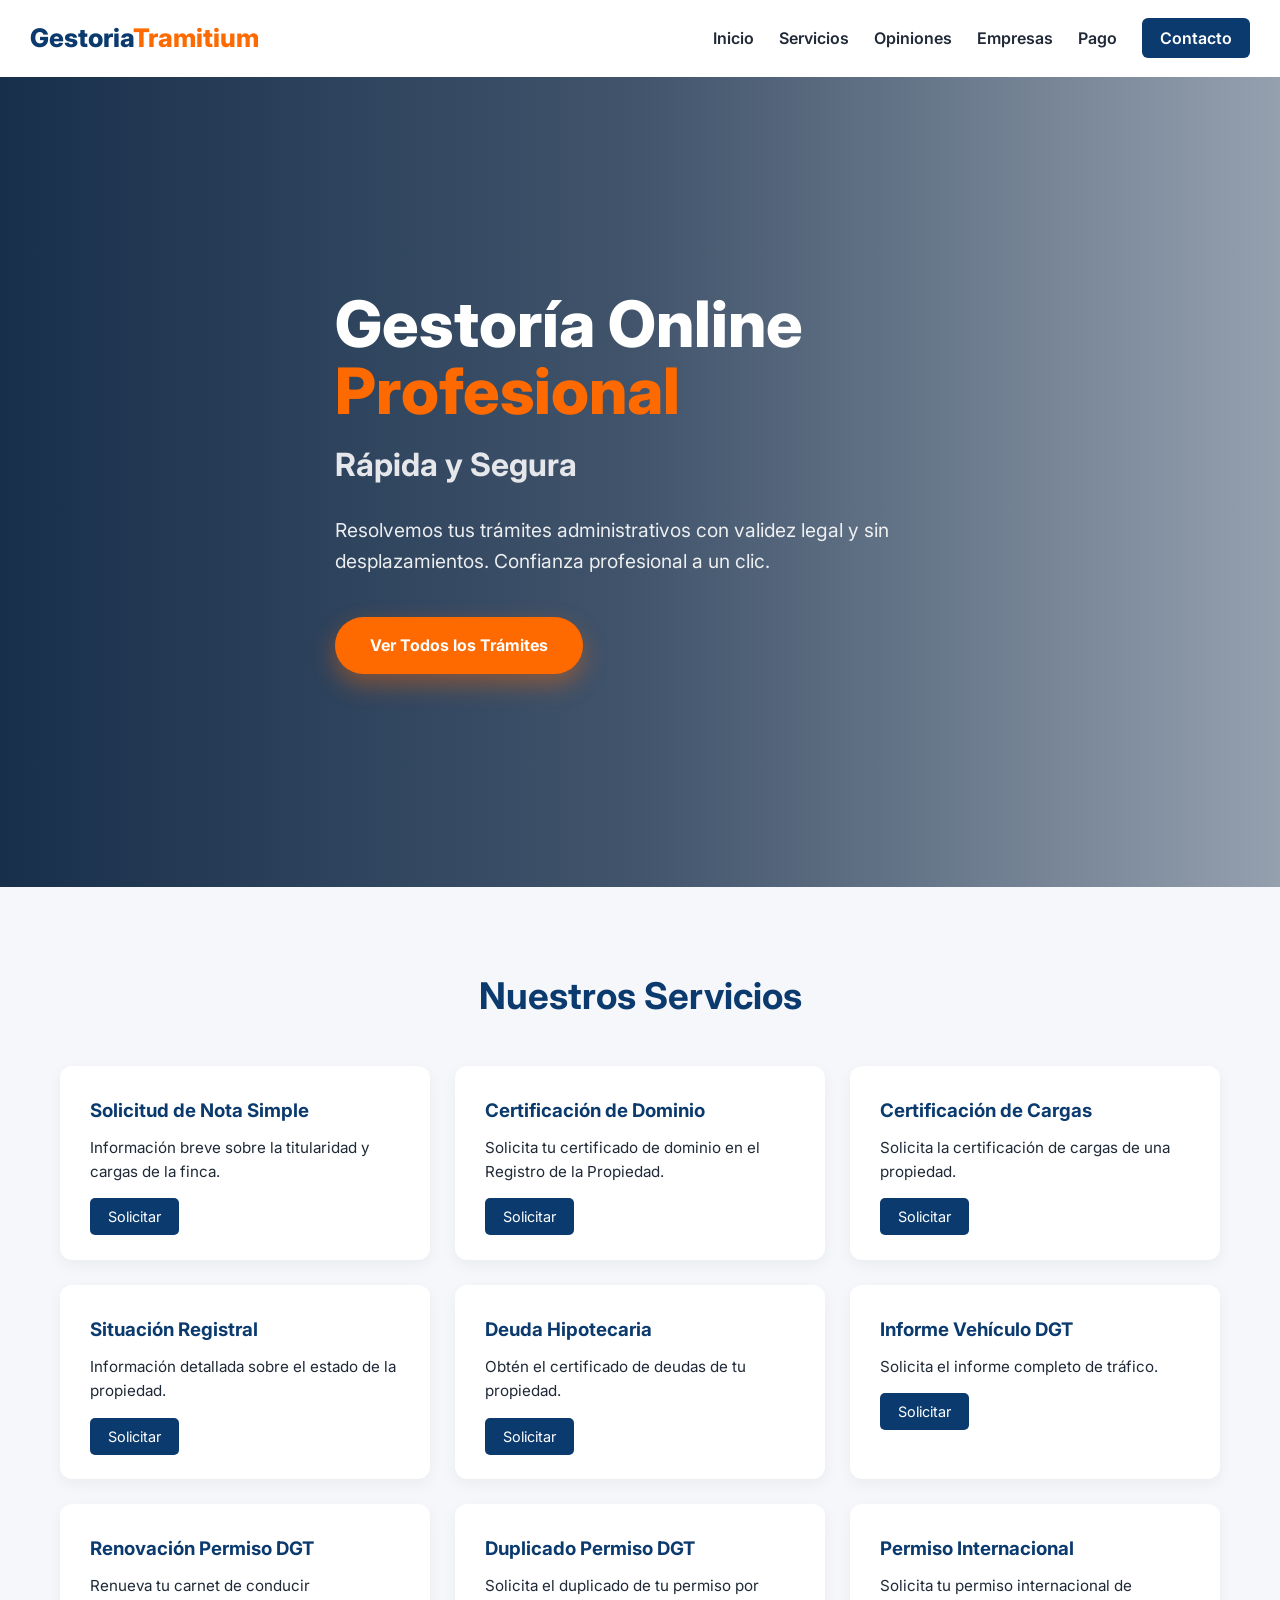
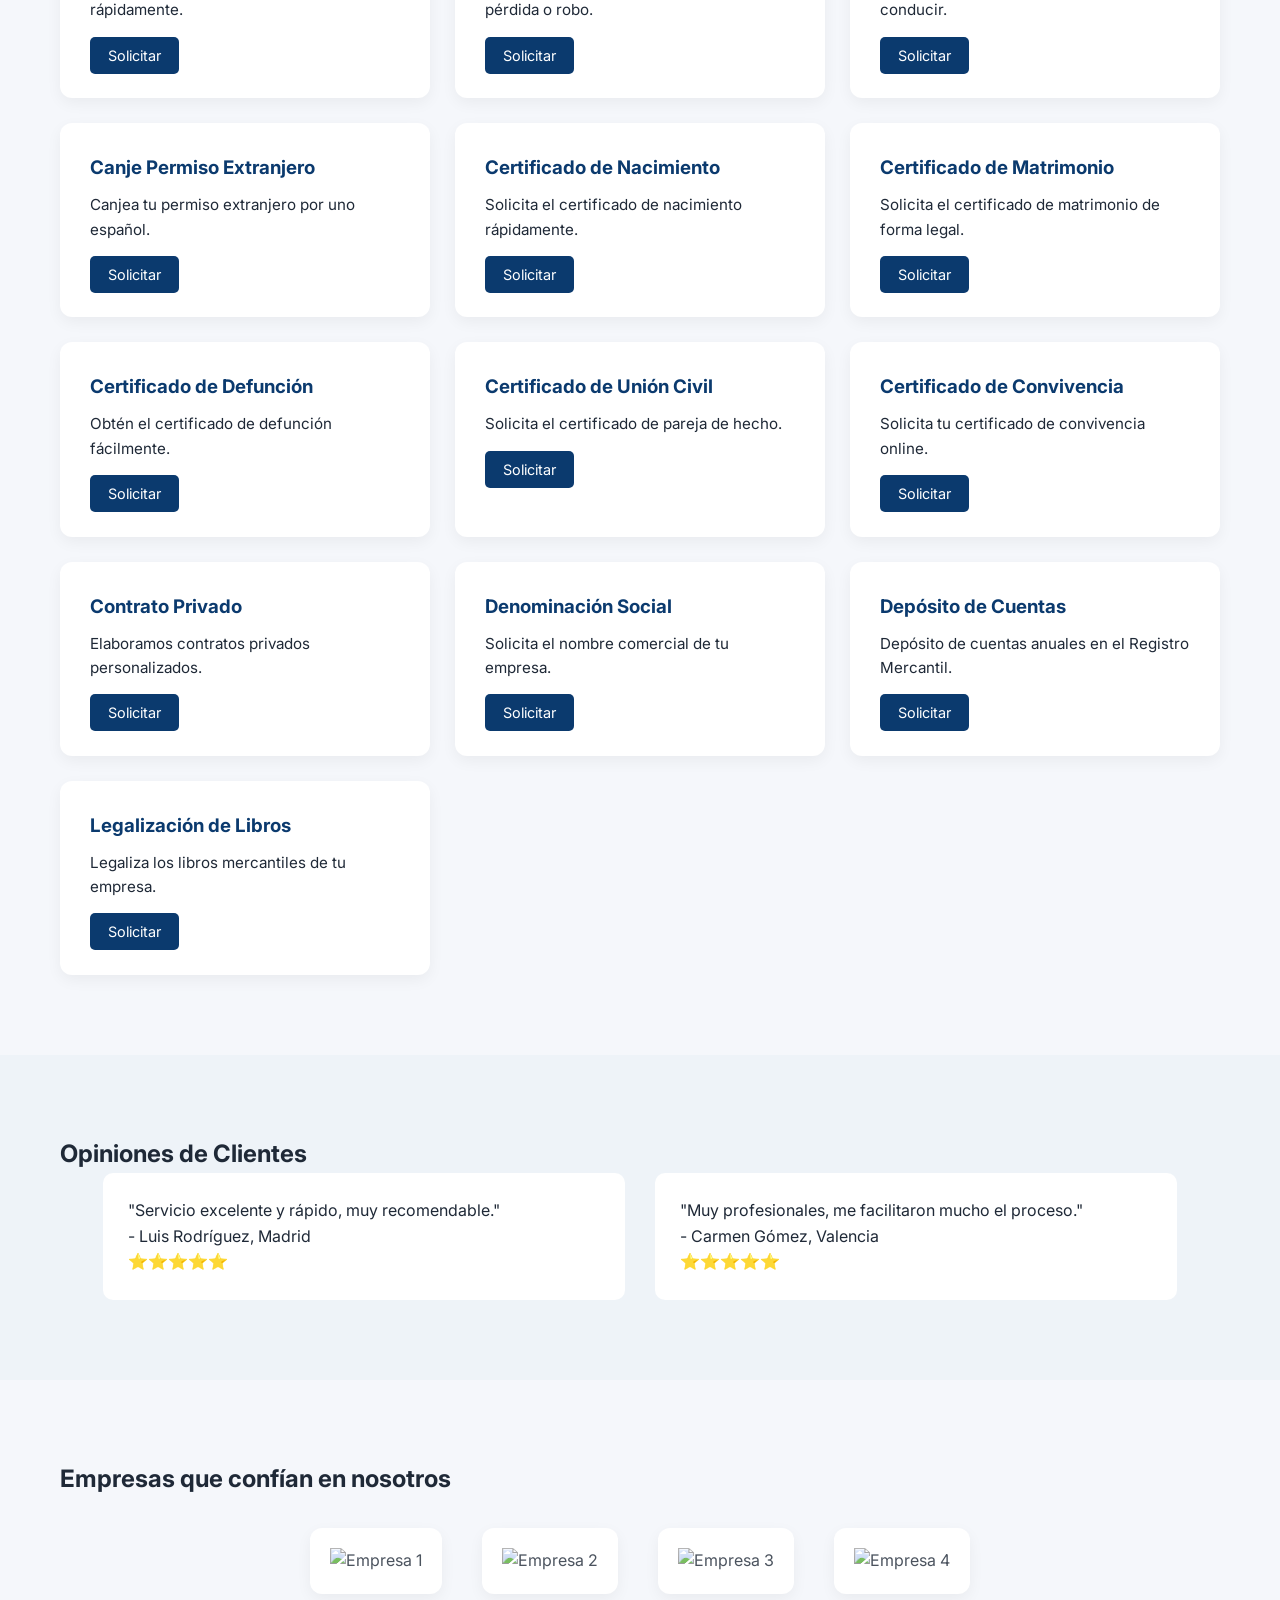
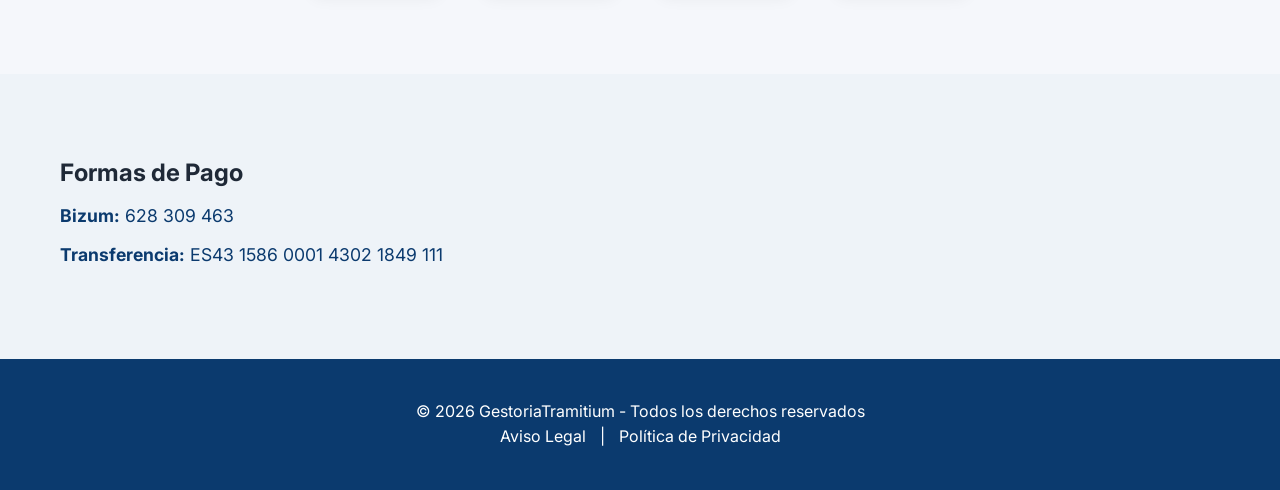
==== index.html @ fbad221a "Add files via upload" ====
<!DOCTYPE html>
<html lang="es">
<head>
    <meta charset="UTF-8">
    <meta name="viewport" content="width=device-width, initial-scale=1.0">
    <title>GestoriaTramitium - Trámites Online</title>
    <link href="https://fonts.googleapis.com/css2?family=Inter:wght@300;400;600;700&display=swap" rel="stylesheet">
    <link rel="stylesheet" href="https://cdnjs.cloudflare.com/ajax/libs/font-awesome/6.0.0/css/all.min.css">
    <link rel="stylesheet" href="style.css">
</head>
<body>

<header>
    <nav class="navbar">
        <div class="logo">
            <span class="logo-text">Gestoria<span>Tramitium</span></span>
        </div>
        <ul class="nav-links">
            <li><a href="#inicio">Inicio</a></li>
            <li><a href="#servicios">Servicios</a></li>
            <li><a href="#testimonios">Opiniones</a></li>
            <li><a href="#clientes">Empresas</a></li>
            <li><a href="#pago">Pago</a></li>
            <li><a href="mailto:tramite@gestoriatramitium.es" class="btn-contact">Contacto</a></li>
        </ul>
    </nav>
</header>

<section id="inicio" class="hero">
    <div class="hero-overlay"></div>

    <div class="hero-container">
        <div class="hero-content container">
            <h1>
                Gestoría Online <br>
                <span class="highlight">Profesional</span>
            </h1>

            <h2>Rápida y Segura</h2>

            <p>
                Resolvemos tus trámites administrativos con validez legal y sin desplazamientos.
                Confianza profesional a un clic.
            </p>

            <a href="#servicios" class="cta-main">
                Ver Todos los Trámites
            </a>
        </div>
    </div>
</section>
<section id="servicios" class="section">
    <div class="container">
        <div class="section-header">
            <h2>Nuestros Servicios</h2>
        </div>

        <div class="service-grid">

            <div class="service-card">
                <h3>Solicitud de Nota Simple</h3>
                <p>Información breve sobre la titularidad y cargas de la finca.</p>
                <a href="https://docs.google.com/forms/d/e/1FAIpQLSeAPuFncG-16JSSHBr7iml4V8OIPR55cmPd4rYVPtdCjG9xKw/viewform?usp=header" class="btn-service" target="_blank" rel="noopener noreferrer">Solicitar</a>
            </div>

            <div class="service-card">
                <h3>Certificación de Dominio</h3>
                <p>Solicita tu certificado de dominio en el Registro de la Propiedad.</p>
                <a href="https://docs.google.com/forms/d/e/1FAIpQLSdmdEooY22JpDGJ7arMW2-H1IZ99RW9dqCH8C1Ai9Wh0oXoJw/viewform?usp=header" class="btn-service" target="_blank" rel="noopener noreferrer">Solicitar</a>
            </div>

            <div class="service-card">
                <h3>Certificación de Cargas</h3>
                <p>Solicita la certificación de cargas de una propiedad.</p>
                <a href="https://docs.google.com/forms/d/e/1FAIpQLSdX22_90FlvsZvMdv0XqBRUU6LWQQbL6edG0oTKm97APpkxBA/viewform?usp=header" class="btn-service" target="_blank" rel="noopener noreferrer">Solicitar</a>
            </div>

            <div class="service-card">
                <h3>Situación Registral</h3>
                <p>Información detallada sobre el estado de la propiedad.</p>
                <a href="https://docs.google.com/forms/d/e/1FAIpQLSfFzVcOHyPvipcp5dukV1DJxYKEtJiL-1R5BaZY5iPwV5obuA/viewform?usp=header" class="btn-service" target="_blank" rel="noopener noreferrer">Solicitar</a>
            </div>

            <div class="service-card">
                <h3>Deuda Hipotecaria</h3>
                <p>Obtén el certificado de deudas de tu propiedad.</p>
                <a href="https://docs.google.com/forms/d/e/1FAIpQLSeyydTtcc99GgAxJTX28Q67yH1gDvUOW3oKoZh9DsC7G4LNfA/viewform?usp=header" class="btn-service" target="_blank" rel="noopener noreferrer">Solicitar</a>
            </div>

            <div class="service-card">
                <h3>Informe Vehículo DGT</h3>
                <p>Solicita el informe completo de tráfico.</p>
                <a href="https://docs.google.com/forms/d/e/1FAIpQLSfPMPpwp64ntn2y9XhbDTxqcHLTMRMqArTNuViWwEWyZ9jGfQ/viewform?usp=header" class="btn-service" target="_blank" rel="noopener noreferrer">Solicitar</a>
            </div>

            <div class="service-card">
                <h3>Renovación Permiso DGT</h3>
                <p>Renueva tu carnet de conducir rápidamente.</p>
                <a href="https://docs.google.com/forms/d/e/1FAIpQLSeqVDfsaU6dQELM3kQ-3qFwJDe1IUKPJz9P-FbWnJSkB-_DBw/viewform?usp=header" class="btn-service" target="_blank" rel="noopener noreferrer">Solicitar</a>
            </div>

            <div class="service-card">
                <h3>Duplicado Permiso DGT</h3>
                <p>Solicita el duplicado de tu permiso por pérdida o robo.</p>
                <a href="https://docs.google.com/forms/d/e/1FAIpQLSdCD3CsSqiNkQxTTYUfX2oi3cts_glC5fi25wjRFkbEcJIRwQ/viewform?usp=header" class="btn-service" target="_blank" rel="noopener noreferrer">Solicitar</a>
            </div>

            <div class="service-card">
                <h3>Permiso Internacional</h3>
                <p>Solicita tu permiso internacional de conducir.</p>
                <a href="https://docs.google.com/forms/d/e/1FAIpQLSdXsXyRcMer5cnr2YxzN1tOMVWZEcAvYmFk_5C8_c8wnA3EEA/viewform?usp=header" class="btn-service" target="_blank" rel="noopener noreferrer">Solicitar</a>
            </div>

            <div class="service-card">
                <h3>Canje Permiso Extranjero</h3>
                <p>Canjea tu permiso extranjero por uno español.</p>
                <a href="https://docs.google.com/forms/d/e/1FAIpQLScn-E86dJNsz6cksdhGfNf4zJjHBc8VRehr4XdLJrKQVHjw5g/viewform?usp=header" class="btn-service" target="_blank" rel="noopener noreferrer">Solicitar</a>
            </div>

            <div class="service-card">
                <h3>Certificado de Nacimiento</h3>
                <p>Solicita el certificado de nacimiento rápidamente.</p>
                <a href="https://docs.google.com/forms/d/e/1FAIpQLSfcJP7ArRjXzZjLSYHaSzUXXNsXbHl8WrlpL-mCj-HWcej-9Q/viewform?usp=header" class="btn-service" target="_blank" rel="noopener noreferrer">Solicitar</a>
            </div>

            <div class="service-card">
                <h3>Certificado de Matrimonio</h3>
                <p>Solicita el certificado de matrimonio de forma legal.</p>
                <a href="https://docs.google.com/forms/d/e/1FAIpQLSeD6W3l9vCFWT4qp6redlm_qz5BD3s3J87tjuzR3Z6_ta_anw/viewform?usp=header" class="btn-service" target="_blank" rel="noopener noreferrer">Solicitar</a>
            </div>

            <div class="service-card">
                <h3>Certificado de Defunción</h3>
                <p>Obtén el certificado de defunción fácilmente.</p>
                <a href="https://docs.google.com/forms/d/e/1FAIpQLSc70oRSd_f5plHgd05Q3ZcnC7s2p38URs9K9JVHSG63My9y7A/viewform?usp=header" class="btn-service" target="_blank" rel="noopener noreferrer">Solicitar</a>
            </div>

            <div class="service-card">
                <h3>Certificado de Unión Civil</h3>
                <p>Solicita el certificado de pareja de hecho.</p>
                <a href="https://docs.google.com/forms/d/e/1FAIpQLSfMjqWzb8Vik8ky9yTuuKRkvlZbsti5FrfaArVGPUNdrzkWPw/viewform?usp=header" class="btn-service" target="_blank" rel="noopener noreferrer">Solicitar</a>
            </div>

            <div class="service-card">
                <h3>Certificado de Convivencia</h3>
                <p>Solicita tu certificado de convivencia online.</p>
                <a href="https://docs.google.com/forms/d/e/1FAIpQLSd_eLk8vyBF8BxmtMttFzpQaU2XKBuUrBiErIYif2DNNhSUBQ/viewform?usp=header" class="btn-service" target="_blank" rel="noopener noreferrer">Solicitar</a>
            </div>

            <div class="service-card">
                <h3>Contrato Privado</h3>
                <p>Elaboramos contratos privados personalizados.</p>
                <a href="https://docs.google.com/forms/d/e/1FAIpQLSfPP-PdwG5HlFnX_6ImQmNWAf_6QLgb1ePA0JeQsWEXgHAGSg/viewform?usp=header" class="btn-service" target="_blank" rel="noopener noreferrer">Solicitar</a>
            </div>

            <div class="service-card">
                <h3>Denominación Social</h3>
                <p>Solicita el nombre comercial de tu empresa.</p>
                <a href="https://docs.google.com/forms/d/e/1FAIpQLSe2yYUfTEG4Q7nwMgEoFmf-3RaUG5XAl3ffpLn1SklP1RGwZQ/viewform?usp=header" class="btn-service" target="_blank" rel="noopener noreferrer">Solicitar</a>
            </div>

            <div class="service-card">
                <h3>Depósito de Cuentas</h3>
                <p>Depósito de cuentas anuales en el Registro Mercantil.</p>
                <a href="https://docs.google.com/forms/d/e/1FAIpQLSc3S8cF_jcVq6msDwvs6_AKHJzcc-hUoMf_YjvlzywxLB1YVQ/viewform?usp=header" class="btn-service" target="_blank" rel="noopener noreferrer">Solicitar</a>
            </div>

            <div class="service-card">
                <h3>Legalización de Libros</h3>
                <p>Legaliza los libros mercantiles de tu empresa.</p>
                <a href="https://docs.google.com/forms/d/e/1FAIpQLSdWyVVEP5AbZT3AS2cPPLyi7W6eC2SdQ9xh_TRSVWsA75HrdQ/viewform?usp=header" class="btn-service" target="_blank" rel="noopener noreferrer">Solicitar</a>
            </div>

        </div>
    </div>
</section>

<section id="testimonios" class="section bg-light">
    <div class="container text-center">
        <h2>Opiniones de Clientes</h2>
        <div class="testimonios-container">
            <div class="testimonio">
                <p class="comentario">"Servicio excelente y rápido, muy recomendable."</p>
                <p class="cliente">- Luis Rodríguez, Madrid</p>
                <p class="puntuacion">⭐⭐⭐⭐⭐</p>
            </div>
            <div class="testimonio">
                <p class="comentario">"Muy profesionales, me facilitaron mucho el proceso."</p>
                <p class="cliente">- Carmen Gómez, Valencia</p>
                <p class="puntuacion">⭐⭐⭐⭐⭐</p>
            </div>
        </div>
    </div>
</section>

<section id="clientes" class="section">
    <div class="container text-center">
        <h2>Empresas que confían en nosotros</h2>

        <div class="clientes-container">
            <div class="cliente-logo">
                <img src="img/logo-1.png" alt="Empresa 1">
            </div>

            <div class="cliente-logo">
                <img src="img/logo-2.png" alt="Empresa 2">
            </div>

            <div class="cliente-logo">
                <img src="img/logo-3.png" alt="Empresa 3">
            </div>

            <div class="cliente-logo">
                <img src="img/logo-4.jfif" alt="Empresa 4">
            </div>
        </div>
    </div>
</section>

<section id="pago" class="section bg-light">
    <div class="container text-center">
        <h2>Formas de Pago</h2>
        <div class="payment-methods">
            <p><strong>Bizum:</strong> 628 309 463</p>
            <p><strong>Transferencia:</strong> ES43 1586 0001 4302 1849 111</p>
        </div>
    </div>
</section>

<div id="aviso-legal-popup" class="popup">
    <div class="popup-content">
        <span class="popup-close" onclick="closePopup('aviso-legal')">&times;</span>
        <h2>Aviso Legal</h2>
        <p>Gestoría Tramitium es una plataforma online dedicada a la intermediación y gestión de trámites ante registros públicos y organismos oficiales. La información publicada en esta web tiene carácter informativo y puede ser actualizada sin previo aviso. Los plazos, requisitos y costes de gestión pueden variar en función del organismo competente y de las circunstancias concretas de cada expediente.</p>
    </div>
</div>

<div id="politica-privacidad-popup" class="popup">
    <div class="popup-content">
        <span class="popup-close" onclick="closePopup('politica-privacidad')">&times;</span>
        <h2>Política de Privacidad</h2>
        <p>Tratamos sus datos personales con absoluta confidencialidad y conforme a la normativa aplicable en materia de protección de datos. La información facilitada por el usuario será utilizada exclusivamente para la gestión del trámite solicitado, la atención de consultas y, en su caso, el cumplimiento de obligaciones legales. No se cederán datos a terceros ajenos al procedimiento salvo obligación legal o necesidad directa para la tramitación encargada.</p>
    </div>
</div>

<footer>
    <div class="container">
        <p>© 2026 GestoriaTramitium - Todos los derechos reservados</p>
        <p>
            <a href="javascript:void(0)" onclick="openPopup('aviso-legal')">Aviso Legal</a> |
            <a href="javascript:void(0)" onclick="openPopup('politica-privacidad')">Política de Privacidad</a>
        </p>
    </div>
</footer>

<script>
    function openPopup(popupId) {
        document.getElementById(popupId + '-popup').style.display = 'block';
        document.body.style.overflow = 'hidden';
    }

    function closePopup(popupId) {
        document.getElementById(popupId + '-popup').style.display = 'none';
        document.body.style.overflow = 'auto';
    }

    window.onclick = function(event) {
        if (event.target.className === 'popup') {
            event.target.style.display = "none";
            document.body.style.overflow = 'auto';
        }
    }
</script>

</body>
</html>
---- style.css ----
/* =========================================
   RESET Y BASE
   ========================================= */
* {
    margin: 0;
    padding: 0;
    box-sizing: border-box;
}

:root {
    --primary: #0b3a6e;
    --secondary: #ff6a00;
    --bg-light: #f5f7fb;
    --text: #1f2937;
    --white: #ffffff;
}

body {
    font-family: 'Inter', sans-serif;
    background: var(--bg-light);
    color: var(--text);
    line-height: 1.6;
}

.container {
    max-width: 1200px;
    margin: auto;
    padding: 0 20px;
}

/* =========================================
   NAVBAR
   ========================================= */
.navbar {
    display: flex;
    justify-content: space-between;
    align-items: center;
    padding: 18px 30px;
    background: rgba(255,255,255,0.95);
    backdrop-filter: blur(10px);
    position: sticky;
    top: 0;
    z-index: 1000;
}

.logo-text {
    font-weight: 800;
    font-size: 1.6rem;
    color: var(--primary);
}

.logo-text span {
    color: var(--secondary);
}

.nav-links {
    display: flex;
    list-style: none;
}

.nav-links li {
    margin-left: 25px;
}

.nav-links a {
    text-decoration: none;
    color: var(--text);
    font-weight: 600;
}

.nav-links a:hover {
    color: var(--secondary);
}

.btn-contact {
    background: var(--primary);
    color: white !important;
    padding: 10px 18px;
    border-radius: 6px;
}

/* =========================================
   HERO PREMIUM
   ========================================= */
.hero {
    position: relative;
    min-height: 90vh;
    display: flex;
    align-items: center;

    background: url("img/hero.png") center/cover no-repeat;
}

.hero-overlay {
    position: absolute;
    inset: 0;
    background: linear-gradient(
        to right,
        rgba(5, 30, 60, 0.92),
        rgba(5, 30, 60, 0.75),
        rgba(5, 30, 60, 0.4)
    );
}

.hero-container {
    position: relative;
    z-index: 2;
    width: 100%;
}

.hero-content {
    max-width: 650px;
}

/* TITULOS */
.hero h1 {
    font-size: 4rem;
    color: white;
    font-weight: 800;
    line-height: 1.05;
}

.hero h2 {
    font-size: 2rem;
    margin: 15px 0 25px;
    color: #e5e7eb;
}

/* TEXTO */
.hero p {
    font-size: 1.2rem;
    color: rgba(255,255,255,0.9);
    margin-bottom: 40px;
}

/* HIGHLIGHT */
.highlight {
    color: var(--secondary);
}

/* BOTON */
.cta-main {
    background: var(--secondary);
    color: white;
    padding: 16px 35px;
    border-radius: 50px;
    text-decoration: none;
    font-weight: 700;
    display: inline-block;
    box-shadow: 0 10px 25px rgba(255,106,0,0.4);
    transition: 0.3s;
}

.cta-main:hover {
    background: #e55f00;
    transform: translateY(-2px);
}

/* =========================================
   SERVICIOS
   ========================================= */
.section {
    padding: 80px 0;
}

.section-header h2 {
    text-align: center;
    font-size: 2.3rem;
    color: var(--primary);
    margin-bottom: 40px;
}

.service-grid {
    display: grid;
    grid-template-columns: repeat(auto-fit, minmax(280px, 1fr));
    gap: 25px;
}

.service-card {
    background: white;
    padding: 30px;
    border-radius: 12px;
    box-shadow: 0 5px 15px rgba(0,0,0,0.05);
    transition: 0.3s;
}

.service-card:hover {
    transform: translateY(-5px);
}

.service-card h3 {
    color: var(--primary);
    margin-bottom: 10px;
}

.service-card p {
    font-size: 0.95rem;
    margin-bottom: 20px;
}

.btn-service {
    background: var(--primary);
    color: white;
    padding: 10px 18px;
    border-radius: 5px;
    text-decoration: none;
    font-size: 0.9rem;
}

.btn-service:hover {
    background: var(--secondary);
}

/* =========================================
   TESTIMONIOS
   ========================================= */
.bg-light {
    background: #eef3f8;
}

.testimonios-container {
    display: flex;
    gap: 30px;
    justify-content: center;
    flex-wrap: wrap;
}

.testimonio {
    background: white;
    padding: 25px;
    border-radius: 10px;
    width: 45%;
    min-width: 280px;
}

.puntuacion {
    color: gold;
}

/* =========================================
   LOGOS
   ========================================= */
.clientes-container {
    display: flex;
    justify-content: center;
    flex-wrap: wrap;
    gap: 40px;
    margin-top: 30px;
}

.cliente-logo {
    background: white;
    padding: 20px;
    border-radius: 12px;
    box-shadow: 0 5px 15px rgba(0,0,0,0.05);
}

.cliente-logo img {
    max-width: 130px;
    height: auto;
    opacity: 0.8;
    transition: 0.3s;
}

.cliente-logo img:hover {
    opacity: 1;
    transform: scale(1.05);
}

/* =========================================
   PAGOS
   ========================================= */
.payment-methods p {
    font-size: 1.1rem;
    margin: 10px 0;
    color: var(--primary);
}

/* =========================================
   FOOTER
   ========================================= */
footer {
    background: var(--primary);
    color: white;
    text-align: center;
    padding: 40px 0;
}

footer a {
    color: white;
    text-decoration: none;
    margin: 0 10px;
}

/* =========================================
   POPUPS
   ========================================= */
.popup {
    display: none;
    position: fixed;
    inset: 0;
    background: rgba(0,0,0,0.7);
    z-index: 2000;
}

.popup-content {
    background: white;
    margin: 10% auto;
    padding: 30px;
    max-width: 600px;
    border-radius: 10px;
    position: relative;
}

.popup-close {
    position: absolute;
    right: 15px;
    top: 10px;
    font-size: 25px;
    cursor: pointer;
}

/* =========================================
   RESPONSIVE
   ========================================= */
@media (max-width: 768px) {
    .nav-links {
        display: none;
    }

    .hero {
        text-align: center;
    }

    .hero h1 {
        font-size: 2.5rem;
    }

    .hero h2 {
        font-size: 1.5rem;
    }

    .cta-main {
        width: 100%;
    }
}
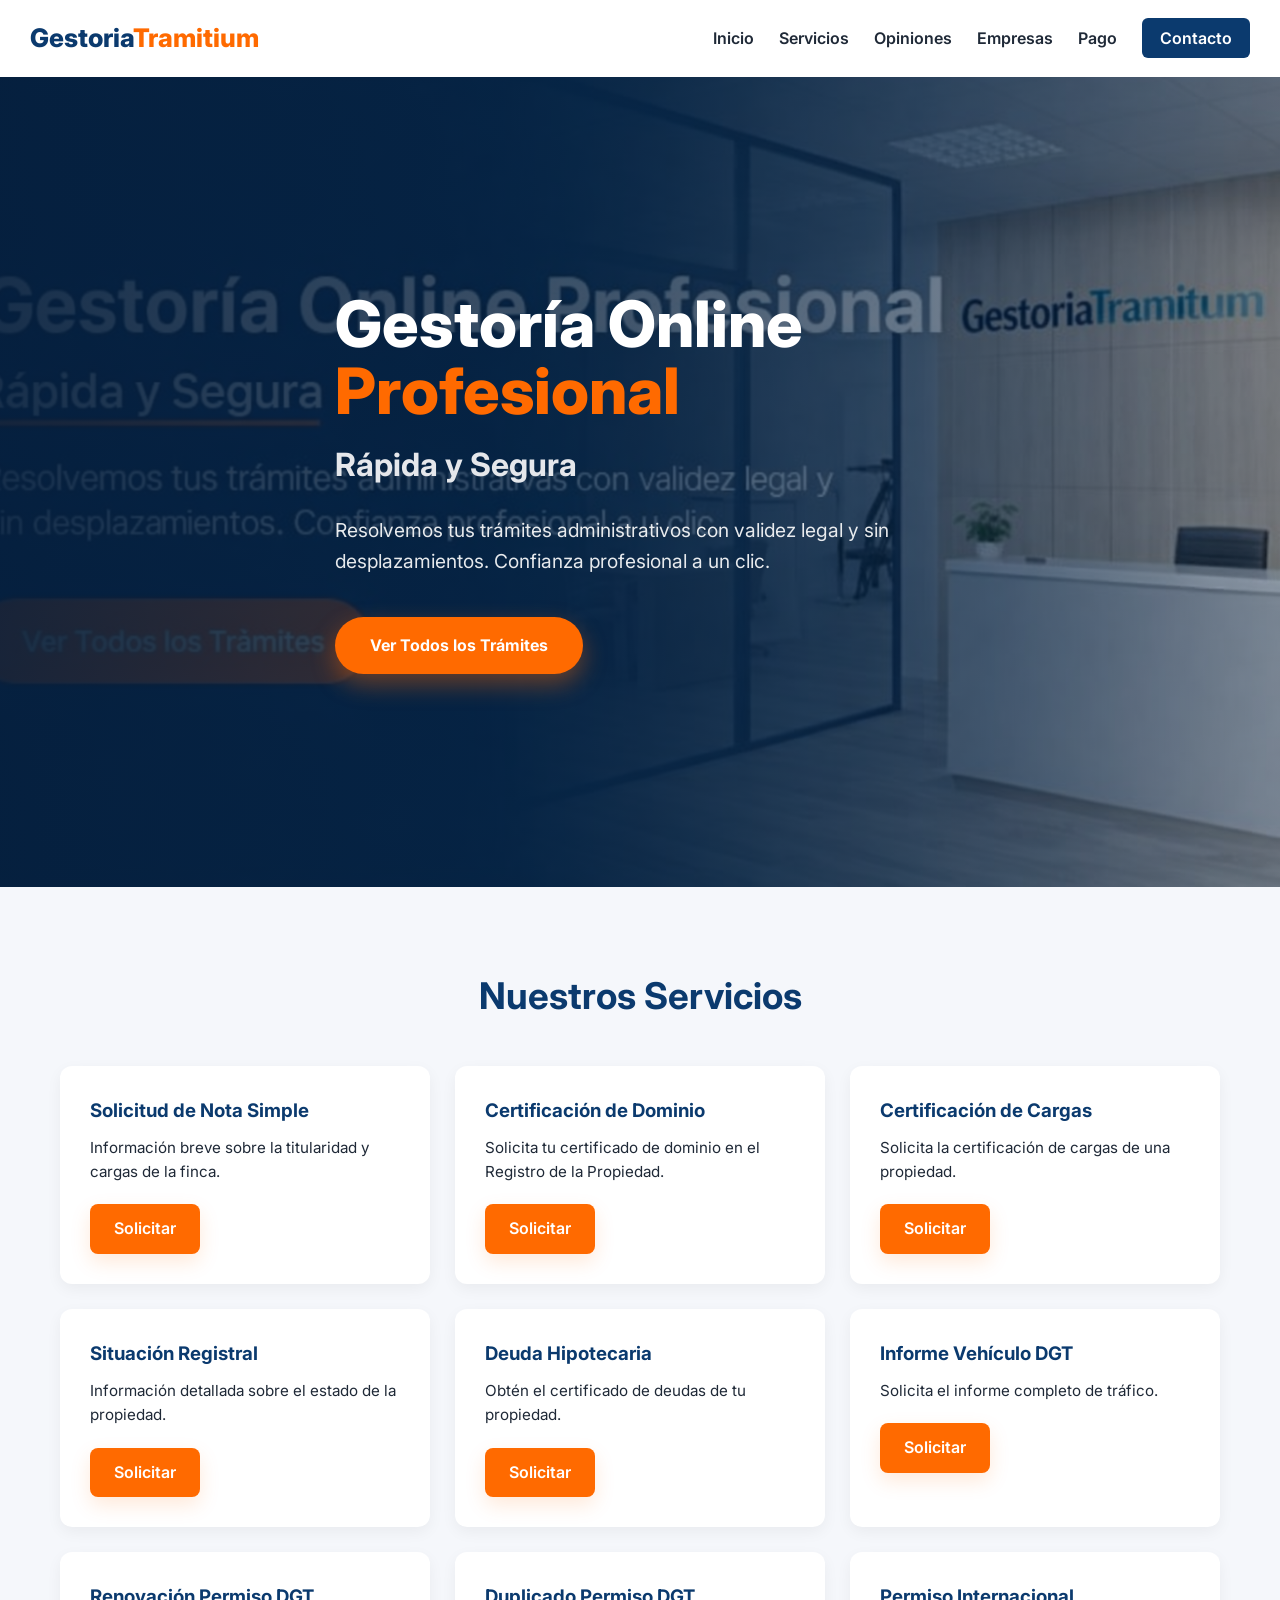
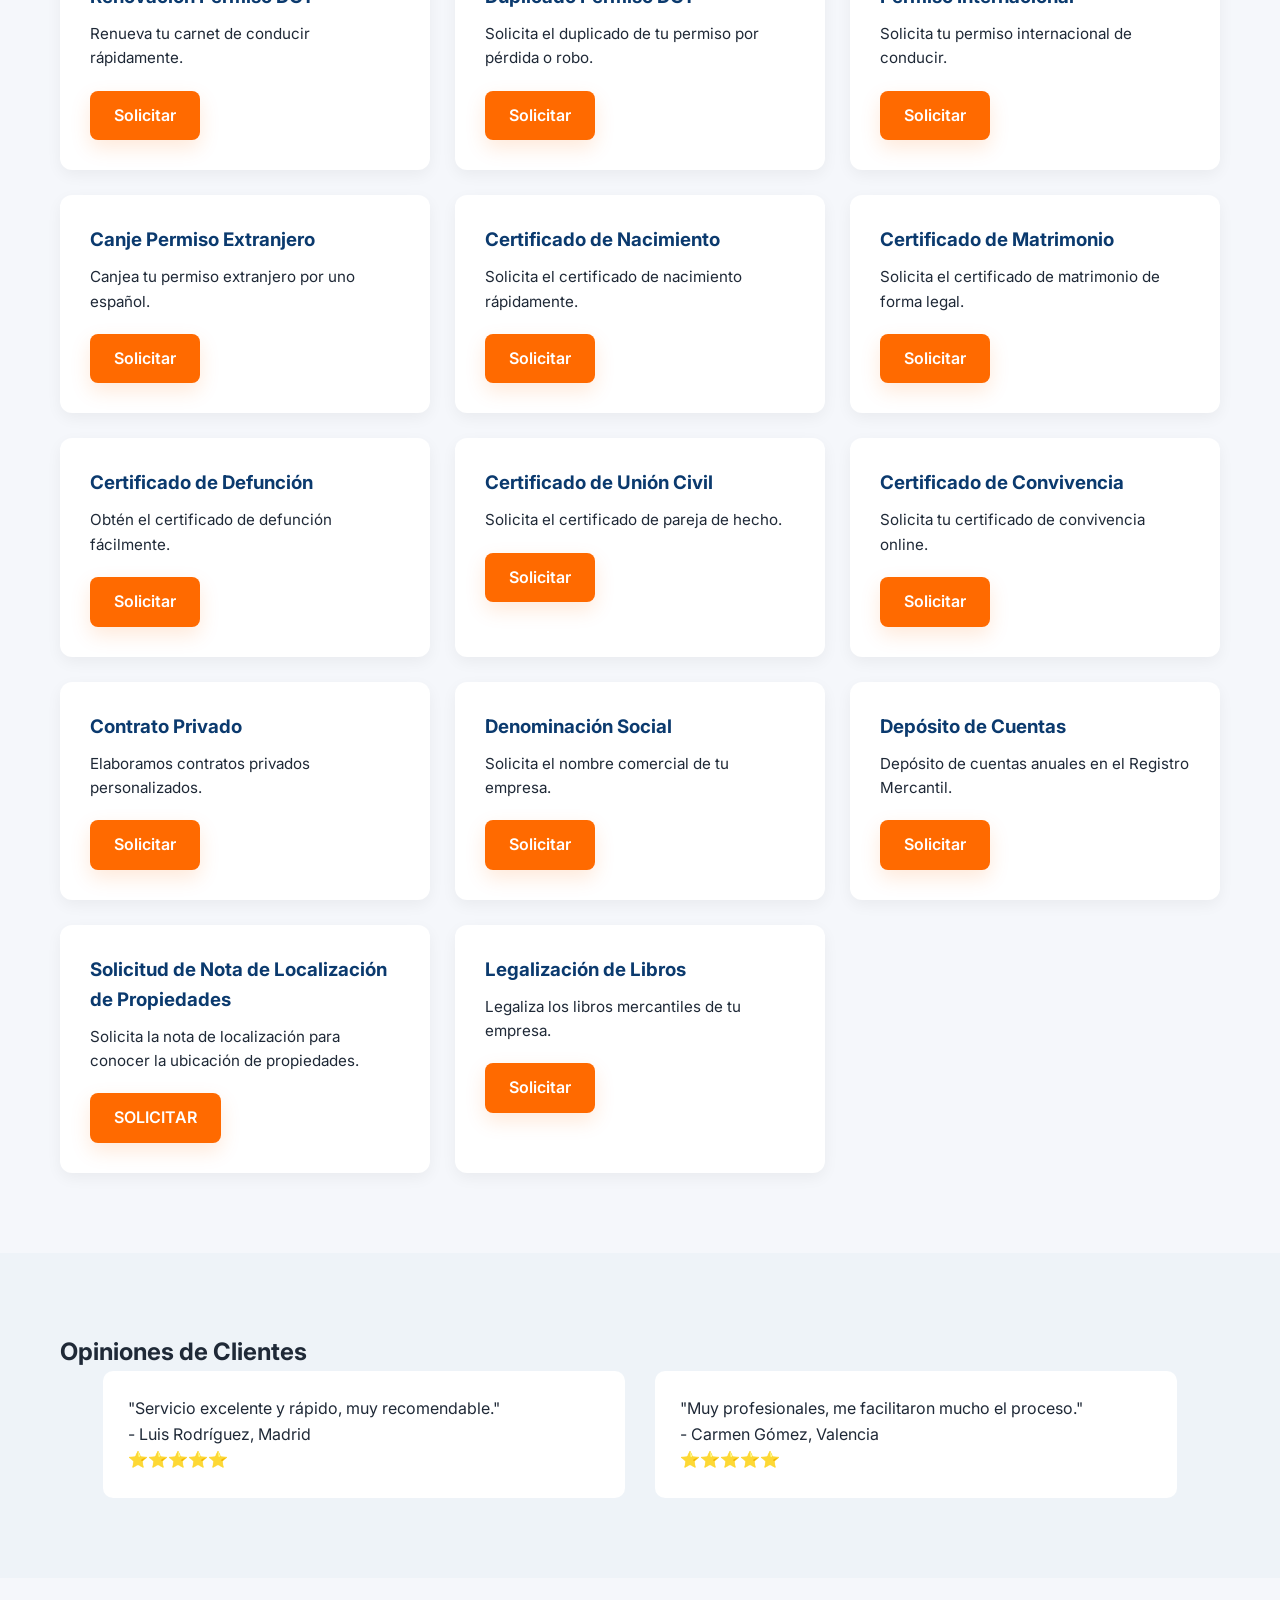
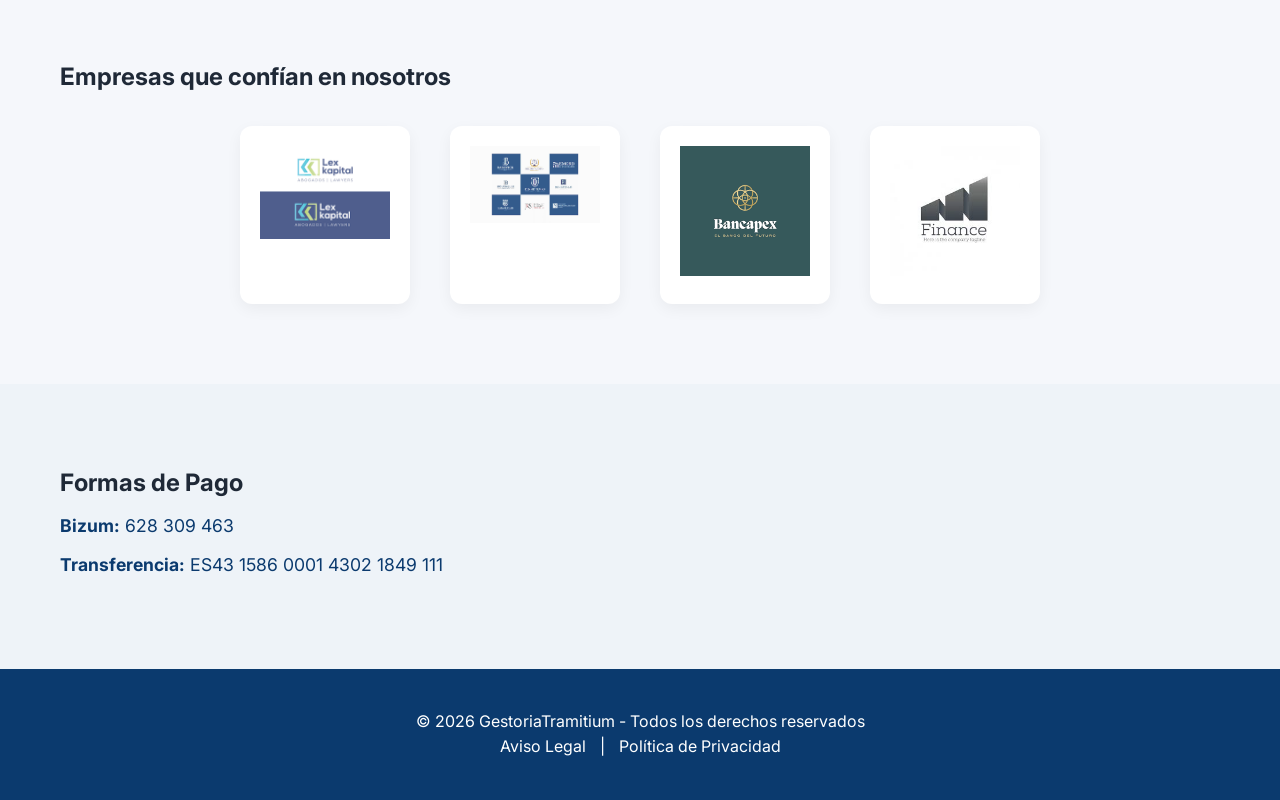
==== commit dcbffc43: "Add files via upload" ====
--- a/index.html
+++ b/index.html
@@ -164,6 +164,11 @@
                 <p>Depósito de cuentas anuales en el Registro Mercantil.</p>
                 <a href="https://docs.google.com/forms/d/e/1FAIpQLSc3S8cF_jcVq6msDwvs6_AKHJzcc-hUoMf_YjvlzywxLB1YVQ/viewform?usp=header" class="btn-service" target="_blank" rel="noopener noreferrer">Solicitar</a>
             </div>
+<div class="service-card">
+    <h3>Solicitud de Nota de Localización de Propiedades</h3>
+    <p>Solicita la nota de localización para conocer la ubicación de propiedades.</p>
+    <a href="https://docs.google.com/forms/d/e/1FAIpQLSd2Hr9woJmdALFdI3NvfpKP8OUT54sobu9-hwbmmXa0YraVbg/viewform?usp=publish-editor" target="_blank" class="btn-service">SOLICITAR</a>
+</div>
 
             <div class="service-card">
                 <h3>Legalización de Libros</h3>
--- a/style.css
+++ b/style.css
@@ -198,19 +198,28 @@
     margin-bottom: 20px;
 }
 
-.btn-service {
-    background: var(--primary);
-    color: white;
-    padding: 10px 18px;
-    border-radius: 5px;
+/* =========================================
+   ESTILO DEL BOTÓN "SOLICITAR"
+   ========================================= */
+.service-card a {
+    display: inline-block;
+    background-color: var(--secondary);
+    color: white;
+    padding: 12px 24px;
+    font-weight: 600;
+    font-size: 1rem;
+    border-radius: 8px;
     text-decoration: none;
-    font-size: 0.9rem;
-}
-
-.btn-service:hover {
-    background: var(--secondary);
-}
-
+    text-align: center;
+    transition: all 0.3s ease;
+    box-shadow: 0 8px 20px rgba(255, 106, 0, 0.15);
+}
+
+.service-card a:hover {
+    background-color: #e55f00;
+    transform: translateY(-3px);
+    box-shadow: 0 10px 25px rgba(255, 106, 0, 0.25);
+}
 /* =========================================
    TESTIMONIOS
    ========================================= */
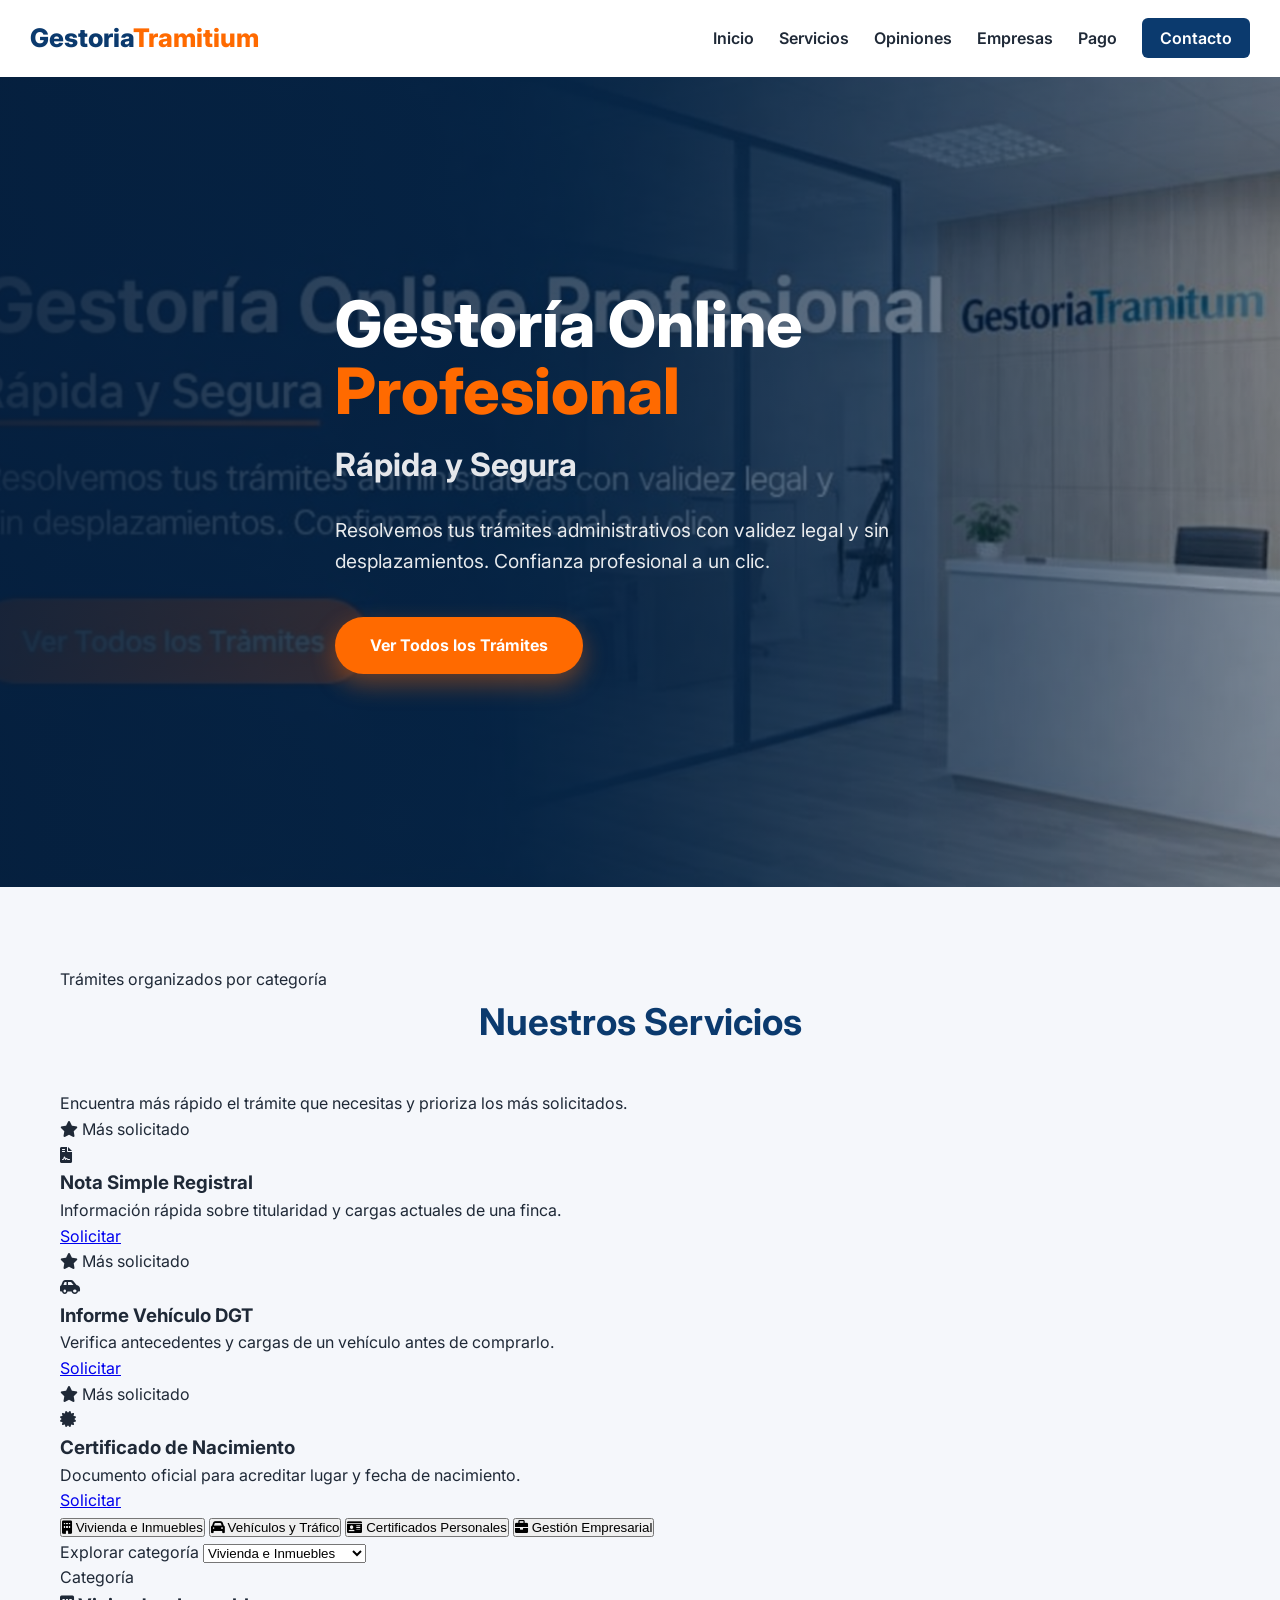
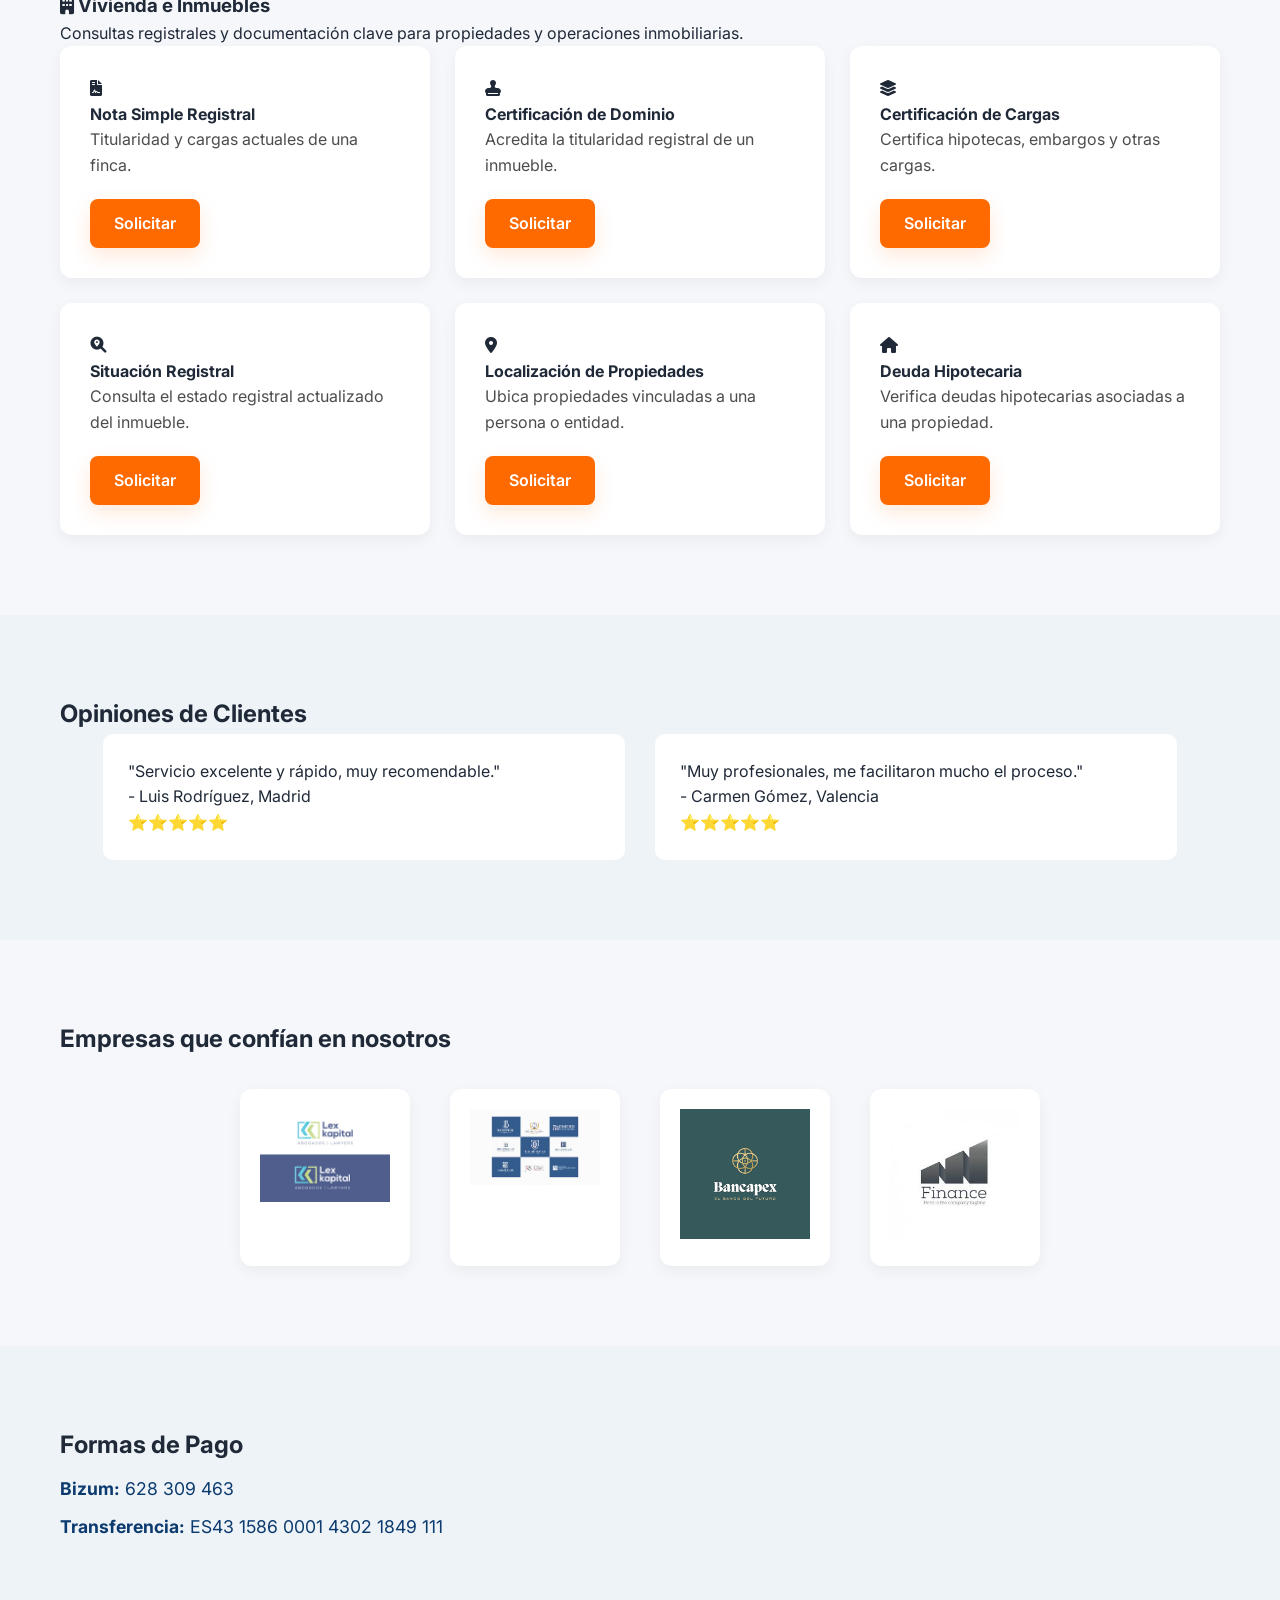
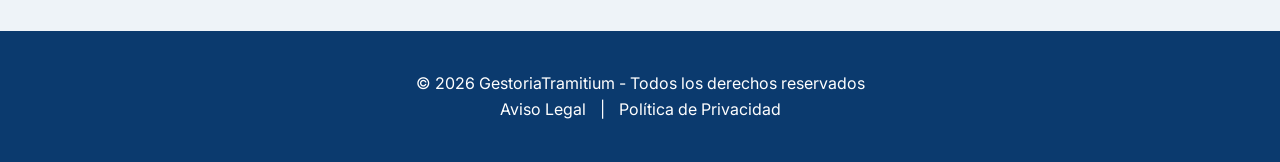
==== commit ad6310f7: "Update index.html" ====
--- a/index.html
+++ b/index.html
@@ -49,133 +49,261 @@
         </div>
     </div>
 </section>
-<section id="servicios" class="section">
+<section id="servicios" class="section services-section">
     <div class="container">
-        <div class="section-header">
+        <div class="section-header services-header">
+            <span class="section-eyebrow">Trámites organizados por categoría</span>
             <h2>Nuestros Servicios</h2>
-        </div>
-
-        <div class="service-grid">
-
-            <div class="service-card">
-                <h3>Solicitud de Nota Simple</h3>
-                <p>Información breve sobre la titularidad y cargas de la finca.</p>
+            <p>Encuentra más rápido el trámite que necesitas y prioriza los más solicitados.</p>
+        </div>
+
+        <div class="featured-services">
+            <article class="featured-card">
+                <span class="featured-badge"><i class="fa-solid fa-star"></i> Más solicitado</span>
+                <div class="featured-icon"><i class="fa-solid fa-file-contract"></i></div>
+                <div class="featured-copy">
+                    <h3>Nota Simple Registral</h3>
+                    <p>Información rápida sobre titularidad y cargas actuales de una finca.</p>
+                </div>
                 <a href="https://docs.google.com/forms/d/e/1FAIpQLSeAPuFncG-16JSSHBr7iml4V8OIPR55cmPd4rYVPtdCjG9xKw/viewform?usp=header" class="btn-service" target="_blank" rel="noopener noreferrer">Solicitar</a>
-            </div>
-
-            <div class="service-card">
-                <h3>Certificación de Dominio</h3>
-                <p>Solicita tu certificado de dominio en el Registro de la Propiedad.</p>
-                <a href="https://docs.google.com/forms/d/e/1FAIpQLSdmdEooY22JpDGJ7arMW2-H1IZ99RW9dqCH8C1Ai9Wh0oXoJw/viewform?usp=header" class="btn-service" target="_blank" rel="noopener noreferrer">Solicitar</a>
-            </div>
-
-            <div class="service-card">
-                <h3>Certificación de Cargas</h3>
-                <p>Solicita la certificación de cargas de una propiedad.</p>
-                <a href="https://docs.google.com/forms/d/e/1FAIpQLSdX22_90FlvsZvMdv0XqBRUU6LWQQbL6edG0oTKm97APpkxBA/viewform?usp=header" class="btn-service" target="_blank" rel="noopener noreferrer">Solicitar</a>
-            </div>
-
-            <div class="service-card">
-                <h3>Situación Registral</h3>
-                <p>Información detallada sobre el estado de la propiedad.</p>
-                <a href="https://docs.google.com/forms/d/e/1FAIpQLSfFzVcOHyPvipcp5dukV1DJxYKEtJiL-1R5BaZY5iPwV5obuA/viewform?usp=header" class="btn-service" target="_blank" rel="noopener noreferrer">Solicitar</a>
-            </div>
-
-            <div class="service-card">
-                <h3>Deuda Hipotecaria</h3>
-                <p>Obtén el certificado de deudas de tu propiedad.</p>
-                <a href="https://docs.google.com/forms/d/e/1FAIpQLSeyydTtcc99GgAxJTX28Q67yH1gDvUOW3oKoZh9DsC7G4LNfA/viewform?usp=header" class="btn-service" target="_blank" rel="noopener noreferrer">Solicitar</a>
-            </div>
-
-            <div class="service-card">
-                <h3>Informe Vehículo DGT</h3>
-                <p>Solicita el informe completo de tráfico.</p>
+            </article>
+
+            <article class="featured-card">
+                <span class="featured-badge"><i class="fa-solid fa-star"></i> Más solicitado</span>
+                <div class="featured-icon"><i class="fa-solid fa-car-side"></i></div>
+                <div class="featured-copy">
+                    <h3>Informe Vehículo DGT</h3>
+                    <p>Verifica antecedentes y cargas de un vehículo antes de comprarlo.</p>
+                </div>
                 <a href="https://docs.google.com/forms/d/e/1FAIpQLSfPMPpwp64ntn2y9XhbDTxqcHLTMRMqArTNuViWwEWyZ9jGfQ/viewform?usp=header" class="btn-service" target="_blank" rel="noopener noreferrer">Solicitar</a>
-            </div>
-
-            <div class="service-card">
-                <h3>Renovación Permiso DGT</h3>
-                <p>Renueva tu carnet de conducir rápidamente.</p>
-                <a href="https://docs.google.com/forms/d/e/1FAIpQLSeqVDfsaU6dQELM3kQ-3qFwJDe1IUKPJz9P-FbWnJSkB-_DBw/viewform?usp=header" class="btn-service" target="_blank" rel="noopener noreferrer">Solicitar</a>
-            </div>
-
-            <div class="service-card">
-                <h3>Duplicado Permiso DGT</h3>
-                <p>Solicita el duplicado de tu permiso por pérdida o robo.</p>
-                <a href="https://docs.google.com/forms/d/e/1FAIpQLSdCD3CsSqiNkQxTTYUfX2oi3cts_glC5fi25wjRFkbEcJIRwQ/viewform?usp=header" class="btn-service" target="_blank" rel="noopener noreferrer">Solicitar</a>
-            </div>
-
-            <div class="service-card">
-                <h3>Permiso Internacional</h3>
-                <p>Solicita tu permiso internacional de conducir.</p>
-                <a href="https://docs.google.com/forms/d/e/1FAIpQLSdXsXyRcMer5cnr2YxzN1tOMVWZEcAvYmFk_5C8_c8wnA3EEA/viewform?usp=header" class="btn-service" target="_blank" rel="noopener noreferrer">Solicitar</a>
-            </div>
-
-            <div class="service-card">
-                <h3>Canje Permiso Extranjero</h3>
-                <p>Canjea tu permiso extranjero por uno español.</p>
-                <a href="https://docs.google.com/forms/d/e/1FAIpQLScn-E86dJNsz6cksdhGfNf4zJjHBc8VRehr4XdLJrKQVHjw5g/viewform?usp=header" class="btn-service" target="_blank" rel="noopener noreferrer">Solicitar</a>
-            </div>
-
-            <div class="service-card">
-                <h3>Certificado de Nacimiento</h3>
-                <p>Solicita el certificado de nacimiento rápidamente.</p>
+            </article>
+
+            <article class="featured-card">
+                <span class="featured-badge"><i class="fa-solid fa-star"></i> Más solicitado</span>
+                <div class="featured-icon"><i class="fa-solid fa-certificate"></i></div>
+                <div class="featured-copy">
+                    <h3>Certificado de Nacimiento</h3>
+                    <p>Documento oficial para acreditar lugar y fecha de nacimiento.</p>
+                </div>
                 <a href="https://docs.google.com/forms/d/e/1FAIpQLSfcJP7ArRjXzZjLSYHaSzUXXNsXbHl8WrlpL-mCj-HWcej-9Q/viewform?usp=header" class="btn-service" target="_blank" rel="noopener noreferrer">Solicitar</a>
-            </div>
-
-            <div class="service-card">
-                <h3>Certificado de Matrimonio</h3>
-                <p>Solicita el certificado de matrimonio de forma legal.</p>
-                <a href="https://docs.google.com/forms/d/e/1FAIpQLSeD6W3l9vCFWT4qp6redlm_qz5BD3s3J87tjuzR3Z6_ta_anw/viewform?usp=header" class="btn-service" target="_blank" rel="noopener noreferrer">Solicitar</a>
-            </div>
-
-            <div class="service-card">
-                <h3>Certificado de Defunción</h3>
-                <p>Obtén el certificado de defunción fácilmente.</p>
-                <a href="https://docs.google.com/forms/d/e/1FAIpQLSc70oRSd_f5plHgd05Q3ZcnC7s2p38URs9K9JVHSG63My9y7A/viewform?usp=header" class="btn-service" target="_blank" rel="noopener noreferrer">Solicitar</a>
-            </div>
-
-            <div class="service-card">
-                <h3>Certificado de Unión Civil</h3>
-                <p>Solicita el certificado de pareja de hecho.</p>
-                <a href="https://docs.google.com/forms/d/e/1FAIpQLSfMjqWzb8Vik8ky9yTuuKRkvlZbsti5FrfaArVGPUNdrzkWPw/viewform?usp=header" class="btn-service" target="_blank" rel="noopener noreferrer">Solicitar</a>
-            </div>
-
-            <div class="service-card">
-                <h3>Certificado de Convivencia</h3>
-                <p>Solicita tu certificado de convivencia online.</p>
-                <a href="https://docs.google.com/forms/d/e/1FAIpQLSd_eLk8vyBF8BxmtMttFzpQaU2XKBuUrBiErIYif2DNNhSUBQ/viewform?usp=header" class="btn-service" target="_blank" rel="noopener noreferrer">Solicitar</a>
-            </div>
-
-            <div class="service-card">
-                <h3>Contrato Privado</h3>
-                <p>Elaboramos contratos privados personalizados.</p>
-                <a href="https://docs.google.com/forms/d/e/1FAIpQLSfPP-PdwG5HlFnX_6ImQmNWAf_6QLgb1ePA0JeQsWEXgHAGSg/viewform?usp=header" class="btn-service" target="_blank" rel="noopener noreferrer">Solicitar</a>
-            </div>
-
-            <div class="service-card">
-                <h3>Denominación Social</h3>
-                <p>Solicita el nombre comercial de tu empresa.</p>
-                <a href="https://docs.google.com/forms/d/e/1FAIpQLSe2yYUfTEG4Q7nwMgEoFmf-3RaUG5XAl3ffpLn1SklP1RGwZQ/viewform?usp=header" class="btn-service" target="_blank" rel="noopener noreferrer">Solicitar</a>
-            </div>
-
-            <div class="service-card">
-                <h3>Depósito de Cuentas</h3>
-                <p>Depósito de cuentas anuales en el Registro Mercantil.</p>
-                <a href="https://docs.google.com/forms/d/e/1FAIpQLSc3S8cF_jcVq6msDwvs6_AKHJzcc-hUoMf_YjvlzywxLB1YVQ/viewform?usp=header" class="btn-service" target="_blank" rel="noopener noreferrer">Solicitar</a>
-            </div>
-<div class="service-card">
-    <h3>Solicitud de Nota de Localización de Propiedades</h3>
-    <p>Solicita la nota de localización para conocer la ubicación de propiedades.</p>
-    <a href="https://docs.google.com/forms/d/e/1FAIpQLSd2Hr9woJmdALFdI3NvfpKP8OUT54sobu9-hwbmmXa0YraVbg/viewform?usp=publish-editor" target="_blank" class="btn-service">SOLICITAR</a>
-</div>
-
-            <div class="service-card">
-                <h3>Legalización de Libros</h3>
-                <p>Legaliza los libros mercantiles de tu empresa.</p>
-                <a href="https://docs.google.com/forms/d/e/1FAIpQLSdWyVVEP5AbZT3AS2cPPLyi7W6eC2SdQ9xh_TRSVWsA75HrdQ/viewform?usp=header" class="btn-service" target="_blank" rel="noopener noreferrer">Solicitar</a>
-            </div>
-
+            </article>
+        </div>
+
+        <div class="services-browser">
+            <div class="service-tabs" role="tablist" aria-label="Categorías de trámites">
+                <button class="tab-button active" type="button" data-category="inmuebles" role="tab" aria-selected="true">
+                    <i class="fa-solid fa-building"></i>
+                    <span>Vivienda e Inmuebles</span>
+                </button>
+                <button class="tab-button" type="button" data-category="vehiculos" role="tab" aria-selected="false">
+                    <i class="fa-solid fa-car"></i>
+                    <span>Vehículos y Tráfico</span>
+                </button>
+                <button class="tab-button" type="button" data-category="personales" role="tab" aria-selected="false">
+                    <i class="fa-solid fa-id-card"></i>
+                    <span>Certificados Personales</span>
+                </button>
+                <button class="tab-button" type="button" data-category="empresarial" role="tab" aria-selected="false">
+                    <i class="fa-solid fa-briefcase"></i>
+                    <span>Gestión Empresarial</span>
+                </button>
+            </div>
+
+            <div class="service-select-wrapper">
+                <label for="service-category" class="service-select-label">Explorar categoría</label>
+                <select id="service-category" class="service-select" aria-label="Selecciona una categoría de trámites">
+                    <option value="inmuebles">Vivienda e Inmuebles</option>
+                    <option value="vehiculos">Vehículos y Tráfico</option>
+                    <option value="personales">Certificados Personales</option>
+                    <option value="empresarial">Gestión Empresarial</option>
+                </select>
+            </div>
+
+            <div class="service-panels">
+                <div class="service-panel active" id="panel-inmuebles" data-category="inmuebles" role="tabpanel">
+                    <div class="category-header">
+                        <div>
+                            <span class="category-kicker">Categoría</span>
+                            <h3><i class="fa-solid fa-building"></i> Vivienda e Inmuebles</h3>
+                            <p>Consultas registrales y documentación clave para propiedades y operaciones inmobiliarias.</p>
+                        </div>
+                    </div>
+                    <div class="service-grid category-grid">
+                        <article class="service-card">
+                            <div class="card-icon"><i class="fa-solid fa-file-contract"></i></div>
+                            <h4>Nota Simple Registral</h4>
+                            <p>Titularidad y cargas actuales de una finca.</p>
+                            <a href="https://docs.google.com/forms/d/e/1FAIpQLSeAPuFncG-16JSSHBr7iml4V8OIPR55cmPd4rYVPtdCjG9xKw/viewform?usp=header" class="btn-service" target="_blank" rel="noopener noreferrer">Solicitar</a>
+                        </article>
+
+                        <article class="service-card">
+                            <div class="card-icon"><i class="fa-solid fa-stamp"></i></div>
+                            <h4>Certificación de Dominio</h4>
+                            <p>Acredita la titularidad registral de un inmueble.</p>
+                            <a href="https://docs.google.com/forms/d/e/1FAIpQLSdmdEooY22JpDGJ7arMW2-H1IZ99RW9dqCH8C1Ai9Wh0oXoJw/viewform?usp=header" class="btn-service" target="_blank" rel="noopener noreferrer">Solicitar</a>
+                        </article>
+
+                        <article class="service-card">
+                            <div class="card-icon"><i class="fa-solid fa-layer-group"></i></div>
+                            <h4>Certificación de Cargas</h4>
+                            <p>Certifica hipotecas, embargos y otras cargas.</p>
+                            <a href="https://docs.google.com/forms/d/e/1FAIpQLSdX22_90FlvsZvMdv0XqBRUU6LWQQbL6edG0oTKm97APpkxBA/viewform?usp=header" class="btn-service" target="_blank" rel="noopener noreferrer">Solicitar</a>
+                        </article>
+
+                        <article class="service-card">
+                            <div class="card-icon"><i class="fa-solid fa-magnifying-glass-location"></i></div>
+                            <h4>Situación Registral</h4>
+                            <p>Consulta el estado registral actualizado del inmueble.</p>
+                            <a href="https://docs.google.com/forms/d/e/1FAIpQLSfFzVcOHyPvipcp5dukV1DJxYKEtJiL-1R5BaZY5iPwV5obuA/viewform?usp=header" class="btn-service" target="_blank" rel="noopener noreferrer">Solicitar</a>
+                        </article>
+
+                        <article class="service-card">
+                            <div class="card-icon"><i class="fa-solid fa-location-dot"></i></div>
+                            <h4>Localización de Propiedades</h4>
+                            <p>Ubica propiedades vinculadas a una persona o entidad.</p>
+                            <a href="https://docs.google.com/forms/d/e/1FAIpQLSd2Hr9woJmdALFdI3NvfpKP8OUT54sobu9-hwbmmXa0YraVbg/viewform?usp=publish-editor" class="btn-service" target="_blank" rel="noopener noreferrer">Solicitar</a>
+                        </article>
+
+                        <article class="service-card">
+                            <div class="card-icon"><i class="fa-solid fa-house"></i></div>
+                            <h4>Deuda Hipotecaria</h4>
+                            <p>Verifica deudas hipotecarias asociadas a una propiedad.</p>
+                            <a href="https://docs.google.com/forms/d/e/1FAIpQLSeyydTtcc99GgAxJTX28Q67yH1gDvUOW3oKoZh9DsC7G4LNfA/viewform?usp=header" class="btn-service" target="_blank" rel="noopener noreferrer">Solicitar</a>
+                        </article>
+                    </div>
+                </div>
+
+                <div class="service-panel" id="panel-vehiculos" data-category="vehiculos" role="tabpanel" hidden>
+                    <div class="category-header">
+                        <div>
+                            <span class="category-kicker">Categoría</span>
+                            <h3><i class="fa-solid fa-car"></i> Vehículos y Tráfico</h3>
+                            <p>Gestiones de conducción y consultas previas para compra o regularización de vehículos.</p>
+                        </div>
+                    </div>
+                    <div class="service-grid category-grid">
+                        <article class="service-card">
+                            <div class="card-icon"><i class="fa-solid fa-car-side"></i></div>
+                            <h4>Informe Vehículo DGT</h4>
+                            <p>Antecedentes, cargas y datos clave del vehículo.</p>
+                            <a href="https://docs.google.com/forms/d/e/1FAIpQLSfPMPpwp64ntn2y9XhbDTxqcHLTMRMqArTNuViWwEWyZ9jGfQ/viewform?usp=header" class="btn-service" target="_blank" rel="noopener noreferrer">Solicitar</a>
+                        </article>
+
+                        <article class="service-card">
+                            <div class="card-icon"><i class="fa-solid fa-rotate"></i></div>
+                            <h4>Renovación de Permiso</h4>
+                            <p>Renueva tu carnet de conducir sin complicaciones.</p>
+                            <a href="https://docs.google.com/forms/d/e/1FAIpQLSeqVDfsaU6dQELM3kQ-3qFwJDe1IUKPJz9P-FbWnJSkB-_DBw/viewform?usp=header" class="btn-service" target="_blank" rel="noopener noreferrer">Solicitar</a>
+                        </article>
+
+                        <article class="service-card">
+                            <div class="card-icon"><i class="fa-solid fa-copy"></i></div>
+                            <h4>Duplicado de Permiso</h4>
+                            <p>Recupera tu permiso por pérdida, robo o deterioro.</p>
+                            <a href="https://docs.google.com/forms/d/e/1FAIpQLSdCD3CsSqiNkQxTTYUfX2oi3cts_glC5fi25wjRFkbEcJIRwQ/viewform?usp=header" class="btn-service" target="_blank" rel="noopener noreferrer">Solicitar</a>
+                        </article>
+
+                        <article class="service-card">
+                            <div class="card-icon"><i class="fa-solid fa-earth-europe"></i></div>
+                            <h4>Permiso Internacional</h4>
+                            <p>Obtén autorización para conducir fuera de España.</p>
+                            <a href="https://docs.google.com/forms/d/e/1FAIpQLSdXsXyRcMer5cnr2YxzN1tOMVWZEcAvYmFk_5C8_c8wnA3EEA/viewform?usp=header" class="btn-service" target="_blank" rel="noopener noreferrer">Solicitar</a>
+                        </article>
+
+                        <article class="service-card">
+                            <div class="card-icon"><i class="fa-solid fa-right-left"></i></div>
+                            <h4>Canje de Permiso</h4>
+                            <p>Cambia tu permiso extranjero por uno español.</p>
+                            <a href="https://docs.google.com/forms/d/e/1FAIpQLScn-E86dJNsz6cksdhGfNf4zJjHBc8VRehr4XdLJrKQVHjw5g/viewform?usp=header" class="btn-service" target="_blank" rel="noopener noreferrer">Solicitar</a>
+                        </article>
+                    </div>
+                </div>
+
+                <div class="service-panel" id="panel-personales" data-category="personales" role="tabpanel" hidden>
+                    <div class="category-header">
+                        <div>
+                            <span class="category-kicker">Categoría</span>
+                            <h3><i class="fa-solid fa-id-card"></i> Certificados Personales</h3>
+                            <p>Documentación oficial del registro civil para trámites personales y familiares.</p>
+                        </div>
+                    </div>
+                    <div class="service-grid category-grid">
+                        <article class="service-card">
+                            <div class="card-icon"><i class="fa-solid fa-certificate"></i></div>
+                            <h4>Certificado de Nacimiento</h4>
+                            <p>Acredita lugar y fecha oficial de nacimiento.</p>
+                            <a href="https://docs.google.com/forms/d/e/1FAIpQLSfcJP7ArRjXzZjLSYHaSzUXXNsXbHl8WrlpL-mCj-HWcej-9Q/viewform?usp=header" class="btn-service" target="_blank" rel="noopener noreferrer">Solicitar</a>
+                        </article>
+
+                        <article class="service-card">
+                            <div class="card-icon"><i class="fa-solid fa-user-group"></i></div>
+                            <h4>Certificado de Matrimonio</h4>
+                            <p>Documento oficial que acredita el matrimonio inscrito.</p>
+                            <a href="https://docs.google.com/forms/d/e/1FAIpQLSeD6W3l9vCFWT4qp6redlm_qz5BD3s3J87tjuzR3Z6_ta_anw/viewform?usp=header" class="btn-service" target="_blank" rel="noopener noreferrer">Solicitar</a>
+                        </article>
+
+                        <article class="service-card">
+                            <div class="card-icon"><i class="fa-solid fa-cross"></i></div>
+                            <h4>Certificado de Defunción</h4>
+                            <p>Acredita oficialmente el fallecimiento de una persona.</p>
+                            <a href="https://docs.google.com/forms/d/e/1FAIpQLSc70oRSd_f5plHgd05Q3ZcnC7s2p38URs9K9JVHSG63My9y7A/viewform?usp=header" class="btn-service" target="_blank" rel="noopener noreferrer">Solicitar</a>
+                        </article>
+
+                        <article class="service-card">
+                            <div class="card-icon"><i class="fa-solid fa-heart"></i></div>
+                            <h4>Certificado de Unión Civil</h4>
+                            <p>Acredita una pareja de hecho o unión civil.</p>
+                            <a href="https://docs.google.com/forms/d/e/1FAIpQLSfMjqWzb8Vik8ky9yTuuKRkvlZbsti5FrfaArVGPUNdrzkWPw/viewform?usp=header" class="btn-service" target="_blank" rel="noopener noreferrer">Solicitar</a>
+                        </article>
+
+                        <article class="service-card">
+                            <div class="card-icon"><i class="fa-solid fa-house"></i></div>
+                            <h4>Certificado de Convivencia</h4>
+                            <p>Justifica convivencia en un mismo domicilio.</p>
+                            <a href="https://docs.google.com/forms/d/e/1FAIpQLSd_eLk8vyBF8BxmtMttFzpQaU2XKBuUrBiErIYif2DNNhSUBQ/viewform?usp=header" class="btn-service" target="_blank" rel="noopener noreferrer">Solicitar</a>
+                        </article>
+                    </div>
+                </div>
+
+                <div class="service-panel" id="panel-empresarial" data-category="empresarial" role="tabpanel" hidden>
+                    <div class="category-header">
+                        <div>
+                            <span class="category-kicker">Categoría</span>
+                            <h3><i class="fa-solid fa-briefcase"></i> Gestión Empresarial</h3>
+                            <p>Trámites mercantiles esenciales para constitución, documentación y cumplimiento societario.</p>
+                        </div>
+                    </div>
+                    <div class="service-grid category-grid">
+                        <article class="service-card">
+                            <div class="card-icon"><i class="fa-solid fa-file-signature"></i></div>
+                            <h4>Contrato Privado</h4>
+                            <p>Redacción de contratos privados adaptados a tu caso.</p>
+                            <a href="https://docs.google.com/forms/d/e/1FAIpQLSfPP-PdwG5HlFnX_6ImQmNWAf_6QLgb1ePA0JeQsWEXgHAGSg/viewform?usp=header" class="btn-service" target="_blank" rel="noopener noreferrer">Solicitar</a>
+                        </article>
+
+                        <article class="service-card">
+                            <div class="card-icon"><i class="fa-solid fa-building"></i></div>
+                            <h4>Denominación Social</h4>
+                            <p>Reserva el nombre mercantil de tu empresa.</p>
+                            <a href="https://docs.google.com/forms/d/e/1FAIpQLSe2yYUfTEG4Q7nwMgEoFmf-3RaUG5XAl3ffpLn1SklP1RGwZQ/viewform?usp=header" class="btn-service" target="_blank" rel="noopener noreferrer">Solicitar</a>
+                        </article>
+
+                        <article class="service-card">
+                            <div class="card-icon"><i class="fa-solid fa-folder-open"></i></div>
+                            <h4>Depósito de Cuentas</h4>
+                            <p>Presenta cuentas anuales en el Registro Mercantil.</p>
+                            <a href="https://docs.google.com/forms/d/e/1FAIpQLSc3S8cF_jcVq6msDwvs6_AKHJzcc-hUoMf_YjvlzywxLB1YVQ/viewform?usp=header" class="btn-service" target="_blank" rel="noopener noreferrer">Solicitar</a>
+                        </article>
+
+                        <article class="service-card">
+                            <div class="card-icon"><i class="fa-solid fa-book"></i></div>
+                            <h4>Legalización de Libros</h4>
+                            <p>Legaliza libros mercantiles de forma rápida y segura.</p>
+                            <a href="https://docs.google.com/forms/d/e/1FAIpQLSdWyVVEP5AbZT3AS2cPPLyi7W6eC2SdQ9xh_TRSVWsA75HrdQ/viewform?usp=header" class="btn-service" target="_blank" rel="noopener noreferrer">Solicitar</a>
+                        </article>
+                    </div>
+                </div>
+            </div>
         </div>
     </div>
 </section>
@@ -275,7 +403,37 @@
             document.body.style.overflow = 'auto';
         }
     }
+
+    const tabButtons = document.querySelectorAll('.tab-button');
+    const servicePanels = document.querySelectorAll('.service-panel');
+    const serviceSelect = document.getElementById('service-category');
+
+    function setActiveCategory(category) {
+        tabButtons.forEach((button) => {
+            const isActive = button.dataset.category === category;
+            button.classList.toggle('active', isActive);
+            button.setAttribute('aria-selected', isActive ? 'true' : 'false');
+        });
+
+        servicePanels.forEach((panel) => {
+            const isActive = panel.dataset.category === category;
+            panel.classList.toggle('active', isActive);
+            panel.hidden = !isActive;
+        });
+
+        if (serviceSelect && serviceSelect.value !== category) {
+            serviceSelect.value = category;
+        }
+    }
+
+    tabButtons.forEach((button) => {
+        button.addEventListener('click', () => setActiveCategory(button.dataset.category));
+    });
+
+    if (serviceSelect) {
+        serviceSelect.addEventListener('change', (event) => setActiveCategory(event.target.value));
+    }
 </script>
 
 </body>
-</html>+</html>
--- a/style.css
+++ b/style.css
@@ -180,22 +180,25 @@
     background: white;
     padding: 30px;
     border-radius: 12px;
-    box-shadow: 0 5px 15px rgba(0,0,0,0.05);
-    transition: 0.3s;
+    box-shadow: 0 5px 15px rgba(0, 0, 0, 0.05);
+    transition: all 0.3s ease; /* Asegúrate de que la transición sea suave */
 }
 
 .service-card:hover {
-    transform: translateY(-5px);
+    transform: translateY(-8px); /* Puedes aumentar el movimiento para hacerlo más notorio */
+    box-shadow: 0 10px 25px rgba(0, 0, 0, 0.1); /* Sombra más intensa */
 }
 
 .service-card h3 {
     color: var(--primary);
-    margin-bottom: 10px;
+    margin-bottom: 15px; /* Añadido para mayor separación */
+    font-size: 1.1rem; /* Aumentamos el tamaño de la fuente */
 }
 
 .service-card p {
-    font-size: 0.95rem;
+    font-size: 1rem; /* Aumentamos un poco el tamaño de la fuente para más legibilidad */
     margin-bottom: 20px;
+    color: rgba(0, 0, 0, 0.7); /* Un tono más oscuro para el texto */
 }
 
 /* =========================================
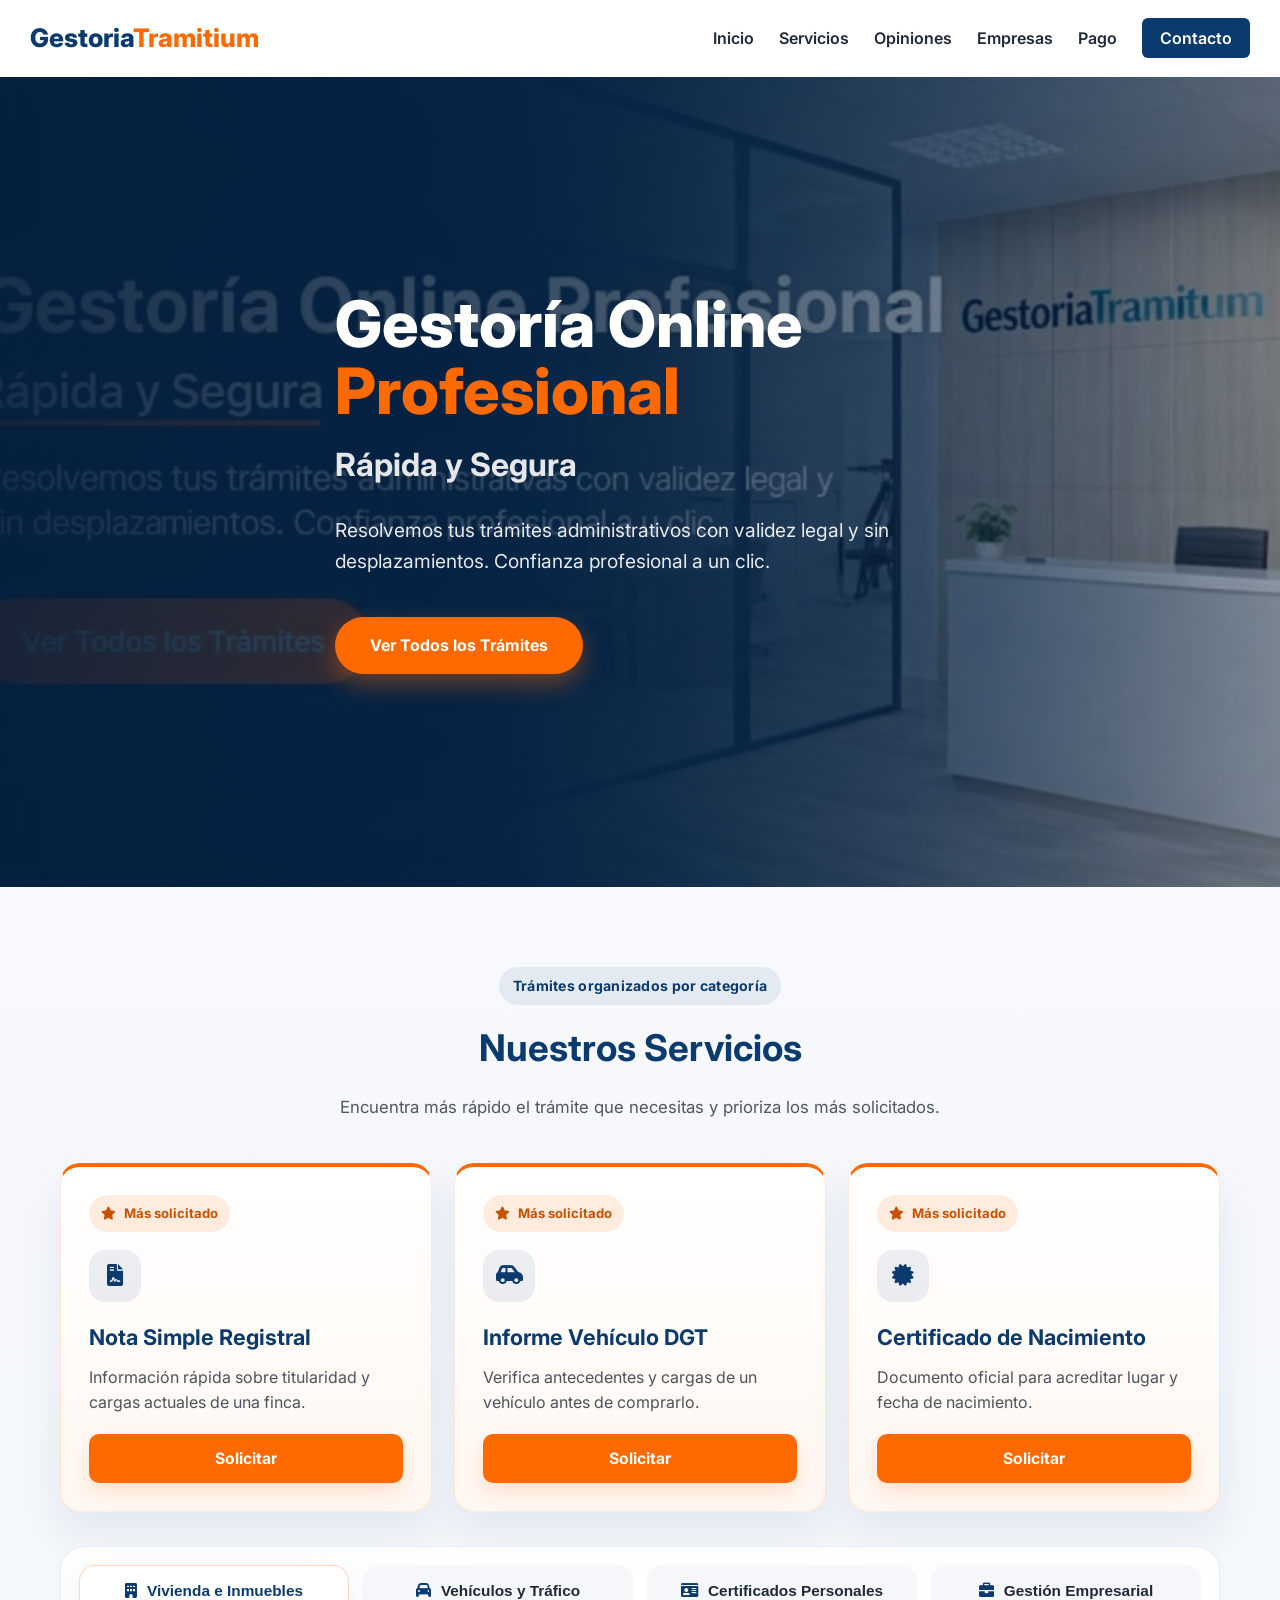
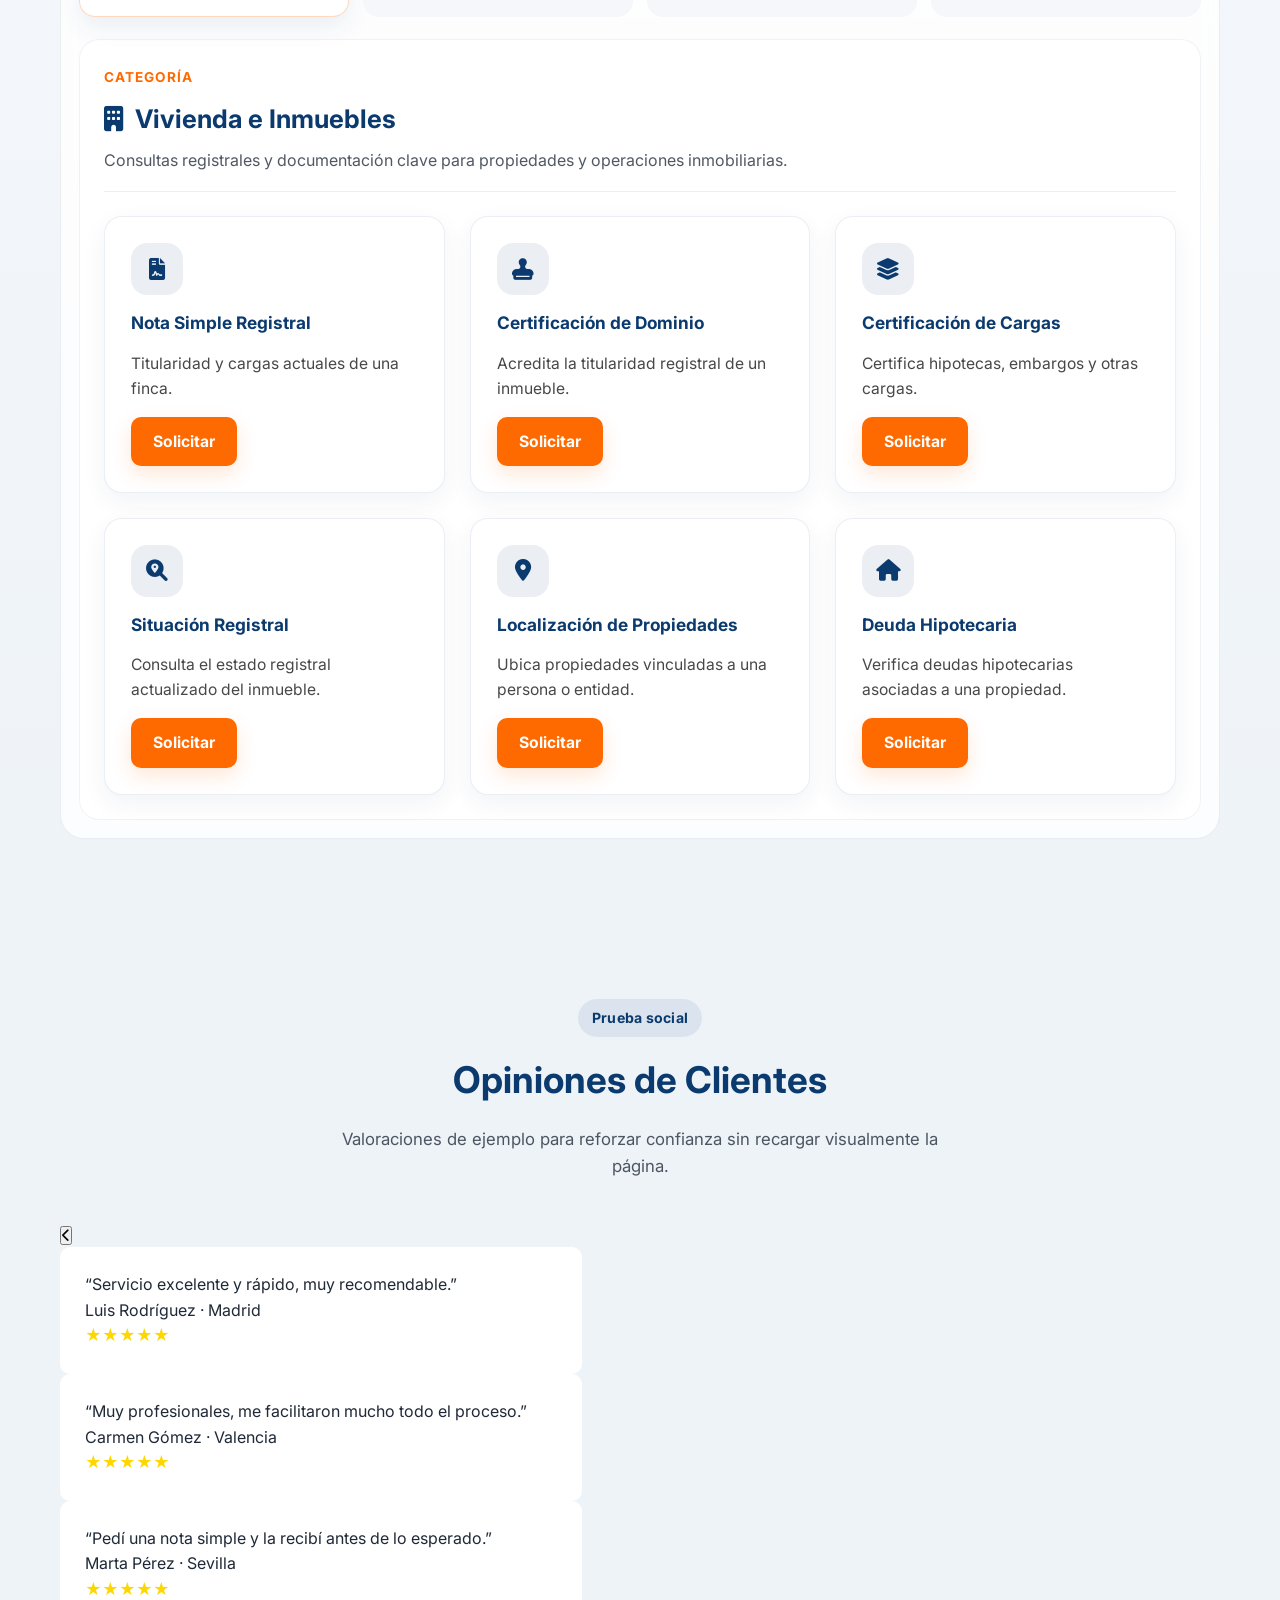
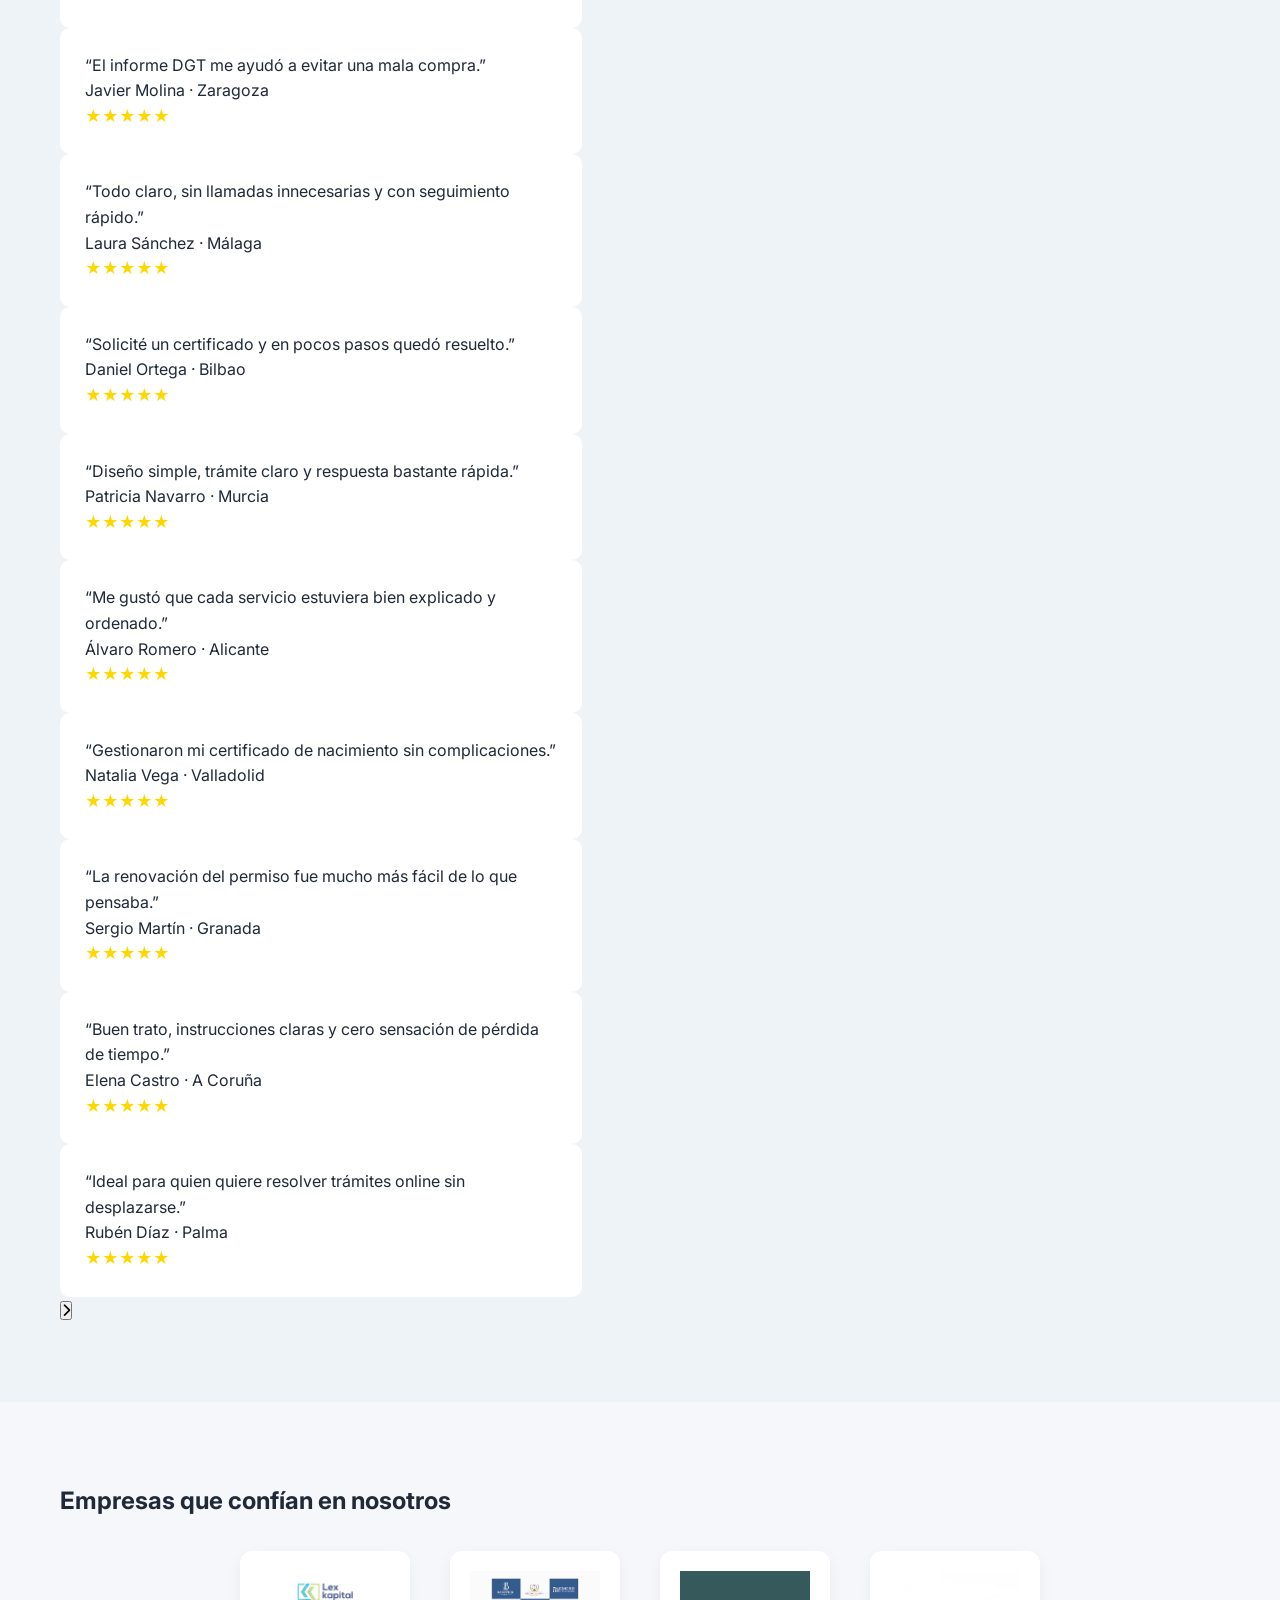
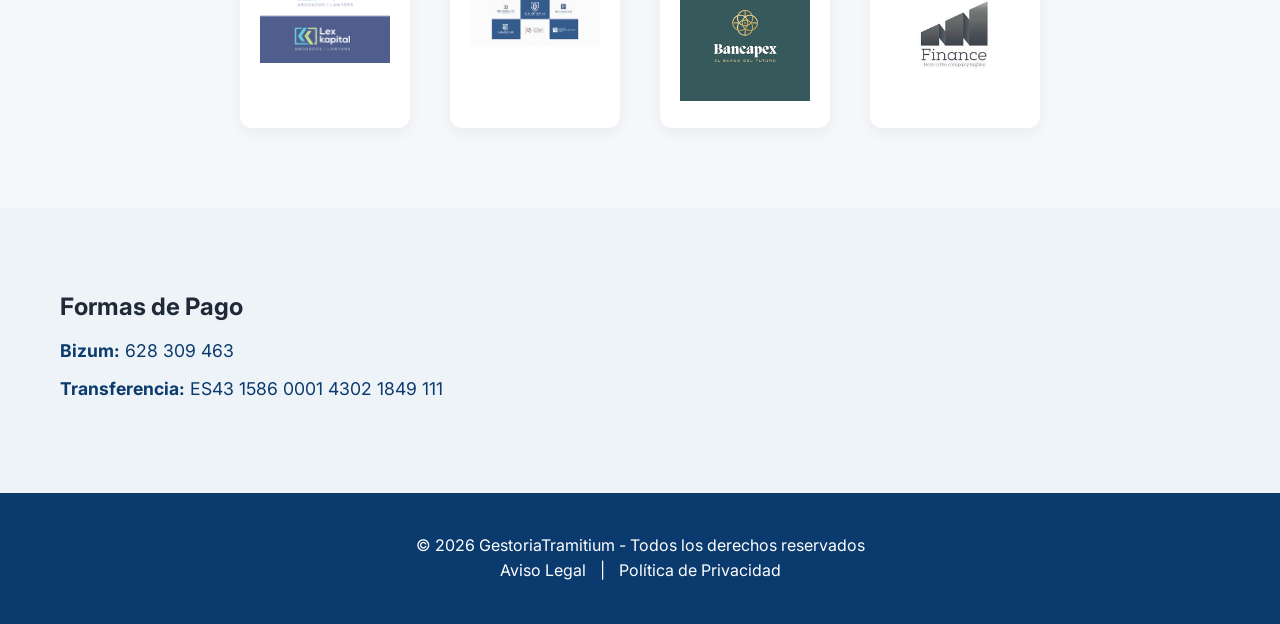
==== commit 55181ac7: "Update index.html" ====
--- a/index.html
+++ b/index.html
@@ -308,20 +308,122 @@
     </div>
 </section>
 
-<section id="testimonios" class="section bg-light">
+<section id="testimonios" class="section bg-light testimonials-section">
     <div class="container text-center">
-        <h2>Opiniones de Clientes</h2>
-        <div class="testimonios-container">
-            <div class="testimonio">
-                <p class="comentario">"Servicio excelente y rápido, muy recomendable."</p>
-                <p class="cliente">- Luis Rodríguez, Madrid</p>
-                <p class="puntuacion">⭐⭐⭐⭐⭐</p>
-            </div>
-            <div class="testimonio">
-                <p class="comentario">"Muy profesionales, me facilitaron mucho el proceso."</p>
-                <p class="cliente">- Carmen Gómez, Valencia</p>
-                <p class="puntuacion">⭐⭐⭐⭐⭐</p>
-            </div>
+        <div class="section-header services-header testimonials-header">
+            <span class="section-eyebrow">Prueba social</span>
+            <h2>Opiniones de Clientes</h2>
+            <p>Valoraciones de ejemplo para reforzar confianza sin recargar visualmente la página.</p>
+        </div>
+
+        <div class="testimonials-carousel" aria-label="Carrusel de opiniones de clientes">
+            <button class="carousel-control prev" type="button" aria-label="Ver opiniones anteriores">
+                <i class="fa-solid fa-chevron-left"></i>
+            </button>
+
+            <div class="testimonios-viewport">
+                <div class="testimonios-track">
+                    <article class="testimonio-slide">
+                        <div class="testimonio">
+                            <p class="comentario">“Servicio excelente y rápido, muy recomendable.”</p>
+                            <p class="cliente">Luis Rodríguez · Madrid</p>
+                            <p class="puntuacion">★★★★★</p>
+                        </div>
+                    </article>
+
+                    <article class="testimonio-slide">
+                        <div class="testimonio">
+                            <p class="comentario">“Muy profesionales, me facilitaron mucho todo el proceso.”</p>
+                            <p class="cliente">Carmen Gómez · Valencia</p>
+                            <p class="puntuacion">★★★★★</p>
+                        </div>
+                    </article>
+
+                    <article class="testimonio-slide">
+                        <div class="testimonio">
+                            <p class="comentario">“Pedí una nota simple y la recibí antes de lo esperado.”</p>
+                            <p class="cliente">Marta Pérez · Sevilla</p>
+                            <p class="puntuacion">★★★★★</p>
+                        </div>
+                    </article>
+
+                    <article class="testimonio-slide">
+                        <div class="testimonio">
+                            <p class="comentario">“El informe DGT me ayudó a evitar una mala compra.”</p>
+                            <p class="cliente">Javier Molina · Zaragoza</p>
+                            <p class="puntuacion">★★★★★</p>
+                        </div>
+                    </article>
+
+                    <article class="testimonio-slide">
+                        <div class="testimonio">
+                            <p class="comentario">“Todo claro, sin llamadas innecesarias y con seguimiento rápido.”</p>
+                            <p class="cliente">Laura Sánchez · Málaga</p>
+                            <p class="puntuacion">★★★★★</p>
+                        </div>
+                    </article>
+
+                    <article class="testimonio-slide">
+                        <div class="testimonio">
+                            <p class="comentario">“Solicité un certificado y en pocos pasos quedó resuelto.”</p>
+                            <p class="cliente">Daniel Ortega · Bilbao</p>
+                            <p class="puntuacion">★★★★★</p>
+                        </div>
+                    </article>
+
+                    <article class="testimonio-slide">
+                        <div class="testimonio">
+                            <p class="comentario">“Diseño simple, trámite claro y respuesta bastante rápida.”</p>
+                            <p class="cliente">Patricia Navarro · Murcia</p>
+                            <p class="puntuacion">★★★★★</p>
+                        </div>
+                    </article>
+
+                    <article class="testimonio-slide">
+                        <div class="testimonio">
+                            <p class="comentario">“Me gustó que cada servicio estuviera bien explicado y ordenado.”</p>
+                            <p class="cliente">Álvaro Romero · Alicante</p>
+                            <p class="puntuacion">★★★★★</p>
+                        </div>
+                    </article>
+
+                    <article class="testimonio-slide">
+                        <div class="testimonio">
+                            <p class="comentario">“Gestionaron mi certificado de nacimiento sin complicaciones.”</p>
+                            <p class="cliente">Natalia Vega · Valladolid</p>
+                            <p class="puntuacion">★★★★★</p>
+                        </div>
+                    </article>
+
+                    <article class="testimonio-slide">
+                        <div class="testimonio">
+                            <p class="comentario">“La renovación del permiso fue mucho más fácil de lo que pensaba.”</p>
+                            <p class="cliente">Sergio Martín · Granada</p>
+                            <p class="puntuacion">★★★★★</p>
+                        </div>
+                    </article>
+
+                    <article class="testimonio-slide">
+                        <div class="testimonio">
+                            <p class="comentario">“Buen trato, instrucciones claras y cero sensación de pérdida de tiempo.”</p>
+                            <p class="cliente">Elena Castro · A Coruña</p>
+                            <p class="puntuacion">★★★★★</p>
+                        </div>
+                    </article>
+
+                    <article class="testimonio-slide">
+                        <div class="testimonio">
+                            <p class="comentario">“Ideal para quien quiere resolver trámites online sin desplazarse.”</p>
+                            <p class="cliente">Rubén Díaz · Palma</p>
+                            <p class="puntuacion">★★★★★</p>
+                        </div>
+                    </article>
+                </div>
+            </div>
+
+            <button class="carousel-control next" type="button" aria-label="Ver más opiniones">
+                <i class="fa-solid fa-chevron-right"></i>
+            </button>
         </div>
     </div>
 </section>
@@ -433,6 +535,76 @@
     if (serviceSelect) {
         serviceSelect.addEventListener('change', (event) => setActiveCategory(event.target.value));
     }
+
+    const testimonialsCarousel = document.querySelector('.testimonials-carousel');
+
+    if (testimonialsCarousel) {
+        const track = testimonialsCarousel.querySelector('.testimonios-track');
+        const slides = Array.from(track.querySelectorAll('.testimonio-slide'));
+        const prevButton = testimonialsCarousel.querySelector('.carousel-control.prev');
+        const nextButton = testimonialsCarousel.querySelector('.carousel-control.next');
+        let currentIndex = 0;
+        let autoPlay;
+
+        function getVisibleTestimonials() {
+            if (window.innerWidth <= 640) return 1;
+            if (window.innerWidth <= 1024) return 2;
+            return 5;
+        }
+
+        function getMaxIndex() {
+            return Math.max(0, slides.length - getVisibleTestimonials());
+        }
+
+        function updateCarousel(animate = true) {
+            const safeIndex = Math.min(currentIndex, getMaxIndex());
+            currentIndex = safeIndex;
+            track.style.transition = animate ? 'transform 0.45s ease' : 'none';
+            const offset = slides[currentIndex] ? slides[currentIndex].offsetLeft : 0;
+            track.style.transform = `translateX(-${offset}px)`;
+        }
+
+        function goNext() {
+            currentIndex = currentIndex >= getMaxIndex() ? 0 : currentIndex + 1;
+            updateCarousel();
+        }
+
+        function goPrev() {
+            currentIndex = currentIndex <= 0 ? getMaxIndex() : currentIndex - 1;
+            updateCarousel();
+        }
+
+        function startAutoPlay() {
+            stopAutoPlay();
+            autoPlay = setInterval(goNext, 2800);
+        }
+
+        function stopAutoPlay() {
+            if (autoPlay) {
+                clearInterval(autoPlay);
+            }
+        }
+
+        nextButton.addEventListener('click', () => {
+            goNext();
+            startAutoPlay();
+        });
+
+        prevButton.addEventListener('click', () => {
+            goPrev();
+            startAutoPlay();
+        });
+
+        testimonialsCarousel.addEventListener('mouseenter', stopAutoPlay);
+        testimonialsCarousel.addEventListener('mouseleave', startAutoPlay);
+        testimonialsCarousel.addEventListener('focusin', stopAutoPlay);
+        testimonialsCarousel.addEventListener('focusout', startAutoPlay);
+
+        window.addEventListener('resize', () => updateCarousel(false));
+
+        updateCarousel(false);
+        startAutoPlay();
+    }
 </script>
 
 </body>
--- a/style.css
+++ b/style.css
@@ -167,7 +167,7 @@
     text-align: center;
     font-size: 2.3rem;
     color: var(--primary);
-    margin-bottom: 40px;
+    margin-bottom: 16px;
 }
 
 .service-grid {
@@ -176,53 +176,272 @@
     gap: 25px;
 }
 
+/* =========================================
+   ESTILO DEL BOTÓN "SOLICITAR"
+   ========================================= */
+.service-card a {
+    display: inline-block;
+}
+
+
+
+
+.services-section {
+    background: linear-gradient(180deg, #f7f9fc 0%, #eef3f8 100%);
+}
+
+.services-header {
+    max-width: 760px;
+    margin: 0 auto 42px;
+    text-align: center;
+}
+
+.section-eyebrow {
+    display: inline-block;
+    padding: 8px 14px;
+    border-radius: 999px;
+    background: rgba(11, 58, 110, 0.08);
+    color: var(--primary);
+    font-size: 0.88rem;
+    font-weight: 700;
+    letter-spacing: 0.02em;
+    margin-bottom: 14px;
+}
+
+.services-header p {
+    max-width: 640px;
+    margin: 0 auto;
+    color: rgba(31, 41, 55, 0.78);
+    font-size: 1.05rem;
+}
+
+.featured-services {
+    display: grid;
+    grid-template-columns: repeat(3, minmax(0, 1fr));
+    gap: 22px;
+    margin-bottom: 34px;
+}
+
+.featured-card {
+    position: relative;
+    background: linear-gradient(180deg, #ffffff 0%, #fff7f1 100%);
+    border: 1px solid rgba(255, 106, 0, 0.14);
+    border-top: 4px solid var(--secondary);
+    border-radius: 20px;
+    padding: 28px;
+    box-shadow: 0 18px 40px rgba(11, 58, 110, 0.08);
+    display: flex;
+    flex-direction: column;
+    gap: 18px;
+}
+
+.featured-badge {
+    display: inline-flex;
+    align-items: center;
+    gap: 8px;
+    align-self: flex-start;
+    background: rgba(255, 106, 0, 0.12);
+    color: #c65100;
+    font-size: 0.82rem;
+    font-weight: 700;
+    border-radius: 999px;
+    padding: 8px 12px;
+}
+
+.featured-icon,
+.card-icon {
+    width: 52px;
+    height: 52px;
+    border-radius: 16px;
+    display: inline-flex;
+    align-items: center;
+    justify-content: center;
+    background: rgba(11, 58, 110, 0.08);
+    color: var(--primary);
+    font-size: 1.35rem;
+}
+
+.featured-copy h3 {
+    font-size: 1.35rem;
+    color: var(--primary);
+    margin-bottom: 10px;
+}
+
+.featured-copy p {
+    color: rgba(31, 41, 55, 0.8);
+    margin: 0;
+}
+
+.services-browser {
+    background: rgba(255, 255, 255, 0.8);
+    border: 1px solid rgba(11, 58, 110, 0.08);
+    border-radius: 24px;
+    padding: 18px;
+    backdrop-filter: blur(10px);
+}
+
+.service-tabs {
+    display: grid;
+    grid-template-columns: repeat(4, minmax(0, 1fr));
+    gap: 14px;
+    margin-bottom: 22px;
+}
+
+.tab-button {
+    display: flex;
+    align-items: center;
+    justify-content: center;
+    gap: 10px;
+    padding: 16px 18px;
+    background: #f5f7fb;
+    border: 1px solid transparent;
+    border-radius: 16px;
+    color: var(--text);
+    font-weight: 700;
+    font-size: 0.96rem;
+    cursor: pointer;
+    transition: all 0.25s ease;
+}
+
+.tab-button i {
+    color: var(--primary);
+}
+
+.tab-button:hover,
+.tab-button.active {
+    background: white;
+    border-color: rgba(255, 106, 0, 0.25);
+    color: var(--primary);
+    box-shadow: 0 10px 25px rgba(11, 58, 110, 0.08);
+}
+
+.service-select-wrapper {
+    display: none;
+    margin-bottom: 18px;
+}
+
+.service-select-label {
+    display: block;
+    font-size: 0.95rem;
+    font-weight: 700;
+    color: var(--primary);
+    margin-bottom: 10px;
+}
+
+.service-select {
+    width: 100%;
+    padding: 14px 16px;
+    border-radius: 14px;
+    border: 1px solid rgba(11, 58, 110, 0.16);
+    font-size: 1rem;
+    font-family: inherit;
+    color: var(--text);
+    background: white;
+}
+
+.service-panel {
+    display: none;
+    background: white;
+    border-radius: 20px;
+    padding: 24px;
+    border: 1px solid rgba(11, 58, 110, 0.06);
+}
+
+.service-panel.active {
+    display: block;
+}
+
+.category-header {
+    margin-bottom: 24px;
+    padding-bottom: 18px;
+    border-bottom: 1px solid rgba(11, 58, 110, 0.08);
+}
+
+.category-kicker {
+    display: inline-block;
+    font-size: 0.85rem;
+    font-weight: 700;
+    text-transform: uppercase;
+    letter-spacing: 0.08em;
+    color: var(--secondary);
+    margin-bottom: 10px;
+}
+
+.category-header h3 {
+    display: flex;
+    align-items: center;
+    gap: 12px;
+    color: var(--primary);
+    font-size: 1.6rem;
+    margin-bottom: 8px;
+}
+
+.category-header p {
+    color: rgba(31, 41, 55, 0.78);
+    max-width: 720px;
+}
+
+.category-grid {
+    grid-template-columns: repeat(3, minmax(0, 1fr));
+}
+
 .service-card {
     background: white;
-    padding: 30px;
-    border-radius: 12px;
-    box-shadow: 0 5px 15px rgba(0, 0, 0, 0.05);
-    transition: all 0.3s ease; /* Asegúrate de que la transición sea suave */
+    padding: 26px;
+    border-radius: 18px;
+    border: 1px solid rgba(11, 58, 110, 0.08);
+    box-shadow: 0 8px 24px rgba(11, 58, 110, 0.06);
+    transition: all 0.3s ease;
+    display: flex;
+    flex-direction: column;
+    align-items: flex-start;
+    gap: 16px;
+    min-height: 100%;
 }
 
 .service-card:hover {
-    transform: translateY(-8px); /* Puedes aumentar el movimiento para hacerlo más notorio */
-    box-shadow: 0 10px 25px rgba(0, 0, 0, 0.1); /* Sombra más intensa */
-}
-
-.service-card h3 {
-    color: var(--primary);
-    margin-bottom: 15px; /* Añadido para mayor separación */
-    font-size: 1.1rem; /* Aumentamos el tamaño de la fuente */
+    transform: translateY(-6px);
+    box-shadow: 0 16px 30px rgba(11, 58, 110, 0.12);
+    border-color: rgba(255, 106, 0, 0.18);
+}
+
+.service-card h4 {
+    color: var(--primary);
+    font-size: 1.08rem;
+    line-height: 1.35;
 }
 
 .service-card p {
-    font-size: 1rem; /* Aumentamos un poco el tamaño de la fuente para más legibilidad */
-    margin-bottom: 20px;
-    color: rgba(0, 0, 0, 0.7); /* Un tono más oscuro para el texto */
-}
-
-/* =========================================
-   ESTILO DEL BOTÓN "SOLICITAR"
-   ========================================= */
-.service-card a {
-    display: inline-block;
+    font-size: 0.98rem;
+    margin: 0;
+    color: rgba(0, 0, 0, 0.72);
+}
+
+.service-card .btn-service,
+.featured-card .btn-service {
+    display: inline-flex;
+    align-items: center;
+    justify-content: center;
+    gap: 8px;
     background-color: var(--secondary);
     color: white;
-    padding: 12px 24px;
-    font-weight: 600;
-    font-size: 1rem;
-    border-radius: 8px;
+    padding: 12px 22px;
+    font-weight: 700;
+    font-size: 0.98rem;
+    border-radius: 10px;
     text-decoration: none;
-    text-align: center;
     transition: all 0.3s ease;
-    box-shadow: 0 8px 20px rgba(255, 106, 0, 0.15);
-}
-
-.service-card a:hover {
+    box-shadow: 0 8px 20px rgba(255, 106, 0, 0.16);
+    margin-top: auto;
+}
+
+.service-card .btn-service:hover,
+.featured-card .btn-service:hover {
     background-color: #e55f00;
-    transform: translateY(-3px);
-    box-shadow: 0 10px 25px rgba(255, 106, 0, 0.25);
-}
+    transform: translateY(-2px);
+    box-shadow: 0 12px 24px rgba(255, 106, 0, 0.24);
+}
+
 /* =========================================
    TESTIMONIOS
    ========================================= */
@@ -355,4 +574,65 @@
     .cta-main {
         width: 100%;
     }
-}+}
+@media (max-width: 1024px) {
+    .featured-services {
+        grid-template-columns: 1fr;
+    }
+
+    .service-tabs {
+        grid-template-columns: repeat(2, minmax(0, 1fr));
+    }
+
+    .category-grid {
+        grid-template-columns: repeat(2, minmax(0, 1fr));
+    }
+}
+
+@media (max-width: 768px) {
+    .services-section {
+        padding-top: 64px;
+    }
+
+    .service-tabs {
+        display: none;
+    }
+
+    .service-select-wrapper {
+        display: block;
+    }
+
+    .services-browser {
+        padding: 14px;
+        border-radius: 20px;
+    }
+
+    .service-panel {
+        padding: 18px;
+    }
+
+    .category-header h3 {
+        font-size: 1.35rem;
+        align-items: flex-start;
+    }
+
+    .category-grid {
+        grid-template-columns: 1fr;
+        gap: 18px;
+    }
+
+    .featured-card,
+    .service-card {
+        padding: 22px;
+    }
+}
+
+@media (max-width: 520px) {
+    .featured-copy h3 {
+        font-size: 1.2rem;
+    }
+
+    .section-header h2 {
+        font-size: 2rem;
+    }
+}
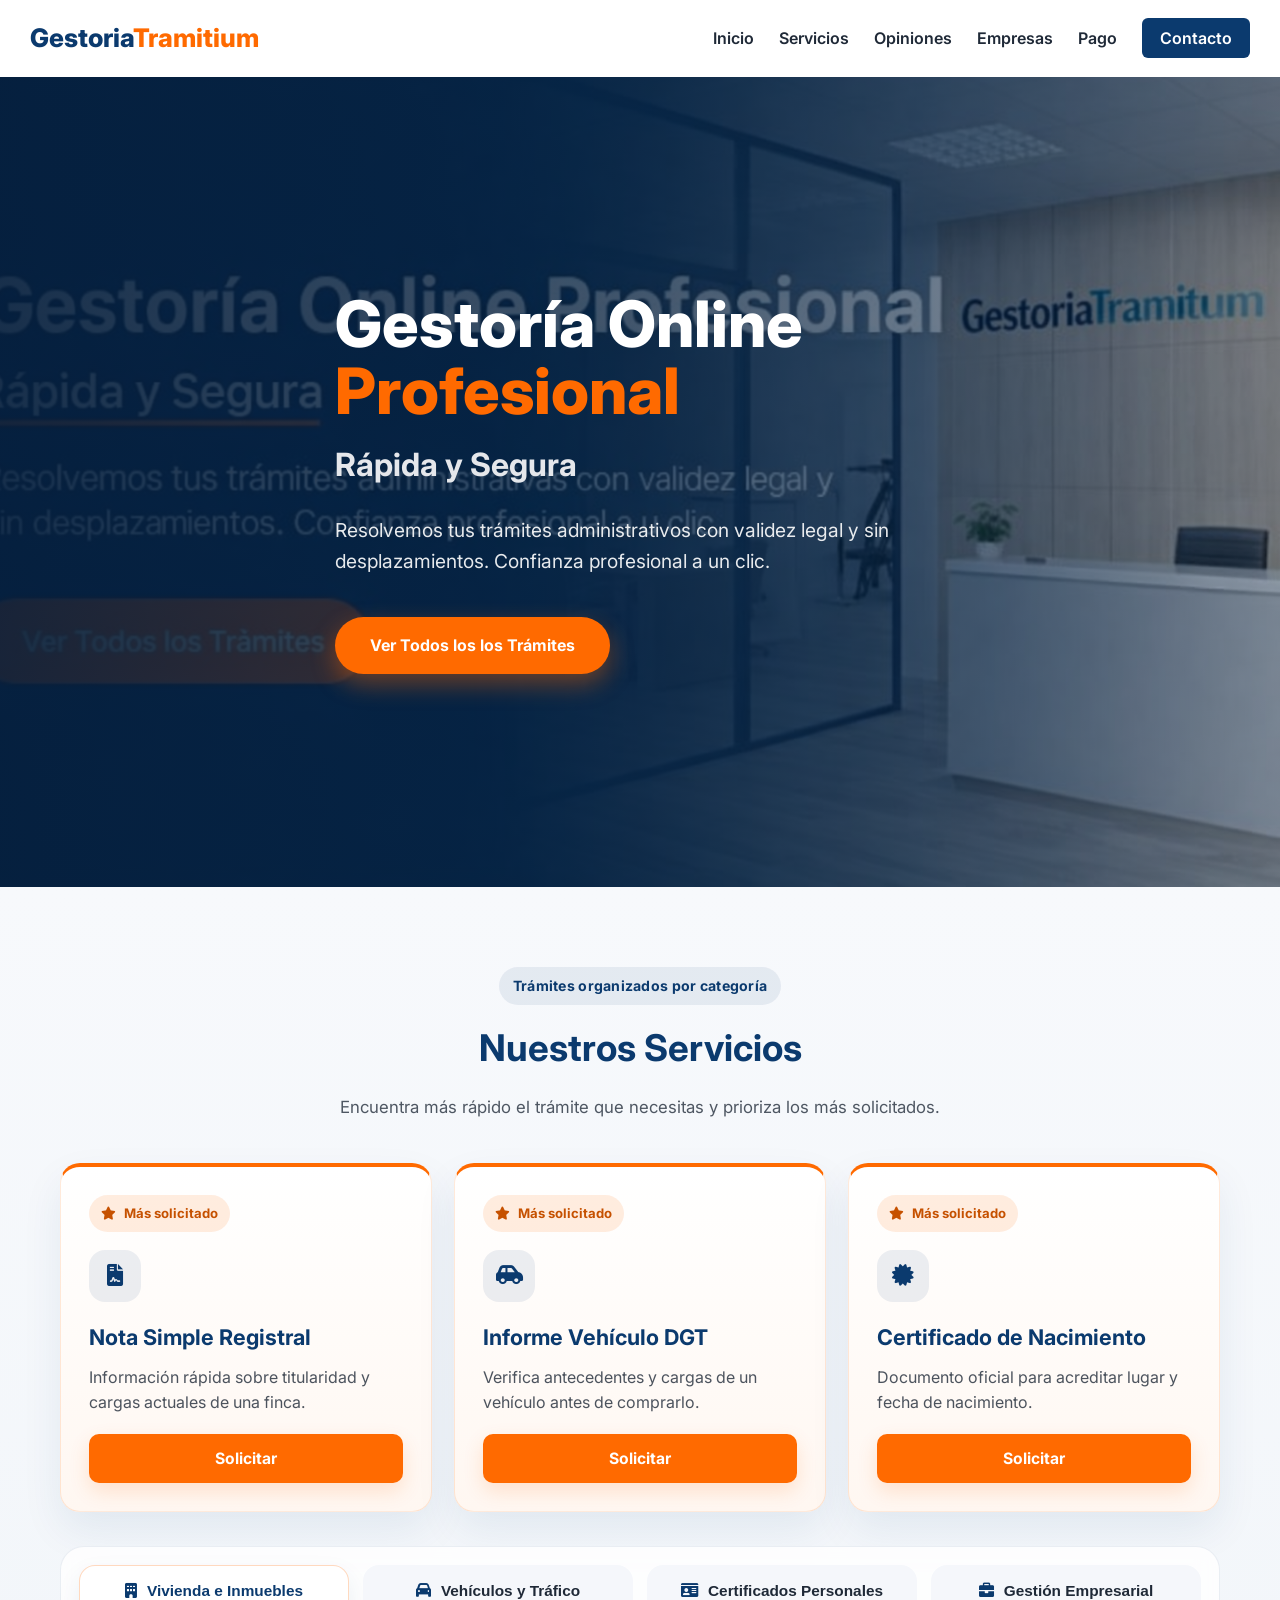
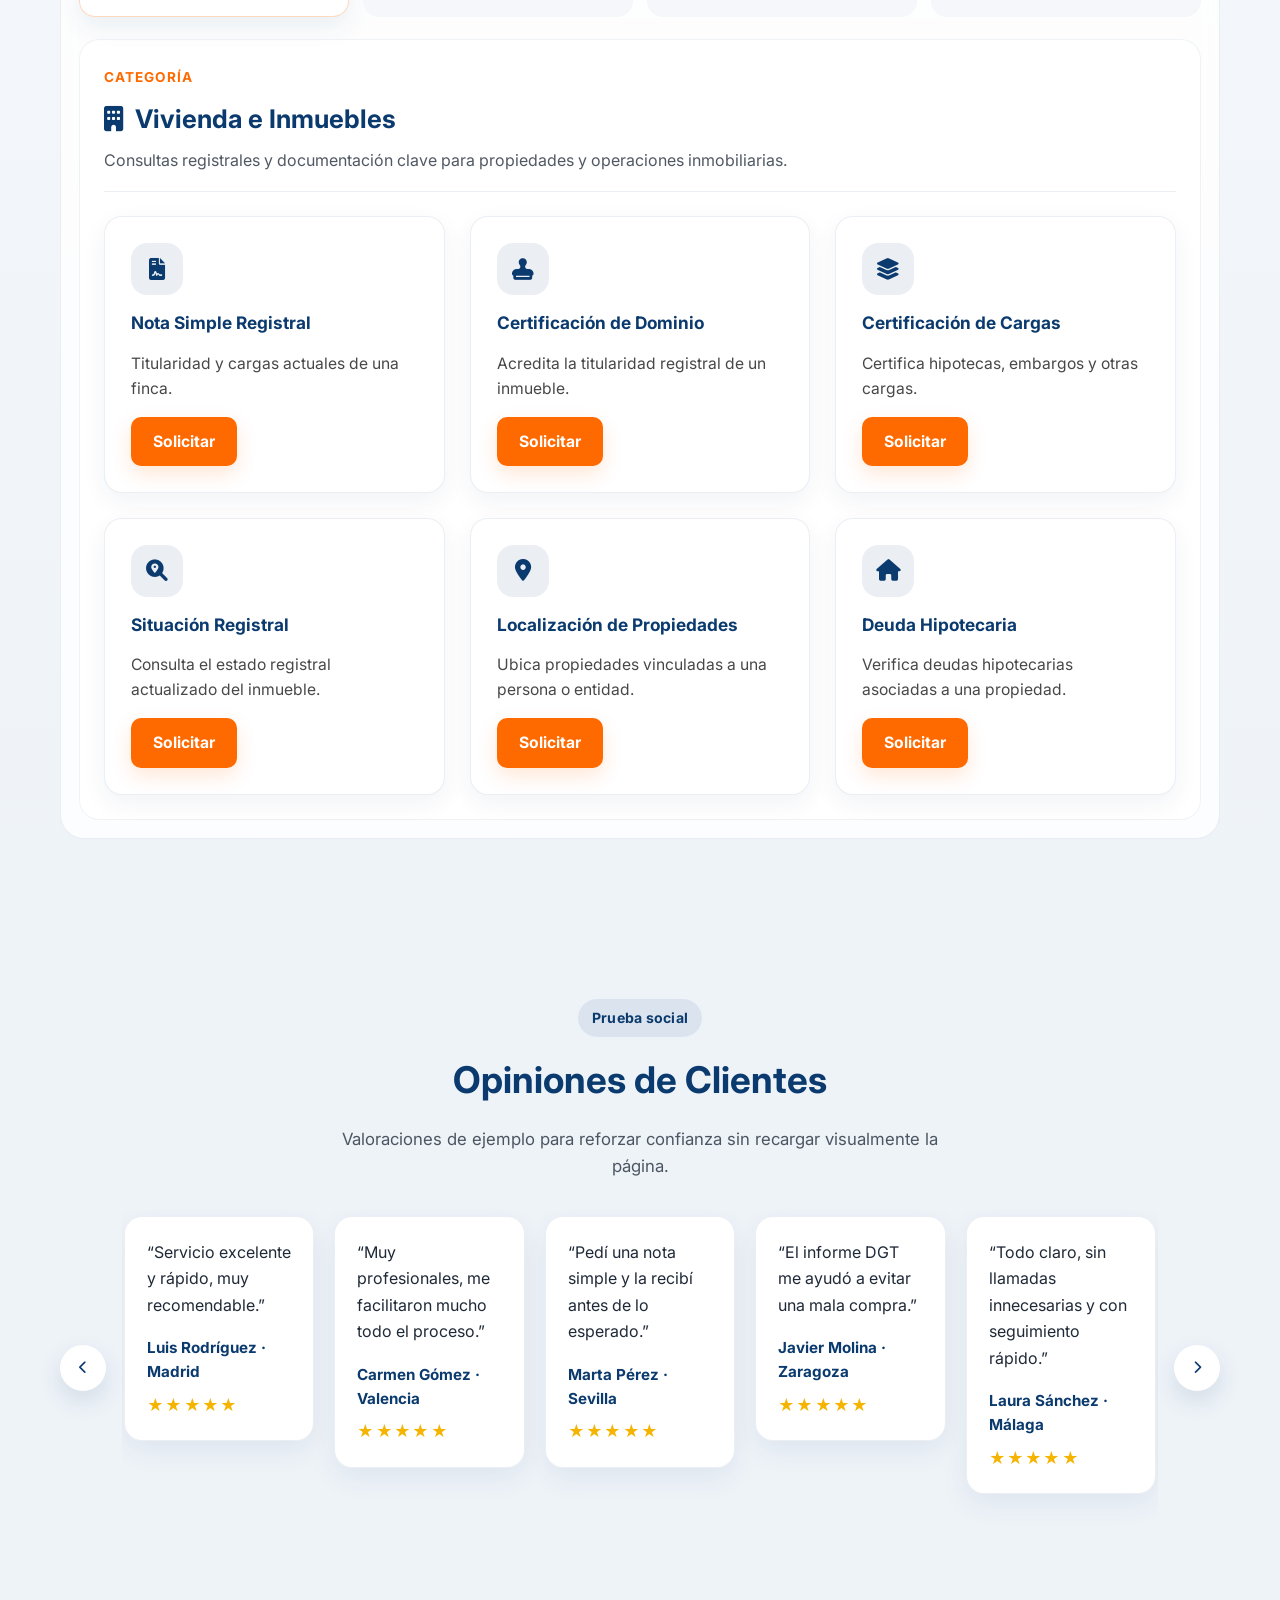
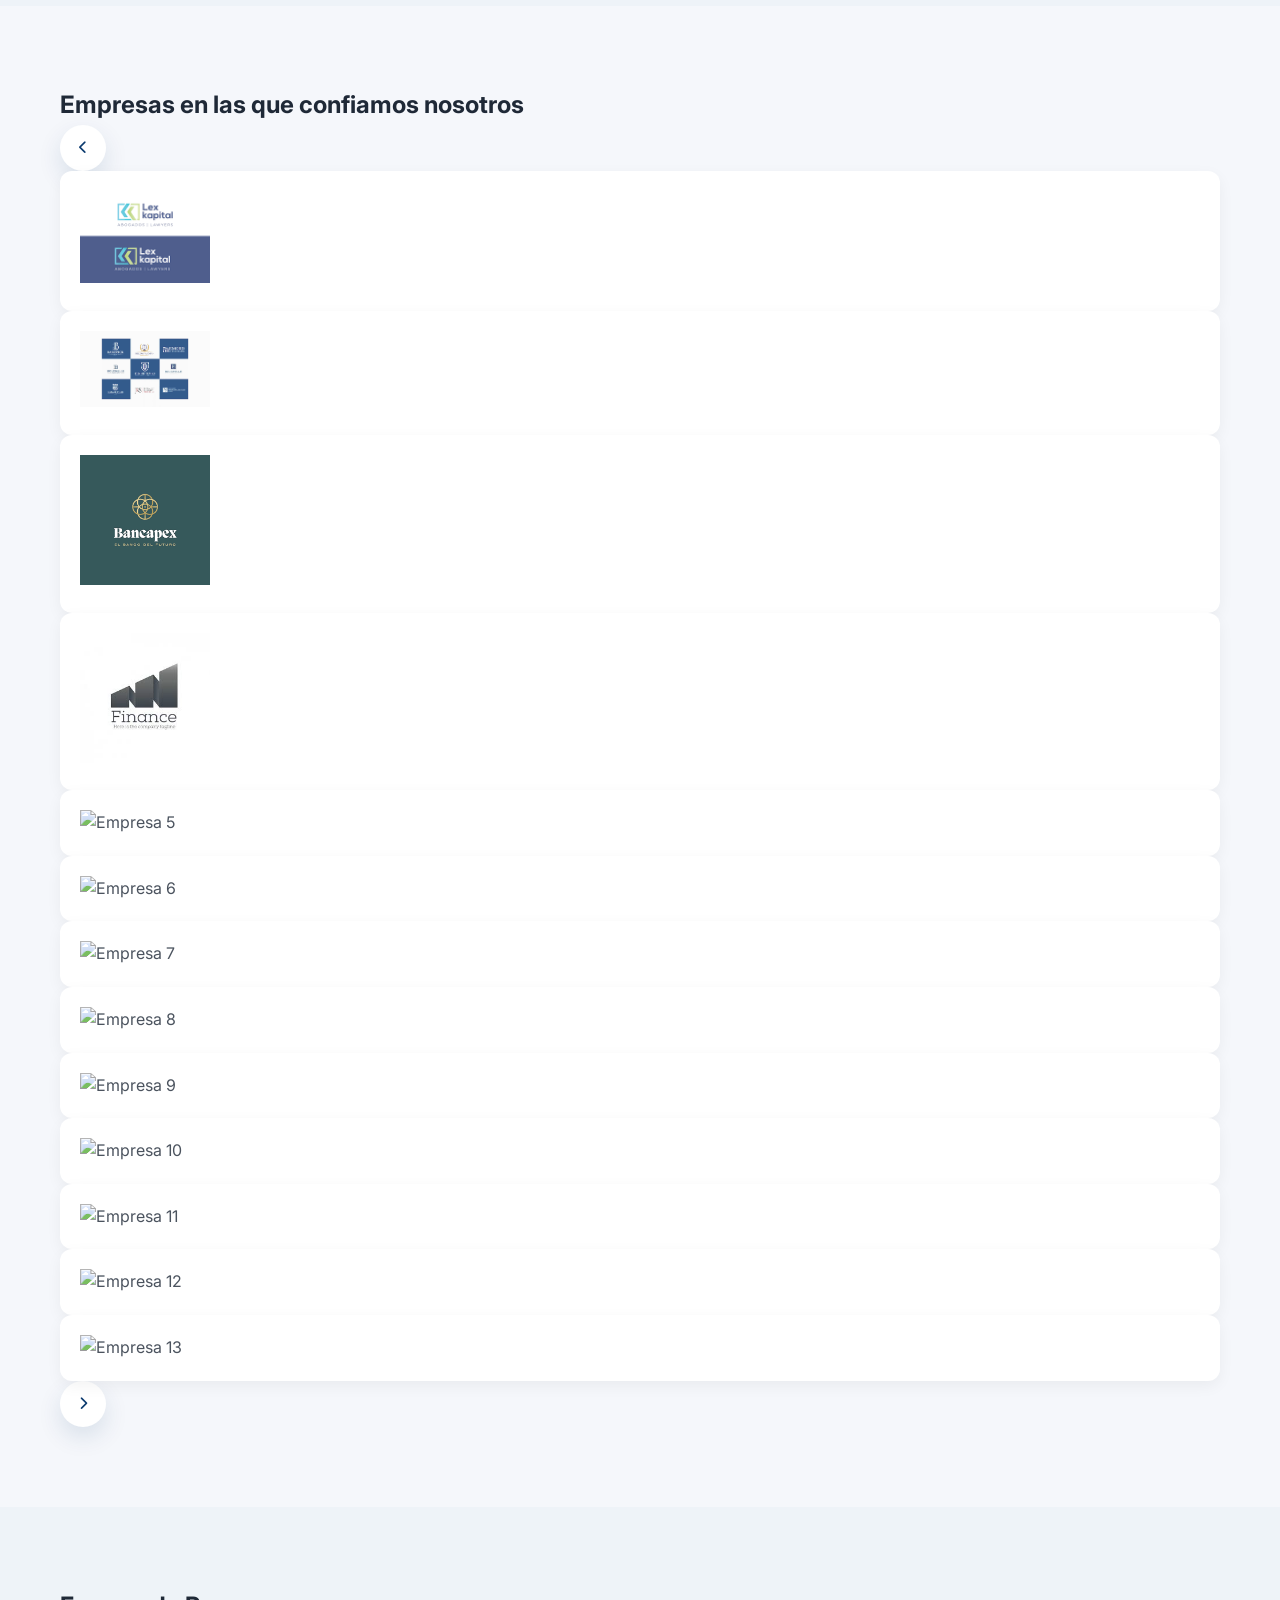
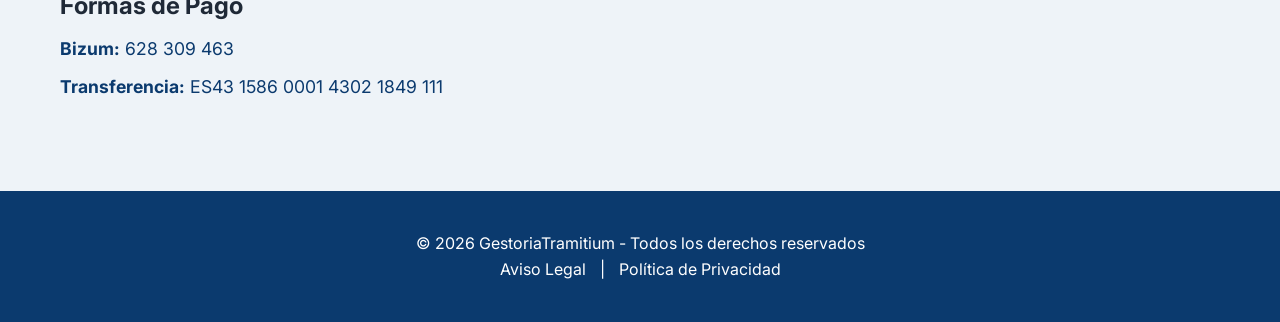
==== commit ce8654dd: "Update index.html" ====
--- a/index.html
+++ b/index.html
@@ -44,11 +44,12 @@
             </p>
 
             <a href="#servicios" class="cta-main">
-                Ver Todos los Trámites
+                Ver Todos los los Trámites
             </a>
         </div>
     </div>
 </section>
+
 <section id="servicios" class="section services-section">
     <div class="container">
         <div class="section-header services-header">
@@ -428,26 +429,100 @@
     </div>
 </section>
 
-<section id="clientes" class="section">
+<section id="clientes" class="section clients-section">
     <div class="container text-center">
-        <h2>Empresas que confían en nosotros</h2>
-
-        <div class="clientes-container">
-            <div class="cliente-logo">
-                <img src="img/logo-1.png" alt="Empresa 1">
+        <h2>Empresas en las que confiamos nosotros</h2>
+
+        <div class="clientes-carousel" aria-label="Carrusel de empresas en las que confiamos">
+            <button class="carousel-control prev clientes-prev" type="button" aria-label="Ver empresas anteriores">
+                <i class="fa-solid fa-chevron-left"></i>
+            </button>
+
+            <div class="clientes-viewport">
+                <div class="clientes-track">
+                    <article class="cliente-slide">
+                        <div class="cliente-logo">
+                            <img src="img/logo-1.png" alt="Empresa 1">
+                        </div>
+                    </article>
+
+                    <article class="cliente-slide">
+                        <div class="cliente-logo">
+                            <img src="img/logo-2.png" alt="Empresa 2">
+                        </div>
+                    </article>
+
+                    <article class="cliente-slide">
+                        <div class="cliente-logo">
+                            <img src="img/logo-3.png" alt="Empresa 3">
+                        </div>
+                    </article>
+
+                    <article class="cliente-slide">
+                        <div class="cliente-logo">
+                            <img src="img/logo-4.jfif" alt="Empresa 4">
+                        </div>
+                    </article>
+
+                    <article class="cliente-slide">
+                        <div class="cliente-logo">
+                            <img src="img/logo-5.png" alt="Empresa 5">
+                        </div>
+                    </article>
+
+                    <article class="cliente-slide">
+                        <div class="cliente-logo">
+                            <img src="img/logo-6.png" alt="Empresa 6">
+                        </div>
+                    </article>
+
+                    <article class="cliente-slide">
+                        <div class="cliente-logo">
+                            <img src="img/logo-7.png" alt="Empresa 7">
+                        </div>
+                    </article>
+
+                    <article class="cliente-slide">
+                        <div class="cliente-logo">
+                            <img src="img/logo-8.png" alt="Empresa 8">
+                        </div>
+                    </article>
+
+                    <article class="cliente-slide">
+                        <div class="cliente-logo">
+                            <img src="img/logo-9.png" alt="Empresa 9">
+                        </div>
+                    </article>
+
+                    <article class="cliente-slide">
+                        <div class="cliente-logo">
+                            <img src="img/logo-10.png" alt="Empresa 10">
+                        </div>
+                    </article>
+
+                    <article class="cliente-slide">
+                        <div class="cliente-logo">
+                            <img src="img/logo-11.png" alt="Empresa 11">
+                        </div>
+                    </article>
+
+                    <article class="cliente-slide">
+                        <div class="cliente-logo">
+                            <img src="img/logo-12.png" alt="Empresa 12">
+                        </div>
+                    </article>
+
+                    <article class="cliente-slide">
+                        <div class="cliente-logo">
+                            <img src="img/logo-13.png" alt="Empresa 13">
+                        </div>
+                    </article>
+                </div>
             </div>
 
-            <div class="cliente-logo">
-                <img src="img/logo-2.png" alt="Empresa 2">
-            </div>
-
-            <div class="cliente-logo">
-                <img src="img/logo-3.png" alt="Empresa 3">
-            </div>
-
-            <div class="cliente-logo">
-                <img src="img/logo-4.jfif" alt="Empresa 4">
-            </div>
+            <button class="carousel-control next clientes-next" type="button" aria-label="Ver más empresas">
+                <i class="fa-solid fa-chevron-right"></i>
+            </button>
         </div>
     </div>
 </section>
@@ -605,6 +680,76 @@
         updateCarousel(false);
         startAutoPlay();
     }
+
+    const clientesCarousel = document.querySelector('.clientes-carousel');
+
+    if (clientesCarousel) {
+        const track = clientesCarousel.querySelector('.clientes-track');
+        const slides = Array.from(track.querySelectorAll('.cliente-slide'));
+        const prevButton = clientesCarousel.querySelector('.clientes-prev');
+        const nextButton = clientesCarousel.querySelector('.clientes-next');
+        let currentIndex = 0;
+        let autoPlayClientes;
+
+        function getVisibleClientes() {
+            if (window.innerWidth <= 640) return 1;
+            if (window.innerWidth <= 1024) return 2;
+            return 4;
+        }
+
+        function getClientesMaxIndex() {
+            return Math.max(0, slides.length - getVisibleClientes());
+        }
+
+        function updateClientesCarousel(animate = true) {
+            const safeIndex = Math.min(currentIndex, getClientesMaxIndex());
+            currentIndex = safeIndex;
+            track.style.transition = animate ? 'transform 0.45s ease' : 'none';
+            const offset = slides[currentIndex] ? slides[currentIndex].offsetLeft : 0;
+            track.style.transform = `translateX(-${offset}px)`;
+        }
+
+        function goClientesNext() {
+            currentIndex = currentIndex >= getClientesMaxIndex() ? 0 : currentIndex + 1;
+            updateClientesCarousel();
+        }
+
+        function goClientesPrev() {
+            currentIndex = currentIndex <= 0 ? getClientesMaxIndex() : currentIndex - 1;
+            updateClientesCarousel();
+        }
+
+        function startClientesAutoPlay() {
+            stopClientesAutoPlay();
+            autoPlayClientes = setInterval(goClientesNext, 2600);
+        }
+
+        function stopClientesAutoPlay() {
+            if (autoPlayClientes) {
+                clearInterval(autoPlayClientes);
+            }
+        }
+
+        nextButton.addEventListener('click', () => {
+            goClientesNext();
+            startClientesAutoPlay();
+        });
+
+        prevButton.addEventListener('click', () => {
+            goClientesPrev();
+            startClientesAutoPlay();
+        });
+
+        clientesCarousel.addEventListener('mouseenter', stopClientesAutoPlay);
+        clientesCarousel.addEventListener('mouseleave', startClientesAutoPlay);
+        clientesCarousel.addEventListener('focusin', stopClientesAutoPlay);
+        clientesCarousel.addEventListener('focusout', startClientesAutoPlay);
+
+        window.addEventListener('resize', () => updateClientesCarousel(false));
+
+        updateClientesCarousel(false);
+        startClientesAutoPlay();
+    }
 </script>
 
 </body>
--- a/style.css
+++ b/style.css
@@ -449,23 +449,90 @@
     background: #eef3f8;
 }
 
-.testimonios-container {
-    display: flex;
-    gap: 30px;
-    justify-content: center;
-    flex-wrap: wrap;
+.testimonials-section {
+    overflow: hidden;
+}
+
+.testimonials-header {
+    margin-bottom: 30px;
+}
+
+.testimonials-carousel {
+    position: relative;
+    display: flex;
+    align-items: center;
+    gap: 16px;
+}
+
+.testimonios-viewport {
+    overflow: hidden;
+    width: 100%;
+    padding: 6px 2px;
+}
+
+.testimonios-track {
+    display: flex;
+    gap: 20px;
+    will-change: transform;
+}
+
+.testimonio-slide {
+    flex: 0 0 calc((100% - 80px) / 5);
 }
 
 .testimonio {
     background: white;
-    padding: 25px;
-    border-radius: 10px;
-    width: 45%;
-    min-width: 280px;
+    padding: 22px;
+    border-radius: 18px;
+    min-height: 220px;
+    border: 1px solid rgba(11, 58, 110, 0.08);
+    box-shadow: 0 10px 28px rgba(11, 58, 110, 0.07);
+    display: flex;
+    flex-direction: column;
+    justify-content: space-between;
+    text-align: left;
+}
+
+.comentario {
+    font-size: 1rem;
+    color: var(--text);
+    line-height: 1.65;
+    margin-bottom: 18px;
+}
+
+.cliente {
+    font-size: 0.95rem;
+    font-weight: 700;
+    color: var(--primary);
+    margin-bottom: 8px;
 }
 
 .puntuacion {
-    color: gold;
+    color: #f4b400;
+    letter-spacing: 0.08em;
+    font-size: 1rem;
+}
+
+.carousel-control {
+    width: 46px;
+    height: 46px;
+    border: none;
+    border-radius: 50%;
+    background: white;
+    color: var(--primary);
+    box-shadow: 0 10px 24px rgba(11, 58, 110, 0.12);
+    display: inline-flex;
+    align-items: center;
+    justify-content: center;
+    cursor: pointer;
+    transition: all 0.25s ease;
+    flex-shrink: 0;
+}
+
+.carousel-control:hover {
+    background: var(--secondary);
+    color: white;
+    transform: translateY(-2px);
 }
 
 /* =========================================
@@ -587,6 +654,10 @@
     .category-grid {
         grid-template-columns: repeat(2, minmax(0, 1fr));
     }
+
+    .testimonio-slide {
+        flex: 0 0 calc((100% - 20px) / 2);
+    }
 }
 
 @media (max-width: 768px) {
@@ -625,6 +696,25 @@
     .service-card {
         padding: 22px;
     }
+
+    .testimonials-carousel {
+        gap: 10px;
+    }
+
+    .carousel-control {
+        width: 40px;
+        height: 40px;
+    }
+}
+
+@media (max-width: 640px) {
+    .testimonio-slide {
+        flex: 0 0 100%;
+    }
+
+    .carousel-control {
+        display: none;
+    }
 }
 
 @media (max-width: 520px) {
@@ -635,4 +725,16 @@
     .section-header h2 {
         font-size: 2rem;
     }
-}
+
+    .testimonio-slide {
+        flex: 0 0 100%;
+    }
+
+    .testimonio {
+        min-height: auto;
+    }
+
+    .carousel-control {
+        display: none;
+    }
+}
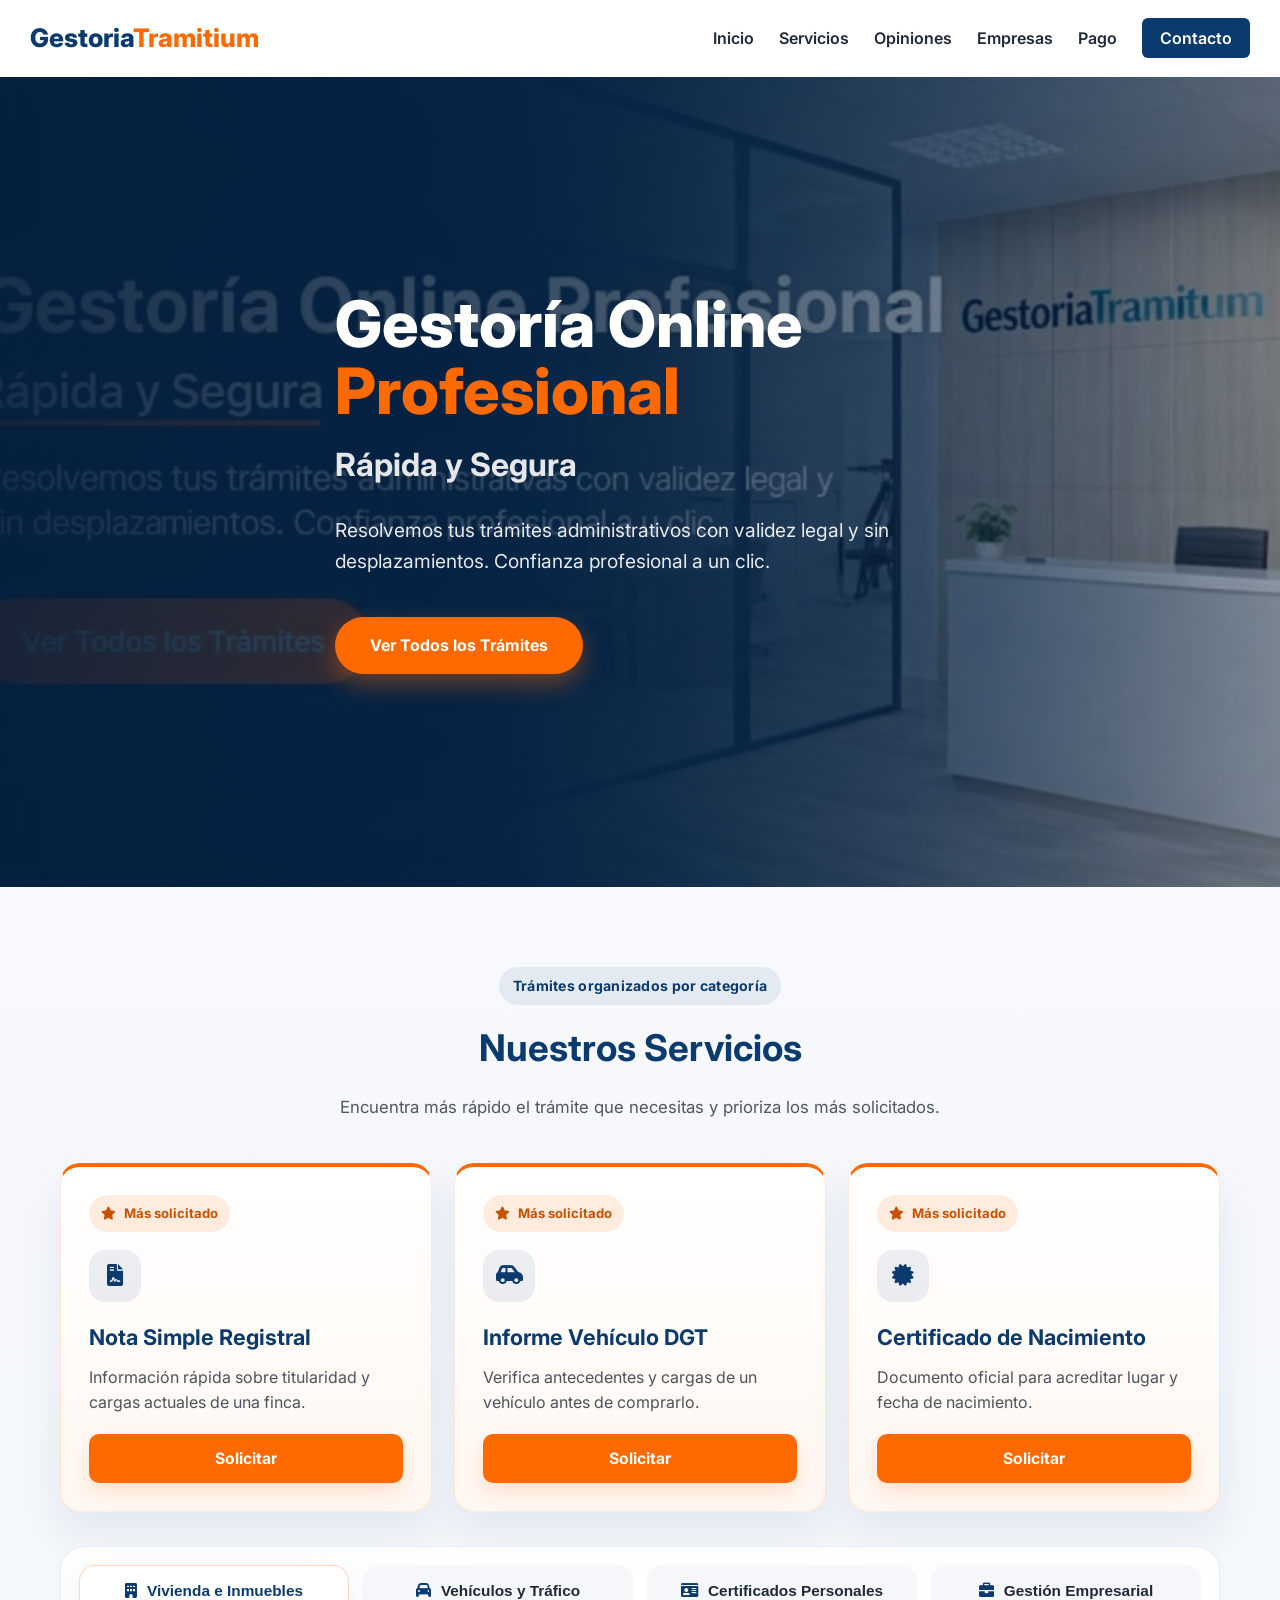
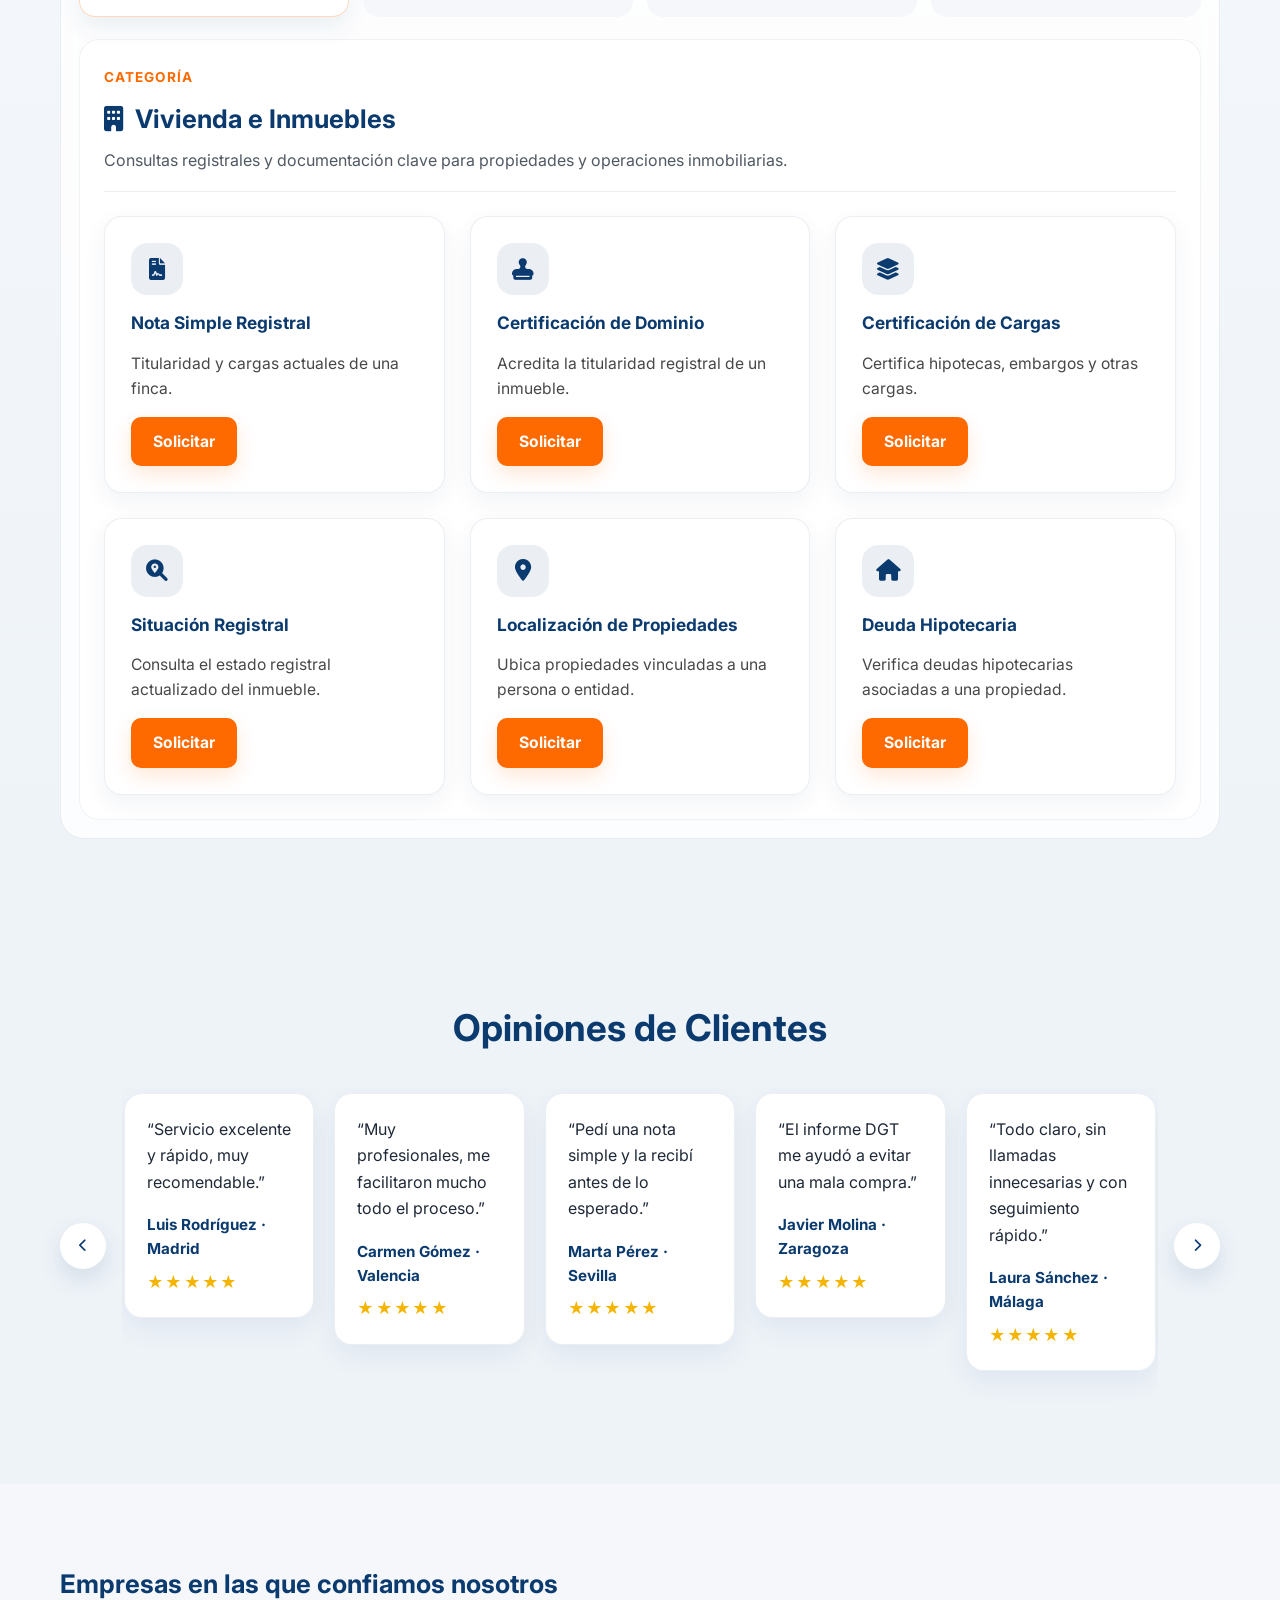
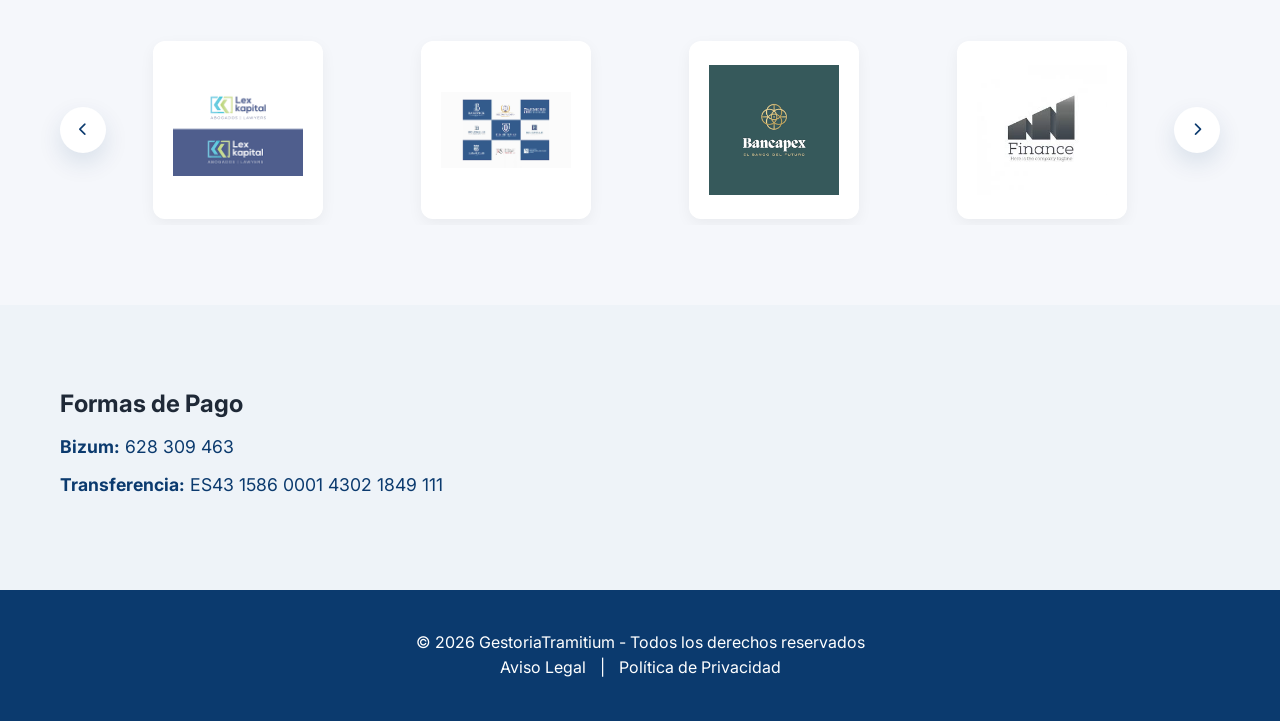
==== commit 2c97698c: "Update index.html" ====
--- a/index.html
+++ b/index.html
@@ -44,7 +44,7 @@
             </p>
 
             <a href="#servicios" class="cta-main">
-                Ver Todos los los Trámites
+                Ver Todos los Trámites
             </a>
         </div>
     </div>
@@ -312,9 +312,7 @@
 <section id="testimonios" class="section bg-light testimonials-section">
     <div class="container text-center">
         <div class="section-header services-header testimonials-header">
-            <span class="section-eyebrow">Prueba social</span>
             <h2>Opiniones de Clientes</h2>
-            <p>Valoraciones de ejemplo para reforzar confianza sin recargar visualmente la página.</p>
         </div>
 
         <div class="testimonials-carousel" aria-label="Carrusel de opiniones de clientes">
@@ -442,79 +440,73 @@
                 <div class="clientes-track">
                     <article class="cliente-slide">
                         <div class="cliente-logo">
-                            <img src="img/logo-1.png" alt="Empresa 1">
-                        </div>
-                    </article>
-
-                    <article class="cliente-slide">
-                        <div class="cliente-logo">
-                            <img src="img/logo-2.png" alt="Empresa 2">
-                        </div>
-                    </article>
-
-                    <article class="cliente-slide">
-                        <div class="cliente-logo">
-                            <img src="img/logo-3.png" alt="Empresa 3">
-                        </div>
-                    </article>
-
-                    <article class="cliente-slide">
-                        <div class="cliente-logo">
-                            <img src="img/logo-4.jfif" alt="Empresa 4">
-                        </div>
-                    </article>
-
-                    <article class="cliente-slide">
-                        <div class="cliente-logo">
-                            <img src="img/logo-5.png" alt="Empresa 5">
-                        </div>
-                    </article>
-
-                    <article class="cliente-slide">
-                        <div class="cliente-logo">
-                            <img src="img/logo-6.png" alt="Empresa 6">
-                        </div>
-                    </article>
-
-                    <article class="cliente-slide">
-                        <div class="cliente-logo">
-                            <img src="img/logo-7.png" alt="Empresa 7">
-                        </div>
-                    </article>
-
-                    <article class="cliente-slide">
-                        <div class="cliente-logo">
-                            <img src="img/logo-8.png" alt="Empresa 8">
-                        </div>
-                    </article>
-
-                    <article class="cliente-slide">
-                        <div class="cliente-logo">
-                            <img src="img/logo-9.png" alt="Empresa 9">
-                        </div>
-                    </article>
-
-                    <article class="cliente-slide">
-                        <div class="cliente-logo">
-                            <img src="img/logo-10.png" alt="Empresa 10">
-                        </div>
-                    </article>
-
-                    <article class="cliente-slide">
-                        <div class="cliente-logo">
-                            <img src="img/logo-11.png" alt="Empresa 11">
-                        </div>
-                    </article>
-
-                    <article class="cliente-slide">
-                        <div class="cliente-logo">
-                            <img src="img/logo-12.png" alt="Empresa 12">
-                        </div>
-                    </article>
-
-                    <article class="cliente-slide">
-                        <div class="cliente-logo">
-                            <img src="img/logo-13.png" alt="Empresa 13">
+                            <img src="logo-1.png" alt="Empresa 1">
+                        </div>
+                    </article>
+
+                    <article class="cliente-slide">
+                        <div class="cliente-logo">
+                            <img src="logo-2.png" alt="Empresa 2">
+                        </div>
+                    </article>
+
+                    <article class="cliente-slide">
+                        <div class="cliente-logo">
+                            <img src="logo-3.png" alt="Empresa 3">
+                        </div>
+                    </article>
+
+                    <article class="cliente-slide">
+                        <div class="cliente-logo">
+                            <img src="logo-4.jfif" alt="Empresa 4">
+                        </div>
+                    </article>
+
+                    <article class="cliente-slide">
+                        <div class="cliente-logo">
+                            <img src="logo-6.png" alt="Empresa 6">
+                        </div>
+                    </article>
+
+                    <article class="cliente-slide">
+                        <div class="cliente-logo">
+                            <img src="logo-7.png" alt="Empresa 7">
+                        </div>
+                    </article>
+
+                    <article class="cliente-slide">
+                        <div class="cliente-logo">
+                            <img src="logo-8.png" alt="Empresa 8">
+                        </div>
+                    </article>
+
+                    <article class="cliente-slide">
+                        <div class="cliente-logo">
+                            <img src="logo-9.png" alt="Empresa 9">
+                        </div>
+                    </article>
+
+                    <article class="cliente-slide">
+                        <div class="cliente-logo">
+                            <img src="logo-10.png" alt="Empresa 10">
+                        </div>
+                    </article>
+
+                    <article class="cliente-slide">
+                        <div class="cliente-logo">
+                            <img src="logo-11.png" alt="Empresa 11">
+                        </div>
+                    </article>
+
+                    <article class="cliente-slide">
+                        <div class="cliente-logo">
+                            <img src="logo-12.png" alt="Empresa 12">
+                        </div>
+                    </article>
+
+                    <article class="cliente-slide">
+                        <div class="cliente-logo">
+                            <img src="logo-13.png" alt="Empresa 13">
                         </div>
                     </article>
                 </div>
--- a/style.css
+++ b/style.css
@@ -87,7 +87,6 @@
     min-height: 90vh;
     display: flex;
     align-items: center;
-
     background: url("img/hero.png") center/cover no-repeat;
 }
 
@@ -112,7 +111,6 @@
     max-width: 650px;
 }
 
-/* TITULOS */
 .hero h1 {
     font-size: 4rem;
     color: white;
@@ -126,19 +124,16 @@
     color: #e5e7eb;
 }
 
-/* TEXTO */
 .hero p {
     font-size: 1.2rem;
     color: rgba(255,255,255,0.9);
     margin-bottom: 40px;
 }
 
-/* HIGHLIGHT */
 .highlight {
     color: var(--secondary);
 }
 
-/* BOTON */
 .cta-main {
     background: var(--secondary);
     color: white;
@@ -182,9 +177,6 @@
 .service-card a {
     display: inline-block;
 }
-
-
-
 
 .services-section {
     background: linear-gradient(180deg, #f7f9fc 0%, #eef3f8 100%);
@@ -536,26 +528,62 @@
 }
 
 /* =========================================
-   LOGOS
-   ========================================= */
-.clientes-container {
+   LOGOS / EMPRESAS
+   ========================================= */
+.clients-section {
+    background: var(--bg-light);
+    overflow: hidden;
+}
+
+.clients-section h2 {
+    color: var(--primary);
+    font-size: 1.6rem;
+    margin-bottom: 30px;
+}
+
+.clientes-carousel {
+    position: relative;
+    display: flex;
+    align-items: center;
+    gap: 16px;
+}
+
+.clientes-viewport {
+    overflow: hidden;
+    width: 100%;
+    padding: 6px 2px;
+}
+
+.clientes-track {
+    display: flex;
+    gap: 40px;
+    will-change: transform;
+}
+
+.cliente-slide {
+    flex: 0 0 calc((100% - 120px) / 4);
     display: flex;
     justify-content: center;
-    flex-wrap: wrap;
-    gap: 40px;
-    margin-top: 30px;
 }
 
 .cliente-logo {
+    width: 170px;
+    height: 178px;
     background: white;
     padding: 20px;
     border-radius: 12px;
     box-shadow: 0 5px 15px rgba(0,0,0,0.05);
+    display: flex;
+    align-items: center;
+    justify-content: center;
 }
 
 .cliente-logo img {
     max-width: 130px;
+    max-height: 130px;
+    width: auto;
     height: auto;
+    object-fit: contain;
     opacity: 0.8;
     transition: 0.3s;
 }
@@ -642,6 +670,7 @@
         width: 100%;
     }
 }
+
 @media (max-width: 1024px) {
     .featured-services {
         grid-template-columns: 1fr;
@@ -658,6 +687,10 @@
     .testimonio-slide {
         flex: 0 0 calc((100% - 20px) / 2);
     }
+
+    .cliente-slide {
+        flex: 0 0 calc((100% - 40px) / 2);
+    }
 }
 
 @media (max-width: 768px) {
@@ -697,7 +730,8 @@
         padding: 22px;
     }
 
-    .testimonials-carousel {
+    .testimonials-carousel,
+    .clientes-carousel {
         gap: 10px;
     }
 
@@ -708,12 +742,18 @@
 }
 
 @media (max-width: 640px) {
-    .testimonio-slide {
+    .testimonio-slide,
+    .cliente-slide {
         flex: 0 0 100%;
     }
 
     .carousel-control {
         display: none;
+    }
+
+    .cliente-logo {
+        width: 170px;
+        height: 178px;
     }
 }
 
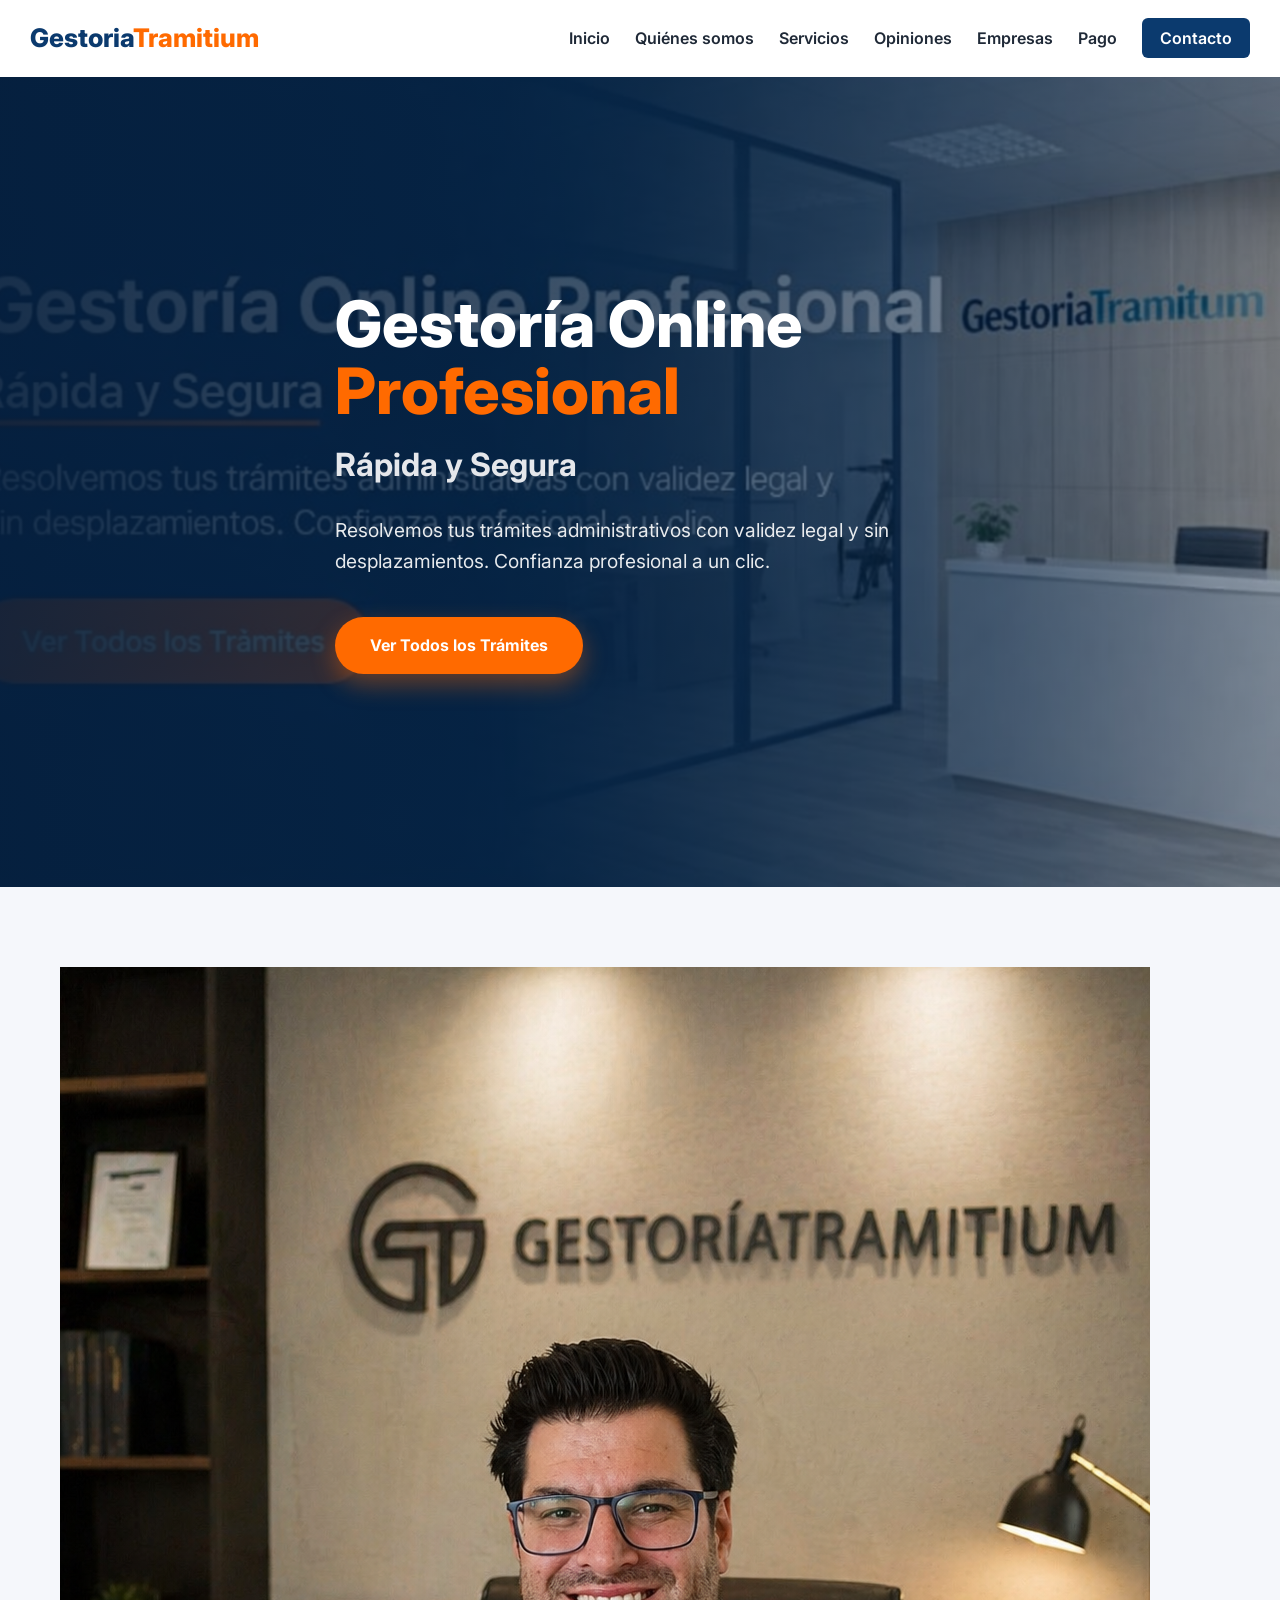
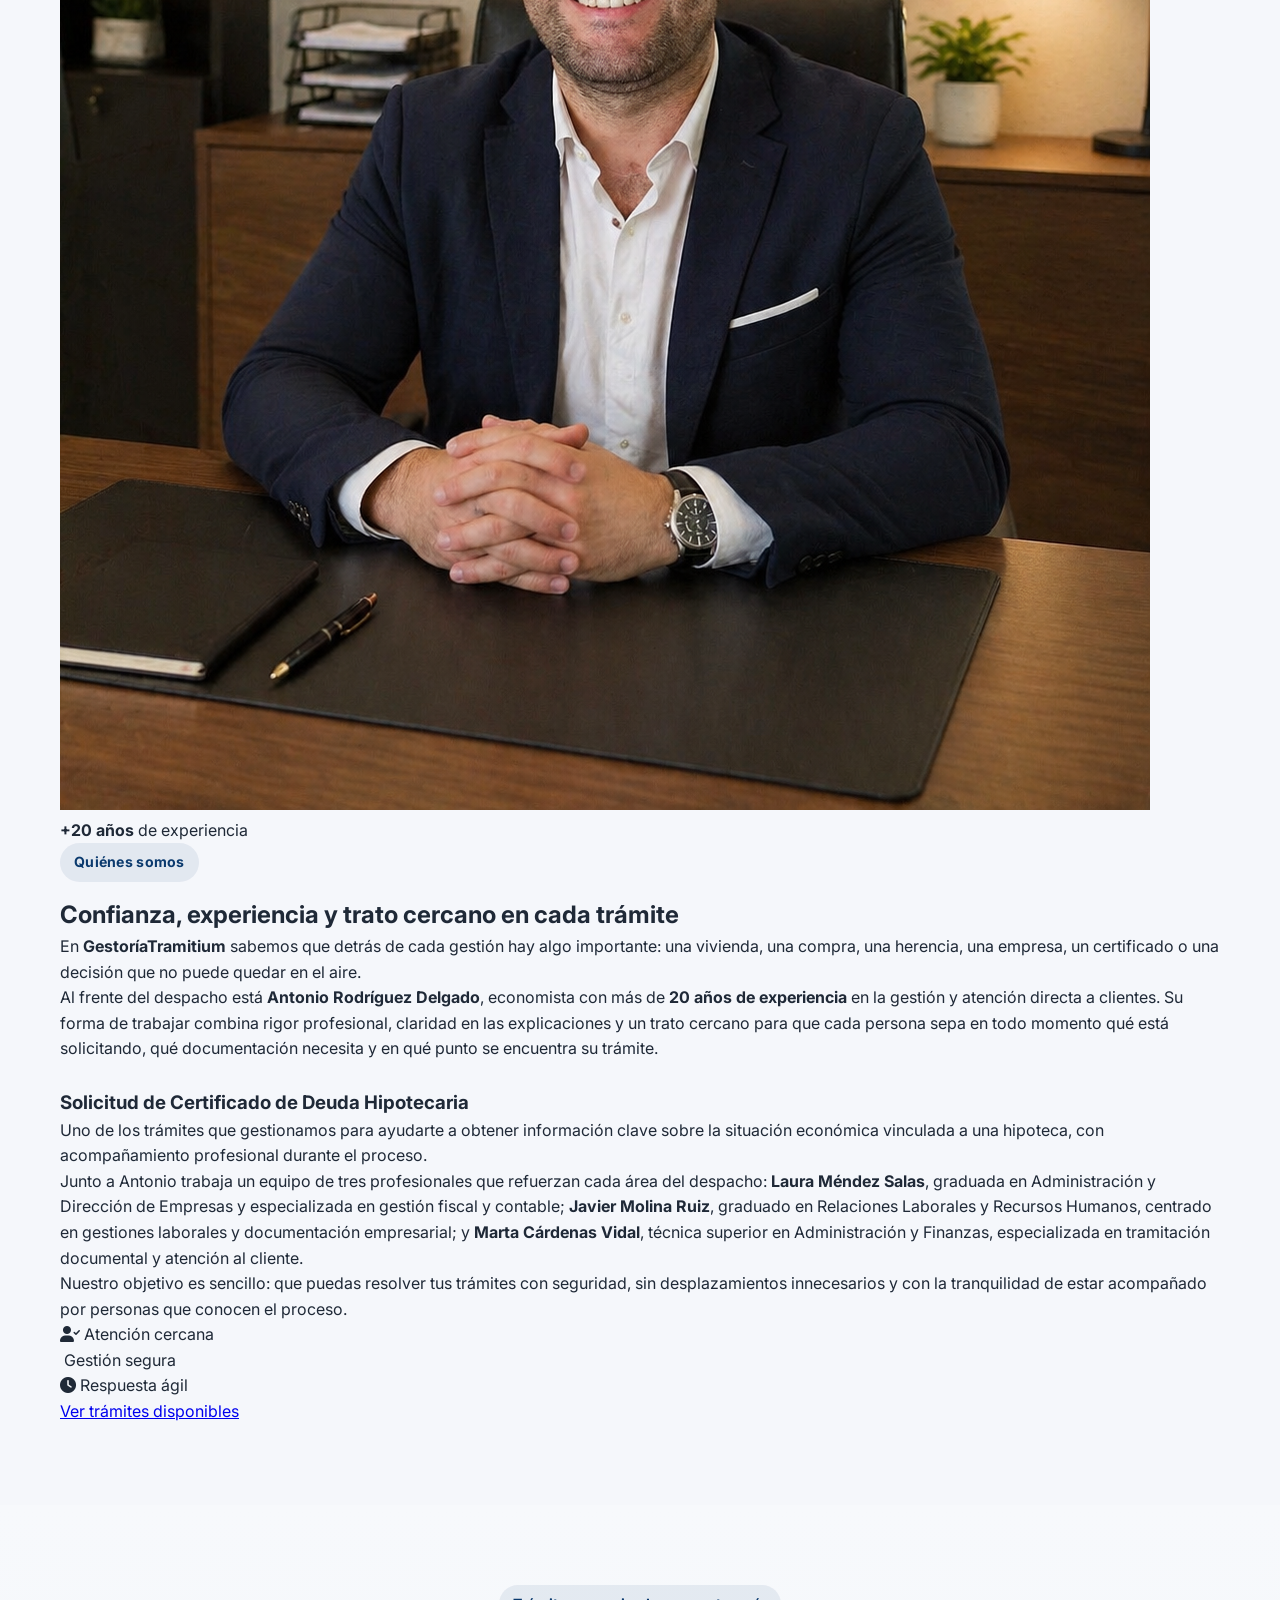
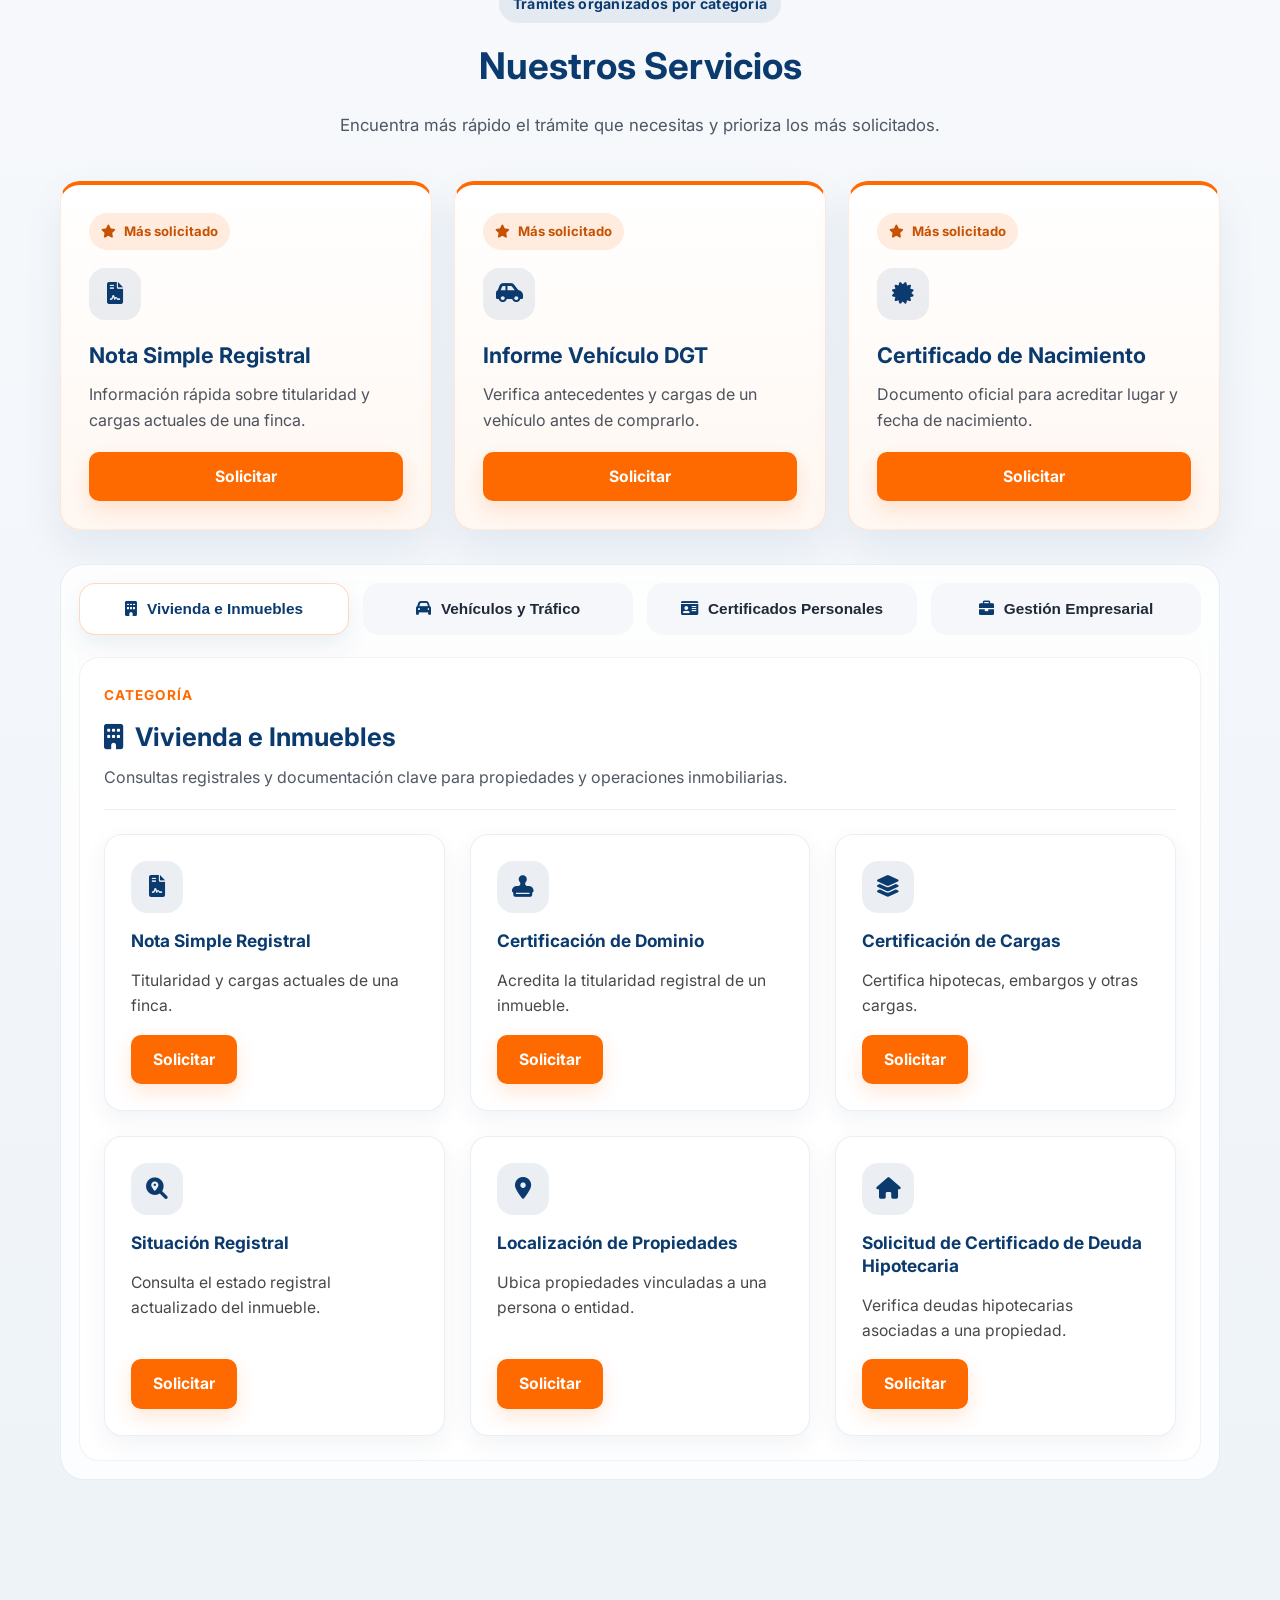
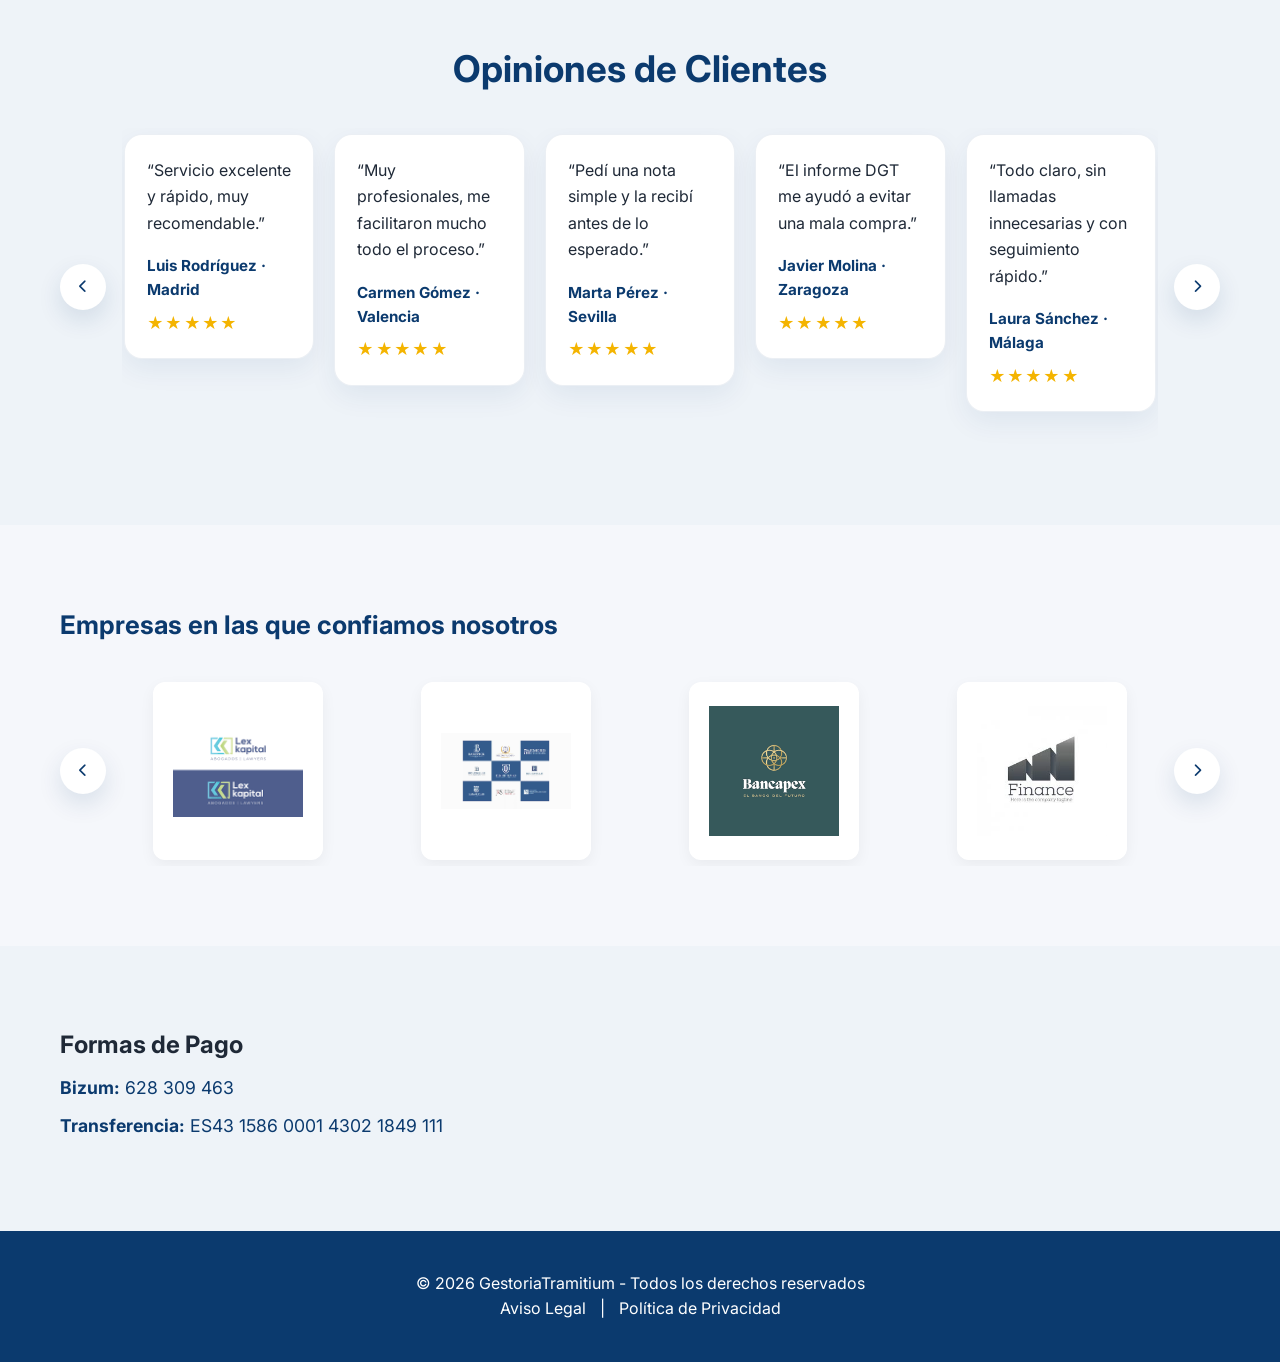
==== commit 15888865: "Update index.html" ====
--- a/index.html
+++ b/index.html
@@ -4,7 +4,7 @@
     <meta charset="UTF-8">
     <meta name="viewport" content="width=device-width, initial-scale=1.0">
     <title>GestoriaTramitium - Trámites Online</title>
-    <link href="https://fonts.googleapis.com/css2?family=Inter:wght@300;400;600;700&display=swap" rel="stylesheet">
+    <link href="https://fonts.googleapis.com/css2?family=Inter:wght@300;400;600;700;800&display=swap" rel="stylesheet">
     <link rel="stylesheet" href="https://cdnjs.cloudflare.com/ajax/libs/font-awesome/6.0.0/css/all.min.css">
     <link rel="stylesheet" href="style.css">
 </head>
@@ -17,6 +17,7 @@
         </div>
         <ul class="nav-links">
             <li><a href="#inicio">Inicio</a></li>
+            <li><a href="#quienes-somos">Quiénes somos</a></li>
             <li><a href="#servicios">Servicios</a></li>
             <li><a href="#testimonios">Opiniones</a></li>
             <li><a href="#clientes">Empresas</a></li>
@@ -46,6 +47,81 @@
             <a href="#servicios" class="cta-main">
                 Ver Todos los Trámites
             </a>
+        </div>
+    </div>
+</section>
+
+<section id="quienes-somos" class="section about-section">
+    <div class="container">
+        <div class="about-wrapper">
+            <div class="about-image">
+                <img src="antonio-rodriguez-delgado.png" alt="Antonio Rodríguez Delgado, economista y responsable de GestoríaTramitium">
+                <div class="about-experience">
+                    <strong>+20 años</strong>
+                    <span>de experiencia</span>
+                </div>
+            </div>
+
+            <div class="about-content">
+                <span class="section-eyebrow">Quiénes somos</span>
+                <h2>Confianza, experiencia y trato cercano en cada trámite</h2>
+
+                <p>
+                    En <strong>GestoríaTramitium</strong> sabemos que detrás de cada gestión hay algo importante:
+                    una vivienda, una compra, una herencia, una empresa, un certificado o una decisión que no puede quedar en el aire.
+                </p>
+
+                <p>
+                    Al frente del despacho está <strong>Antonio Rodríguez Delgado</strong>, economista con más de
+                    <strong>20 años de experiencia</strong> en la gestión y atención directa a clientes. Su forma de trabajar
+                    combina rigor profesional, claridad en las explicaciones y un trato cercano para que cada persona sepa
+                    en todo momento qué está solicitando, qué documentación necesita y en qué punto se encuentra su trámite.
+                </p>
+
+                <div class="about-highlight">
+                    <i class="fa-solid fa-house-circle-check"></i>
+                    <div>
+                        <h3>Solicitud de Certificado de Deuda Hipotecaria</h3>
+                        <p>
+                            Uno de los trámites que gestionamos para ayudarte a obtener información clave sobre la situación
+                            económica vinculada a una hipoteca, con acompañamiento profesional durante el proceso.
+                        </p>
+                    </div>
+                </div>
+
+                <p>
+                    Junto a Antonio trabaja un equipo de tres profesionales que refuerzan cada área del despacho:
+                    <strong>Laura Méndez Salas</strong>, graduada en Administración y Dirección de Empresas y especializada
+                    en gestión fiscal y contable; <strong>Javier Molina Ruiz</strong>, graduado en Relaciones Laborales y
+                    Recursos Humanos, centrado en gestiones laborales y documentación empresarial; y
+                    <strong>Marta Cárdenas Vidal</strong>, técnica superior en Administración y Finanzas, especializada en
+                    tramitación documental y atención al cliente.
+                </p>
+
+                <p>
+                    Nuestro objetivo es sencillo: que puedas resolver tus trámites con seguridad, sin desplazamientos
+                    innecesarios y con la tranquilidad de estar acompañado por personas que conocen el proceso.
+                </p>
+
+                <div class="about-values">
+                    <div>
+                        <i class="fa-solid fa-user-check"></i>
+                        <span>Atención cercana</span>
+                    </div>
+                    <div>
+                        <i class="fa-solid fa-shield-halved"></i>
+                        <span>Gestión segura</span>
+                    </div>
+                    <div>
+                        <i class="fa-solid fa-clock"></i>
+                        <span>Respuesta ágil</span>
+                    </div>
+                </div>
+
+                <a href="#servicios" class="cta-secondary">
+                    Ver trámites disponibles
+                </a>
+            </div>
         </div>
     </div>
 </section>
@@ -167,7 +243,7 @@
 
                         <article class="service-card">
                             <div class="card-icon"><i class="fa-solid fa-house"></i></div>
-                            <h4>Deuda Hipotecaria</h4>
+                            <h4>Solicitud de Certificado de Deuda Hipotecaria</h4>
                             <p>Verifica deudas hipotecarias asociadas a una propiedad.</p>
                             <a href="https://docs.google.com/forms/d/e/1FAIpQLSeyydTtcc99GgAxJTX28Q67yH1gDvUOW3oKoZh9DsC7G4LNfA/viewform?usp=header" class="btn-service" target="_blank" rel="noopener noreferrer">Solicitar</a>
                         </article>
--- a/style.css
+++ b/style.css
@@ -87,7 +87,7 @@
     min-height: 90vh;
     display: flex;
     align-items: center;
-    background: url("img/hero.png") center/cover no-repeat;
+    background: url("hero.png") center/cover no-repeat;
 }
 
 .hero-overlay {
@@ -171,9 +171,6 @@
     gap: 25px;
 }
 
-/* =========================================
-   ESTILO DEL BOTÓN "SOLICITAR"
-   ========================================= */
 .service-card a {
     display: inline-block;
 }
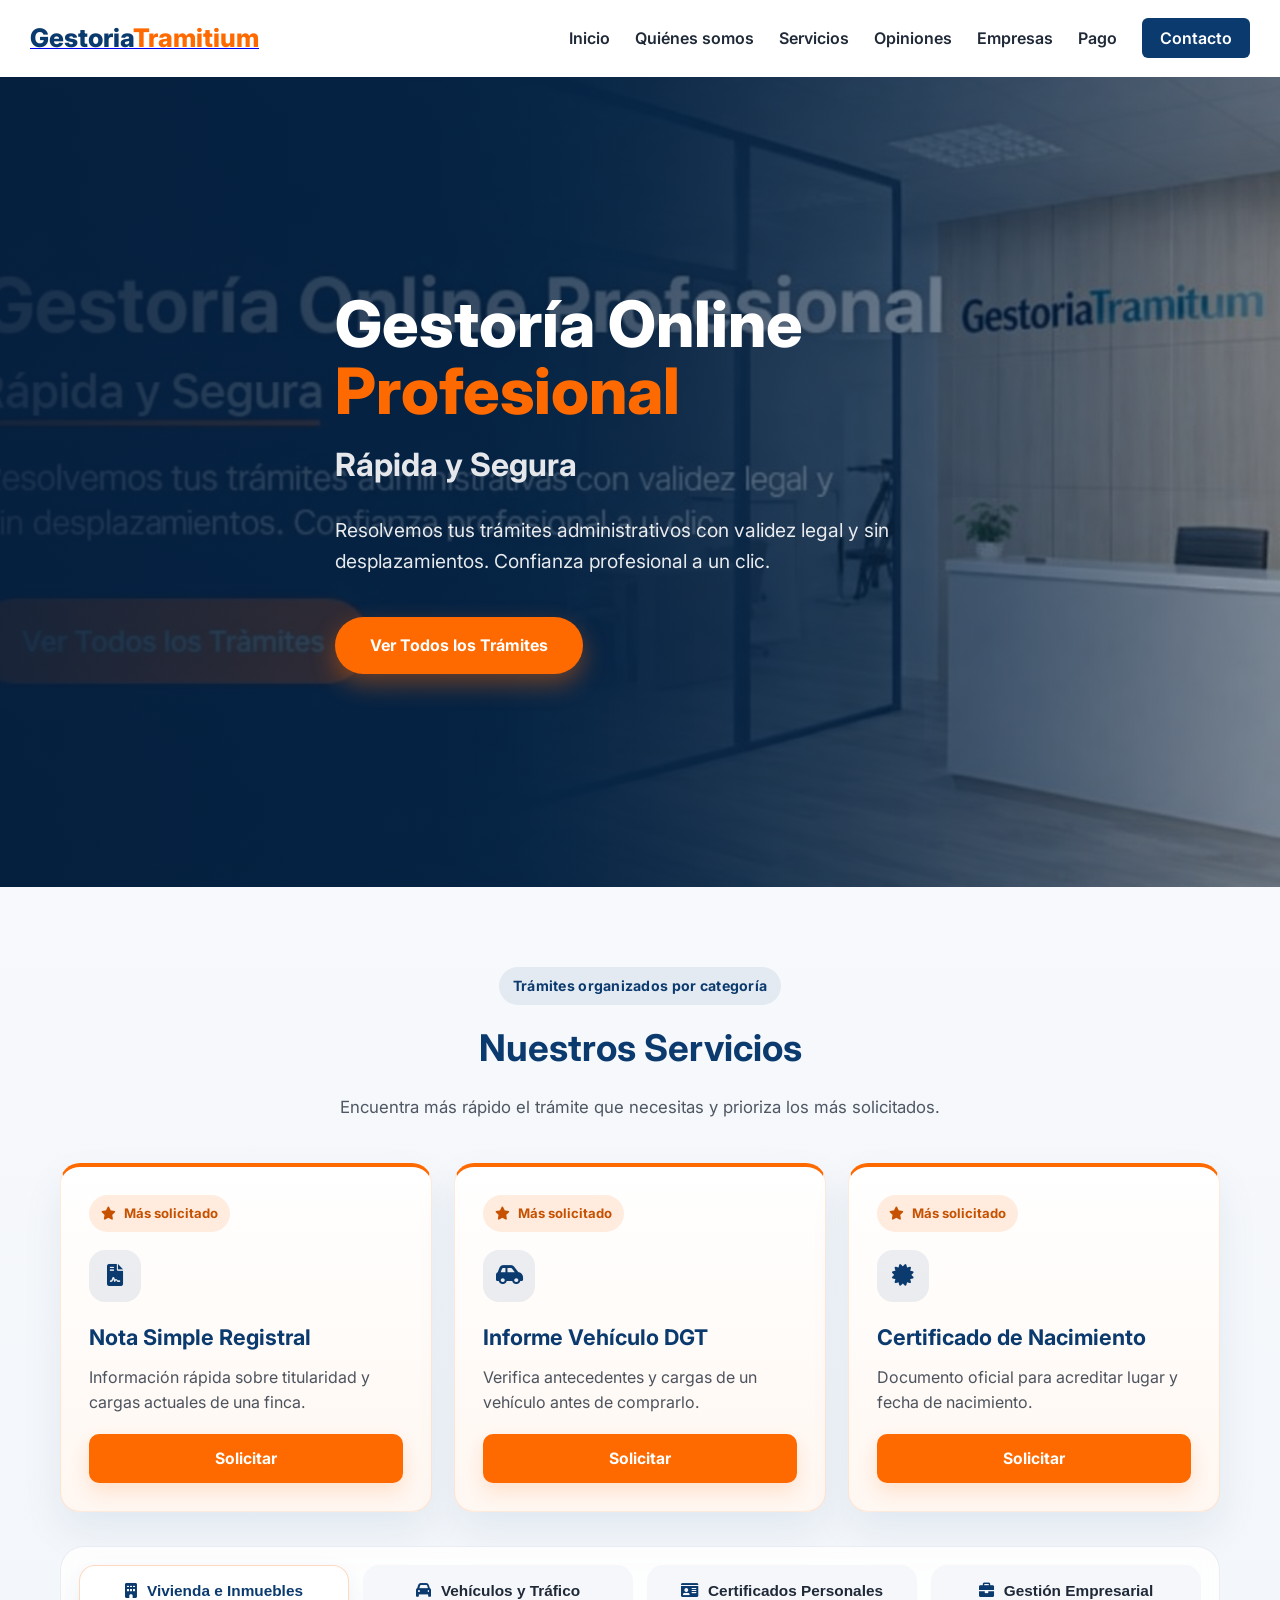
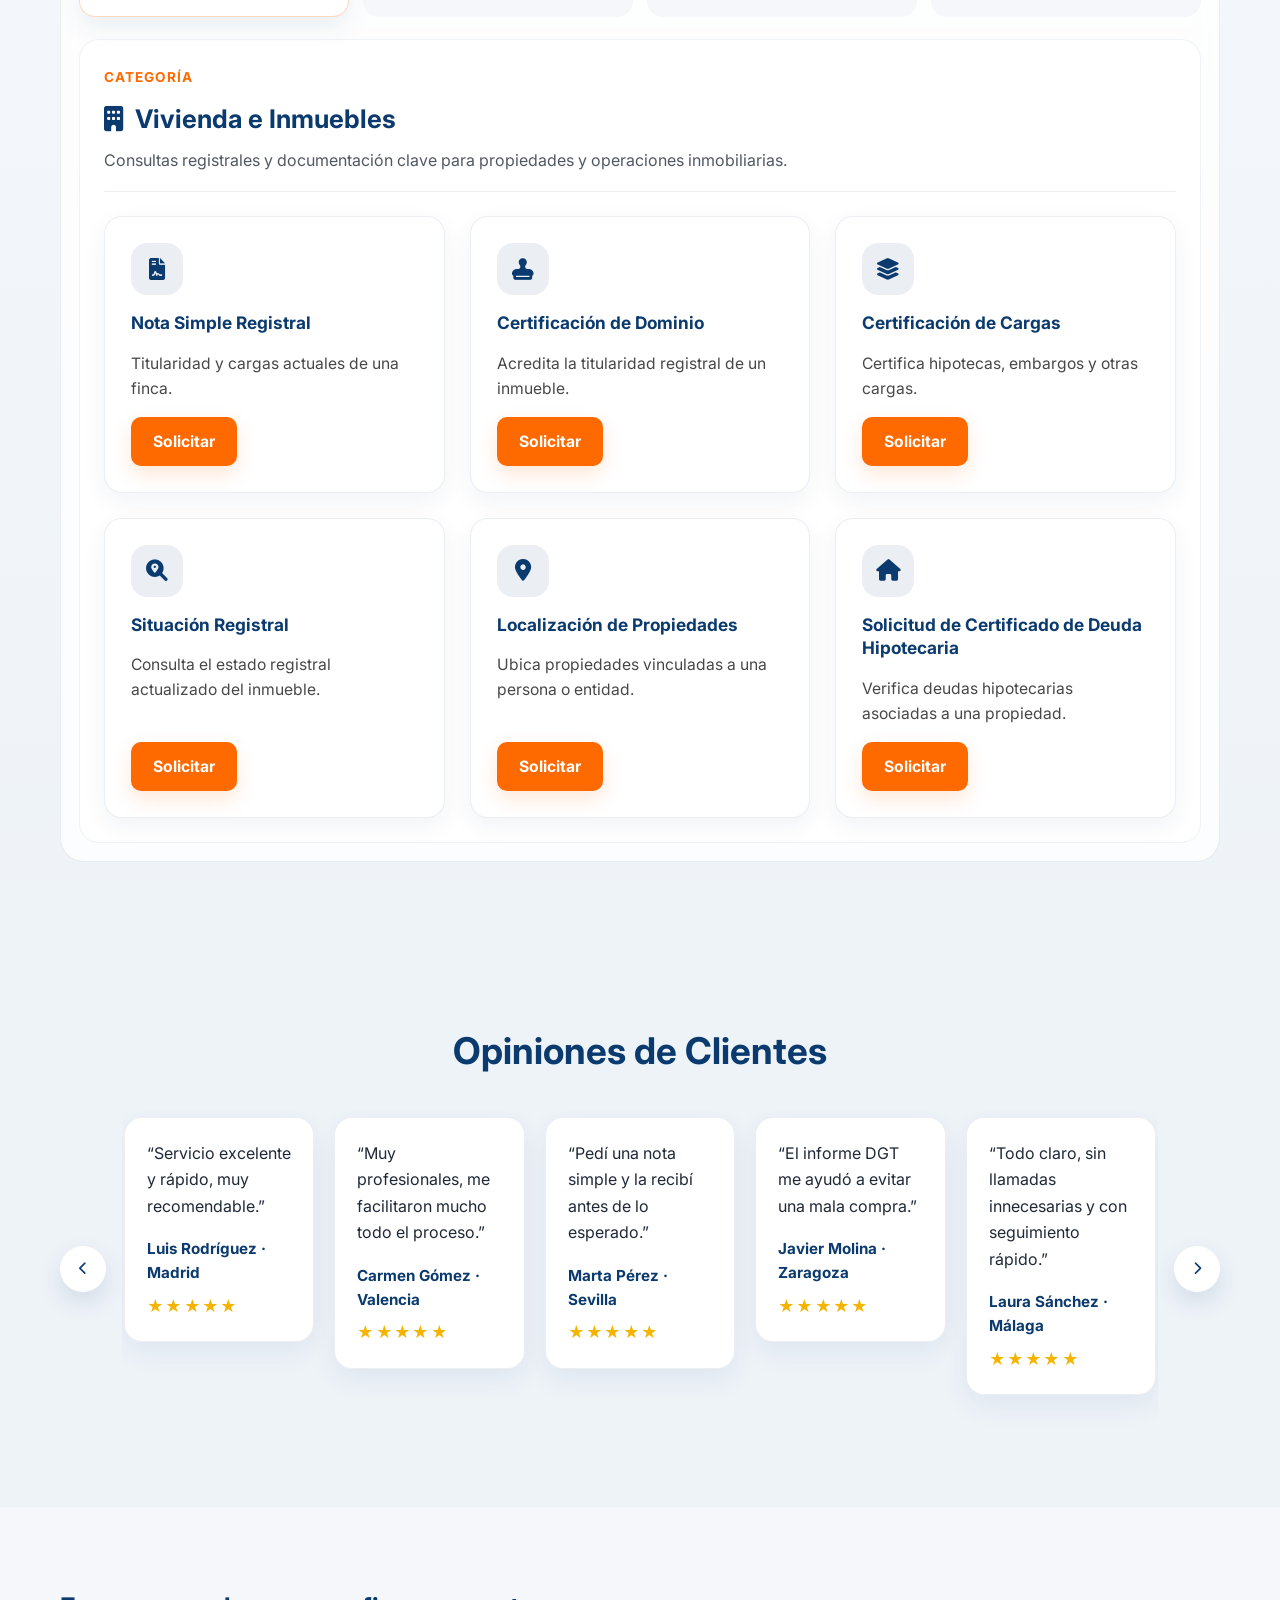
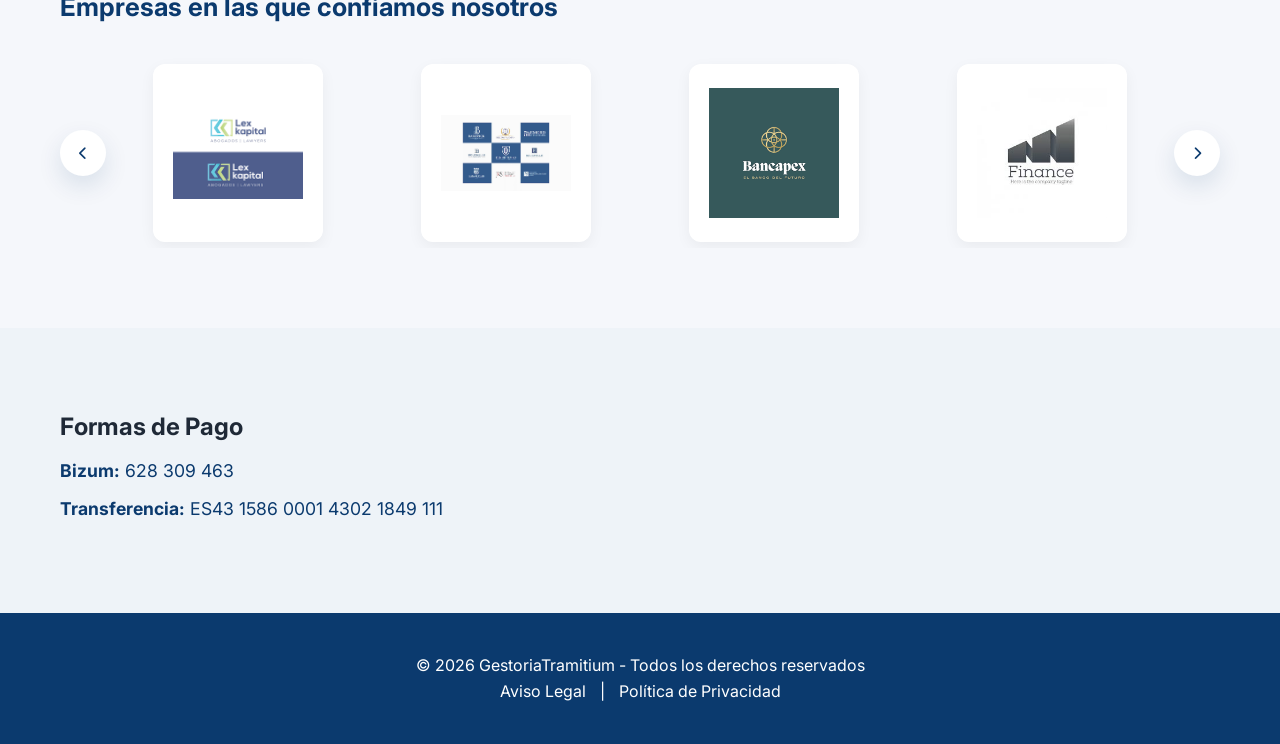
==== commit 6307b399: "Update index.html" ====
--- a/index.html
+++ b/index.html
@@ -13,11 +13,14 @@
 <header>
     <nav class="navbar">
         <div class="logo">
-            <span class="logo-text">Gestoria<span>Tramitium</span></span>
-        </div>
+            <a href="index.html" class="logo-link">
+                <span class="logo-text">Gestoria<span>Tramitium</span></span>
+            </a>
+        </div>
+
         <ul class="nav-links">
             <li><a href="#inicio">Inicio</a></li>
-            <li><a href="#quienes-somos">Quiénes somos</a></li>
+            <li><a href="quienes-somos.html">Quiénes somos</a></li>
             <li><a href="#servicios">Servicios</a></li>
             <li><a href="#testimonios">Opiniones</a></li>
             <li><a href="#clientes">Empresas</a></li>
@@ -51,81 +54,6 @@
     </div>
 </section>
 
-<section id="quienes-somos" class="section about-section">
-    <div class="container">
-        <div class="about-wrapper">
-            <div class="about-image">
-                <img src="antonio-rodriguez-delgado.png" alt="Antonio Rodríguez Delgado, economista y responsable de GestoríaTramitium">
-                <div class="about-experience">
-                    <strong>+20 años</strong>
-                    <span>de experiencia</span>
-                </div>
-            </div>
-
-            <div class="about-content">
-                <span class="section-eyebrow">Quiénes somos</span>
-                <h2>Confianza, experiencia y trato cercano en cada trámite</h2>
-
-                <p>
-                    En <strong>GestoríaTramitium</strong> sabemos que detrás de cada gestión hay algo importante:
-                    una vivienda, una compra, una herencia, una empresa, un certificado o una decisión que no puede quedar en el aire.
-                </p>
-
-                <p>
-                    Al frente del despacho está <strong>Antonio Rodríguez Delgado</strong>, economista con más de
-                    <strong>20 años de experiencia</strong> en la gestión y atención directa a clientes. Su forma de trabajar
-                    combina rigor profesional, claridad en las explicaciones y un trato cercano para que cada persona sepa
-                    en todo momento qué está solicitando, qué documentación necesita y en qué punto se encuentra su trámite.
-                </p>
-
-                <div class="about-highlight">
-                    <i class="fa-solid fa-house-circle-check"></i>
-                    <div>
-                        <h3>Solicitud de Certificado de Deuda Hipotecaria</h3>
-                        <p>
-                            Uno de los trámites que gestionamos para ayudarte a obtener información clave sobre la situación
-                            económica vinculada a una hipoteca, con acompañamiento profesional durante el proceso.
-                        </p>
-                    </div>
-                </div>
-
-                <p>
-                    Junto a Antonio trabaja un equipo de tres profesionales que refuerzan cada área del despacho:
-                    <strong>Laura Méndez Salas</strong>, graduada en Administración y Dirección de Empresas y especializada
-                    en gestión fiscal y contable; <strong>Javier Molina Ruiz</strong>, graduado en Relaciones Laborales y
-                    Recursos Humanos, centrado en gestiones laborales y documentación empresarial; y
-                    <strong>Marta Cárdenas Vidal</strong>, técnica superior en Administración y Finanzas, especializada en
-                    tramitación documental y atención al cliente.
-                </p>
-
-                <p>
-                    Nuestro objetivo es sencillo: que puedas resolver tus trámites con seguridad, sin desplazamientos
-                    innecesarios y con la tranquilidad de estar acompañado por personas que conocen el proceso.
-                </p>
-
-                <div class="about-values">
-                    <div>
-                        <i class="fa-solid fa-user-check"></i>
-                        <span>Atención cercana</span>
-                    </div>
-                    <div>
-                        <i class="fa-solid fa-shield-halved"></i>
-                        <span>Gestión segura</span>
-                    </div>
-                    <div>
-                        <i class="fa-solid fa-clock"></i>
-                        <span>Respuesta ágil</span>
-                    </div>
-                </div>
-
-                <a href="#servicios" class="cta-secondary">
-                    Ver trámites disponibles
-                </a>
-            </div>
-        </div>
-    </div>
-</section>
-
 <section id="servicios" class="section services-section">
     <div class="container">
         <div class="section-header services-header">
@@ -172,14 +100,17 @@
                     <i class="fa-solid fa-building"></i>
                     <span>Vivienda e Inmuebles</span>
                 </button>
+
                 <button class="tab-button" type="button" data-category="vehiculos" role="tab" aria-selected="false">
                     <i class="fa-solid fa-car"></i>
                     <span>Vehículos y Tráfico</span>
                 </button>
+
                 <button class="tab-button" type="button" data-category="personales" role="tab" aria-selected="false">
                     <i class="fa-solid fa-id-card"></i>
                     <span>Certificados Personales</span>
                 </button>
+
                 <button class="tab-button" type="button" data-category="empresarial" role="tab" aria-selected="false">
                     <i class="fa-solid fa-briefcase"></i>
                     <span>Gestión Empresarial</span>
@@ -205,6 +136,7 @@
                             <p>Consultas registrales y documentación clave para propiedades y operaciones inmobiliarias.</p>
                         </div>
                     </div>
+
                     <div class="service-grid category-grid">
                         <article class="service-card">
                             <div class="card-icon"><i class="fa-solid fa-file-contract"></i></div>
@@ -258,6 +190,7 @@
                             <p>Gestiones de conducción y consultas previas para compra o regularización de vehículos.</p>
                         </div>
                     </div>
+
                     <div class="service-grid category-grid">
                         <article class="service-card">
                             <div class="card-icon"><i class="fa-solid fa-car-side"></i></div>
@@ -304,6 +237,7 @@
                             <p>Documentación oficial del registro civil para trámites personales y familiares.</p>
                         </div>
                     </div>
+
                     <div class="service-grid category-grid">
                         <article class="service-card">
                             <div class="card-icon"><i class="fa-solid fa-certificate"></i></div>
@@ -350,6 +284,7 @@
                             <p>Trámites mercantiles esenciales para constitución, documentación y cumplimiento societario.</p>
                         </div>
                     </div>
+
                     <div class="service-grid category-grid">
                         <article class="service-card">
                             <div class="card-icon"><i class="fa-solid fa-file-signature"></i></div>
@@ -598,6 +533,7 @@
 <section id="pago" class="section bg-light">
     <div class="container text-center">
         <h2>Formas de Pago</h2>
+
         <div class="payment-methods">
             <p><strong>Bizum:</strong> 628 309 463</p>
             <p><strong>Transferencia:</strong> ES43 1586 0001 4302 1849 111</p>
--- a/style.css
+++ b/style.css
@@ -152,7 +152,7 @@
 }
 
 /* =========================================
-   SERVICIOS
+   SECCIONES GENERALES
    ========================================= */
 .section {
     padding: 80px 0;
@@ -163,26 +163,6 @@
     font-size: 2.3rem;
     color: var(--primary);
     margin-bottom: 16px;
-}
-
-.service-grid {
-    display: grid;
-    grid-template-columns: repeat(auto-fit, minmax(280px, 1fr));
-    gap: 25px;
-}
-
-.service-card a {
-    display: inline-block;
-}
-
-.services-section {
-    background: linear-gradient(180deg, #f7f9fc 0%, #eef3f8 100%);
-}
-
-.services-header {
-    max-width: 760px;
-    margin: 0 auto 42px;
-    text-align: center;
 }
 
 .section-eyebrow {
@@ -195,6 +175,194 @@
     font-weight: 700;
     letter-spacing: 0.02em;
     margin-bottom: 14px;
+}
+
+/* =========================================
+   QUIÉNES SOMOS
+   ========================================= */
+.about-section {
+    background:
+        radial-gradient(circle at top left, rgba(255, 106, 0, 0.10), transparent 30%),
+        linear-gradient(180deg, #ffffff 0%, #f5f7fb 100%);
+}
+
+.about-wrapper {
+    display: grid;
+    grid-template-columns: 0.95fr 1.05fr;
+    gap: 50px;
+    align-items: center;
+}
+
+.about-image {
+    position: relative;
+    border-radius: 28px;
+    overflow: hidden;
+    min-height: 560px;
+    box-shadow: 0 28px 70px rgba(11, 58, 110, 0.18);
+    border: 1px solid rgba(11, 58, 110, 0.08);
+    background: white;
+}
+
+.about-image img {
+    width: 100%;
+    height: 100%;
+    min-height: 560px;
+    object-fit: cover;
+    display: block;
+}
+
+.about-image::after {
+    content: "";
+    position: absolute;
+    inset: 0;
+    background: linear-gradient(to top, rgba(5, 30, 60, 0.35), transparent 45%);
+    pointer-events: none;
+}
+
+.about-experience {
+    position: absolute;
+    left: 24px;
+    bottom: 24px;
+    z-index: 2;
+    background: rgba(255, 255, 255, 0.94);
+    border-radius: 18px;
+    padding: 16px 20px;
+    box-shadow: 0 14px 35px rgba(0, 0, 0, 0.14);
+}
+
+.about-experience strong {
+    display: block;
+    color: var(--secondary);
+    font-size: 1.7rem;
+    line-height: 1;
+    font-weight: 800;
+}
+
+.about-experience span {
+    display: block;
+    color: var(--primary);
+    font-weight: 700;
+    font-size: 0.95rem;
+    margin-top: 4px;
+}
+
+.about-content h2 {
+    color: var(--primary);
+    font-size: 2.45rem;
+    line-height: 1.15;
+    margin-bottom: 24px;
+}
+
+.about-content p {
+    color: rgba(31, 41, 55, 0.82);
+    font-size: 1.04rem;
+    margin-bottom: 18px;
+}
+
+.about-highlight {
+    display: grid;
+    grid-template-columns: auto 1fr;
+    gap: 18px;
+    background: linear-gradient(135deg, rgba(11, 58, 110, 0.96), rgba(8, 42, 80, 0.96));
+    color: white;
+    border-radius: 22px;
+    padding: 24px;
+    margin: 28px 0;
+    box-shadow: 0 18px 40px rgba(11, 58, 110, 0.18);
+}
+
+.about-highlight i {
+    width: 54px;
+    height: 54px;
+    border-radius: 16px;
+    background: rgba(255, 106, 0, 0.18);
+    color: var(--secondary);
+    display: inline-flex;
+    align-items: center;
+    justify-content: center;
+    font-size: 1.45rem;
+}
+
+.about-highlight h3 {
+    font-size: 1.25rem;
+    margin-bottom: 8px;
+    color: white;
+}
+
+.about-highlight p {
+    color: rgba(255, 255, 255, 0.82);
+    margin: 0;
+}
+
+.about-values {
+    display: grid;
+    grid-template-columns: repeat(3, minmax(0, 1fr));
+    gap: 14px;
+    margin: 28px 0;
+}
+
+.about-values div {
+    background: white;
+    border: 1px solid rgba(11, 58, 110, 0.08);
+    border-radius: 16px;
+    padding: 16px;
+    display: flex;
+    align-items: center;
+    gap: 10px;
+    box-shadow: 0 10px 26px rgba(11, 58, 110, 0.06);
+}
+
+.about-values i {
+    color: var(--secondary);
+    font-size: 1.1rem;
+}
+
+.about-values span {
+    color: var(--primary);
+    font-size: 0.95rem;
+    font-weight: 700;
+}
+
+.cta-secondary {
+    display: inline-flex;
+    align-items: center;
+    justify-content: center;
+    background: var(--primary);
+    color: white;
+    padding: 14px 28px;
+    border-radius: 999px;
+    text-decoration: none;
+    font-weight: 700;
+    box-shadow: 0 10px 25px rgba(11, 58, 110, 0.22);
+    transition: all 0.3s ease;
+}
+
+.cta-secondary:hover {
+    background: #082f5a;
+    transform: translateY(-2px);
+}
+
+/* =========================================
+   SERVICIOS
+   ========================================= */
+.service-grid {
+    display: grid;
+    grid-template-columns: repeat(auto-fit, minmax(280px, 1fr));
+    gap: 25px;
+}
+
+.service-card a {
+    display: inline-block;
+}
+
+.services-section {
+    background: linear-gradient(180deg, #f7f9fc 0%, #eef3f8 100%);
+}
+
+.services-header {
+    max-width: 760px;
+    margin: 0 auto 42px;
+    text-align: center;
 }
 
 .services-header p {
@@ -646,6 +814,40 @@
 /* =========================================
    RESPONSIVE
    ========================================= */
+@media (max-width: 1024px) {
+    .about-wrapper {
+        grid-template-columns: 1fr;
+    }
+
+    .about-image {
+        min-height: 460px;
+    }
+
+    .about-image img {
+        min-height: 460px;
+    }
+
+    .featured-services {
+        grid-template-columns: 1fr;
+    }
+
+    .service-tabs {
+        grid-template-columns: repeat(2, minmax(0, 1fr));
+    }
+
+    .category-grid {
+        grid-template-columns: repeat(2, minmax(0, 1fr));
+    }
+
+    .testimonio-slide {
+        flex: 0 0 calc((100% - 20px) / 2);
+    }
+
+    .cliente-slide {
+        flex: 0 0 calc((100% - 40px) / 2);
+    }
+}
+
 @media (max-width: 768px) {
     .nav-links {
         display: none;
@@ -666,31 +868,23 @@
     .cta-main {
         width: 100%;
     }
-}
-
-@media (max-width: 1024px) {
-    .featured-services {
+
+    .about-section {
+        padding-top: 64px;
+    }
+
+    .about-content h2 {
+        font-size: 2rem;
+    }
+
+    .about-values {
         grid-template-columns: 1fr;
     }
 
-    .service-tabs {
-        grid-template-columns: repeat(2, minmax(0, 1fr));
-    }
-
-    .category-grid {
-        grid-template-columns: repeat(2, minmax(0, 1fr));
-    }
-
-    .testimonio-slide {
-        flex: 0 0 calc((100% - 20px) / 2);
-    }
-
-    .cliente-slide {
-        flex: 0 0 calc((100% - 40px) / 2);
-    }
-}
-
-@media (max-width: 768px) {
+    .about-highlight {
+        grid-template-columns: 1fr;
+    }
+
     .services-section {
         padding-top: 64px;
     }
@@ -763,6 +957,15 @@
         font-size: 2rem;
     }
 
+    .about-image {
+        min-height: 360px;
+        border-radius: 22px;
+    }
+
+    .about-image img {
+        min-height: 360px;
+    }
+
     .testimonio-slide {
         flex: 0 0 100%;
     }
